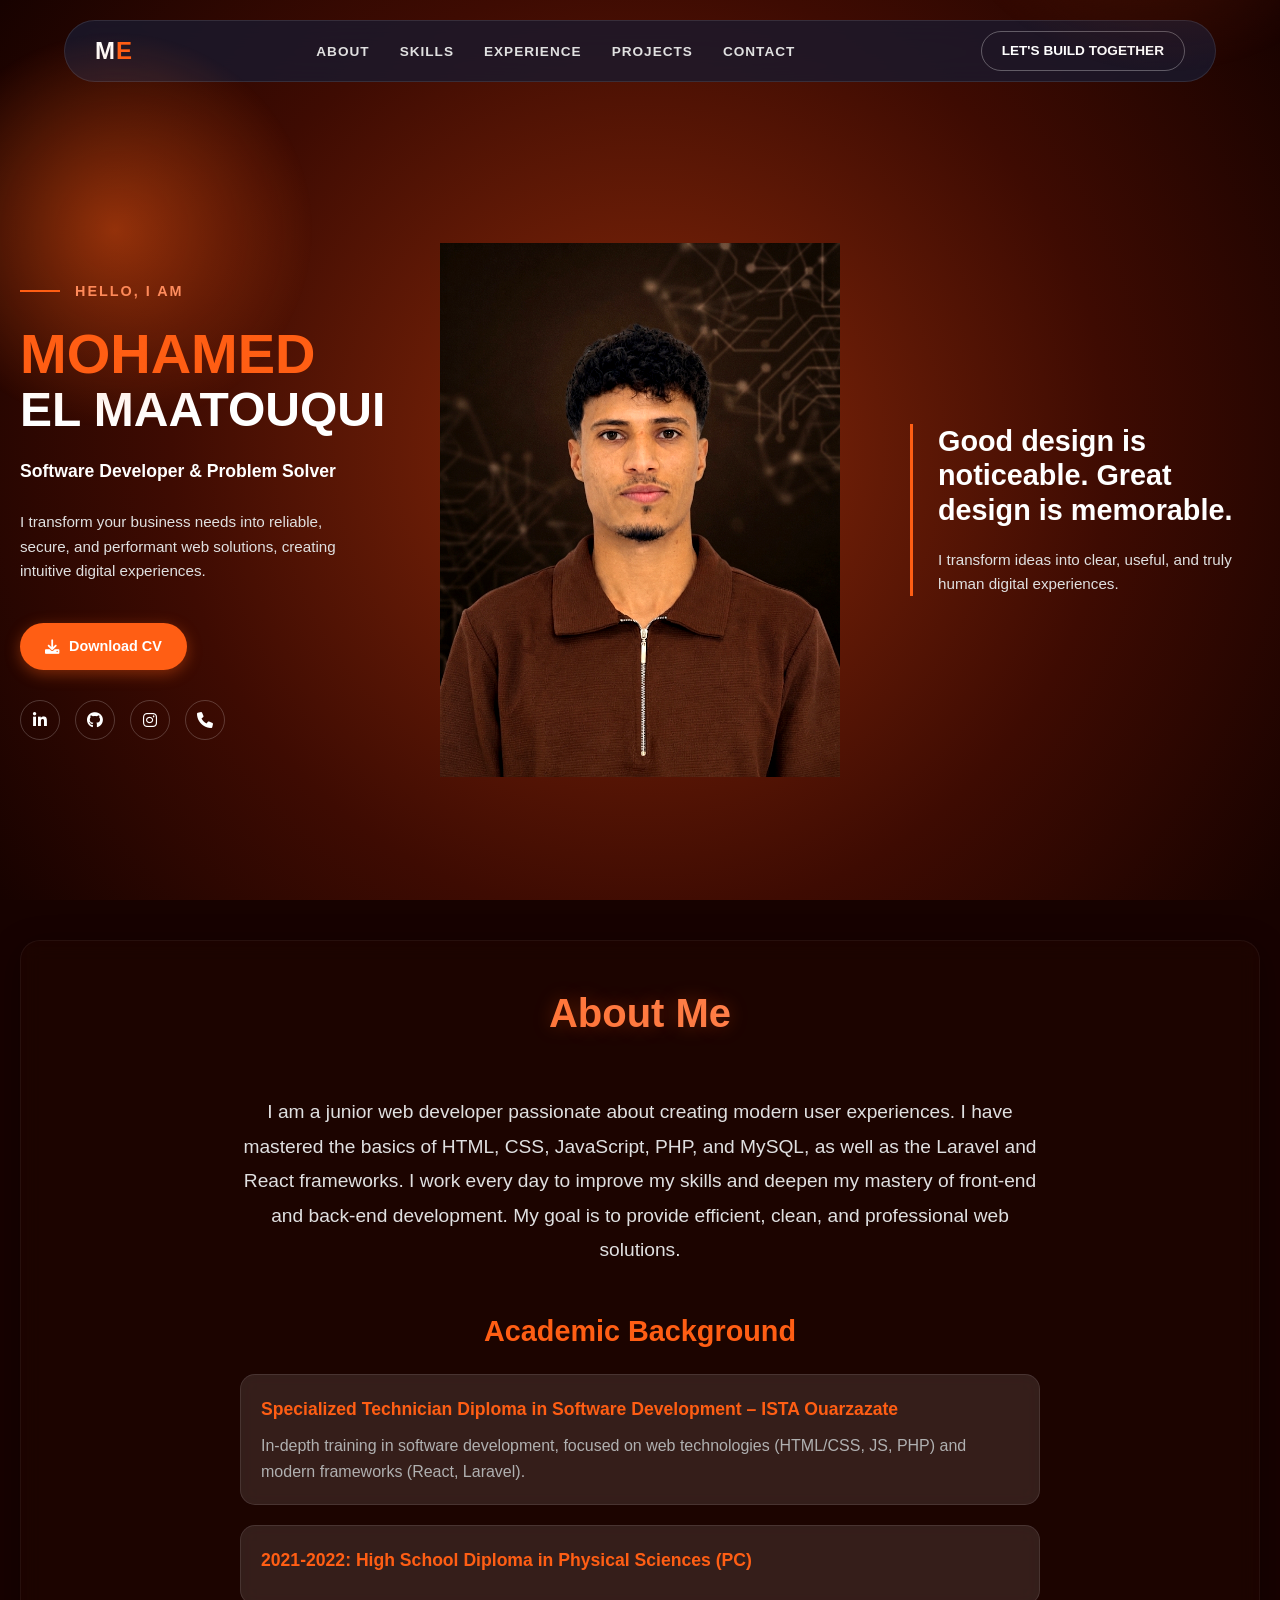
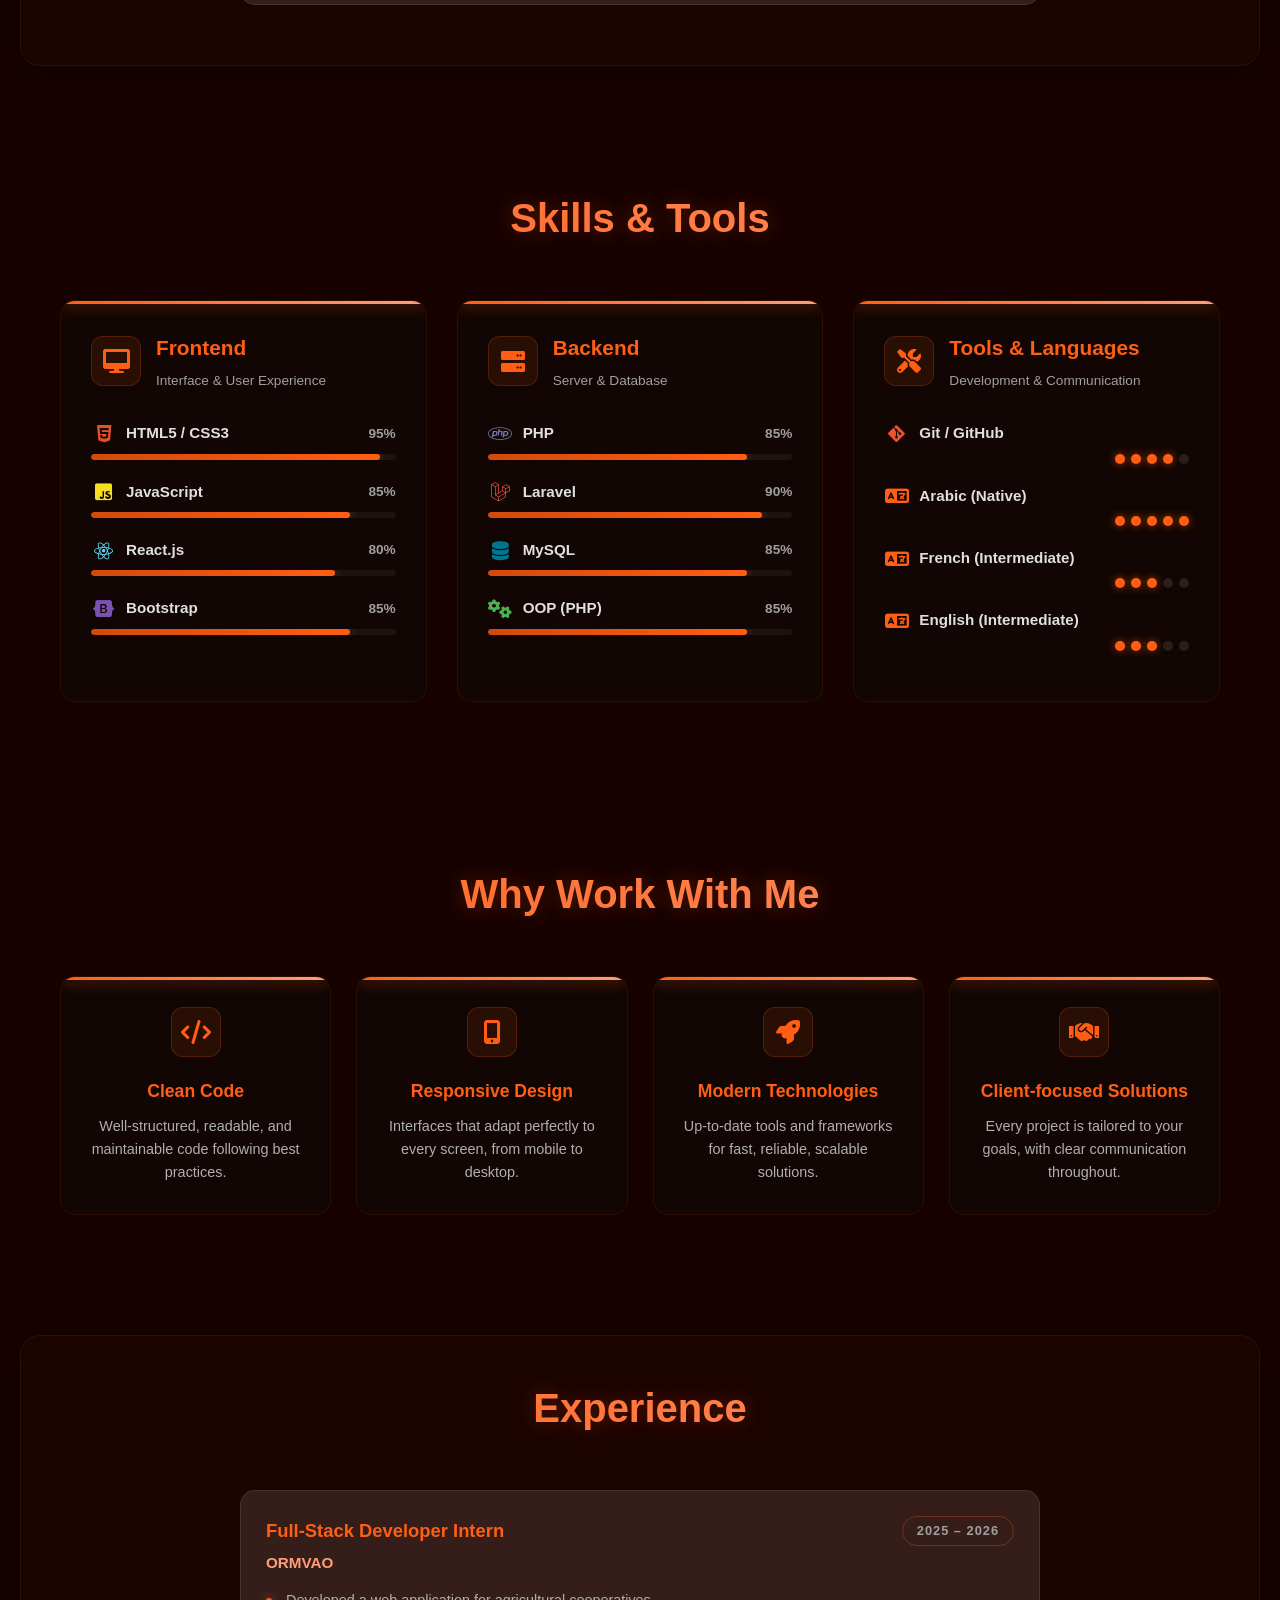
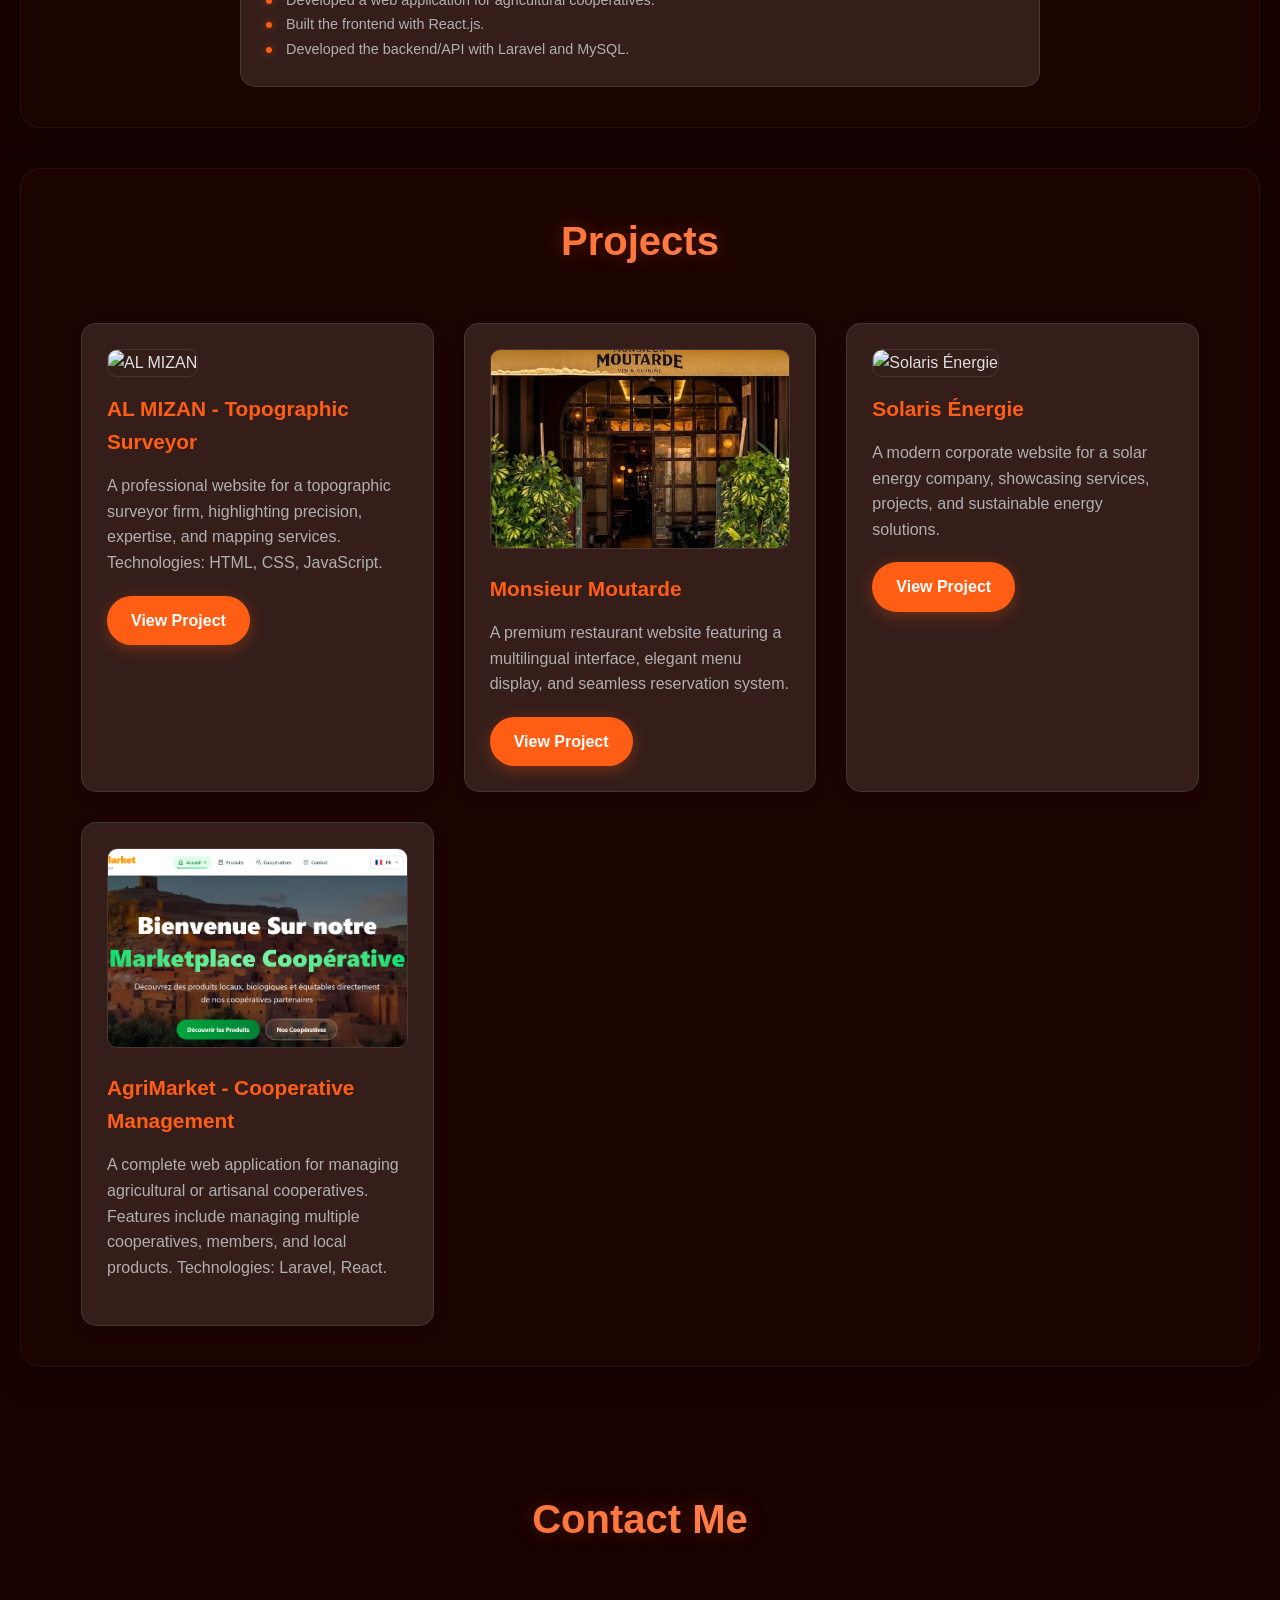
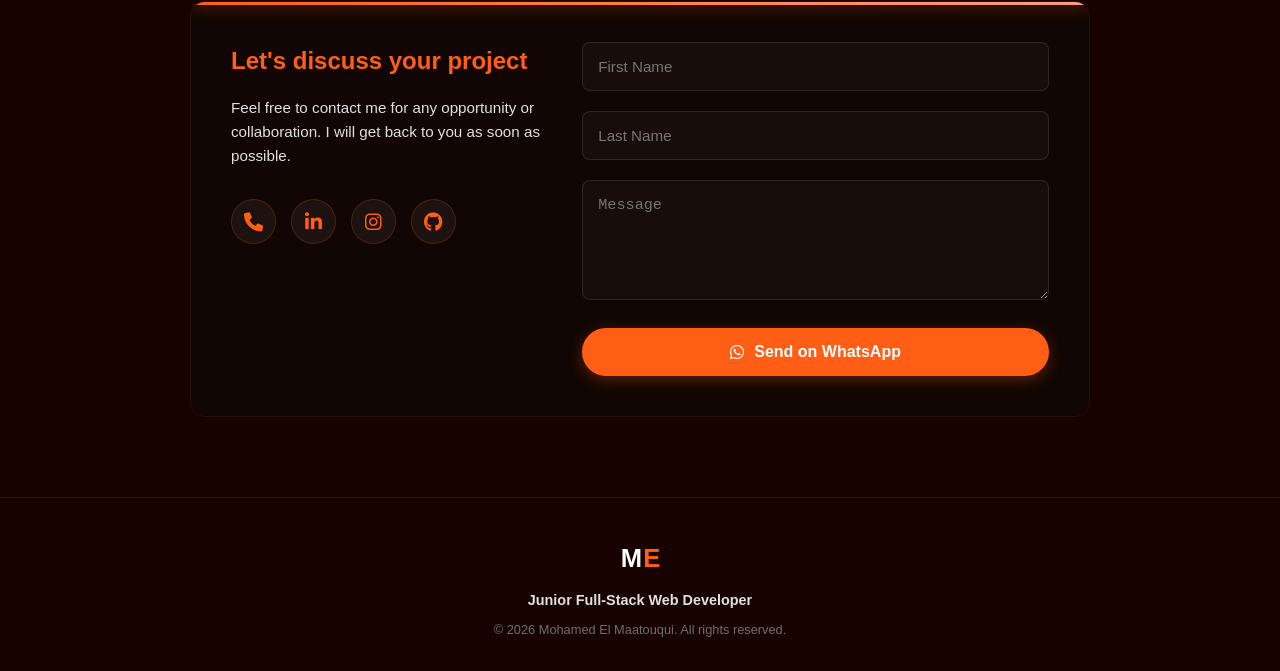
==== index.html @ 504cac2e "first commit" ====
<!DOCTYPE html>
<html lang="en">
<head>
    <meta charset="UTF-8">
    <meta name="viewport" content="width=device-width, initial-scale=1.0">
    <title>Mohamed El Maatouqui - Portfolio</title>
    <link rel="stylesheet" href="styles.css">
    <link rel="stylesheet" href="https://cdnjs.cloudflare.com/ajax/libs/font-awesome/6.0.0-beta3/css/all.min.css">
</head>
<body>
    <nav class="navbar new-navbar">
        <div class="bg-shape shape-1"></div>
        <div class="bg-shape shape-2"></div>
        <div class="nav-container">
            <div class="nav-logo-box">
                <span class="logo-m">M</span><span class="logo-e">E</span>
            </div>
            <ul class="nav-links">
                <li><a href="#about">ABOUT</a></li>
                <li><a href="#skills">SKILLS</a></li>
                <li><a href="#experience">EXPERIENCE</a></li>
                <li><a href="#projects">PROJECTS</a></li>
                <li><a href="#contact">CONTACT</a></li>
            </ul>
            <a href="#contact" class="nav-btn">LET'S BUILD TOGETHER</a>
            <button class="nav-hamburger" id="navHamburger" aria-label="Toggle menu">
                <span></span><span></span><span></span>
            </button>
        </div>
        <div class="mobile-menu" id="mobileMenu">
            <ul class="mobile-nav-links">
                <li><a href="#about">ABOUT</a></li>
                <li><a href="#skills">SKILLS</a></li>
                <li><a href="#experience">EXPERIENCE</a></li>
                <li><a href="#projects">PROJECTS</a></li>
                <li><a href="#contact">CONTACT</a></li>
            </ul>
            <a href="#contact" class="nav-btn mobile-nav-btn">LET'S BUILD TOGETHER</a>
        </div>
    </nav>

    <section id="hero" class="hero new-hero">
        <div class="hero-grid">
            
            <div class="hero-left reveal reveal-left">
                <div class="greeting"><span class="line"></span>HELLO, I AM</div>
                <h1 class="hero-name">
                    <span class="name-first">MOHAMED</span>
                    <span class="name-last">EL MAATOUQUI</span>
                </h1>
                <p class="hero-role">Software Developer & Problem Solver</p>
                <div class="hero-desc">
                    I transform your business needs into reliable, secure, and performant web solutions, creating intuitive digital experiences.
                </div>
                <div class="hero-actions">
                    <a href="CV-Mohamed-El-Maatouqui.pdf" download="CV-Mohamed-El-Maatouqui.pdf" class="btn-download"><i class="fas fa-download"></i> Download CV</a>
                    <div class="hero-socials">
                        <a href="https://www.linkedin.com/in/mohamed-elmaatouqui-64957832b" target="_blank"><i class="fab fa-linkedin-in"></i></a>
                        <a href="https://github.com/elmaatouquii" target="_blank"><i class="fab fa-github"></i></a>
                        <a href="https://www.instagram.com/elm_115/" target="_blank"><i class="fab fa-instagram"></i></a>
                        <a href="tel:+212705912597"><i class="fas fa-phone"></i></a>
                    </div>
                </div>
            </div>

            <div class="hero-center reveal reveal-up delay-200">
                <img src="me.jpg" alt="Mohamed El Maatouqui" class="hero-portrait">
            </div>

            <div class="hero-right reveal reveal-right delay-400">
                <div class="quote-block">
                    <h2>Good design is<br>noticeable. Great<br>design is memorable.</h2>
                    <p>I transform ideas into clear, useful, and truly human digital experiences.</p>
                </div>
            </div>

        </div>
    </section>

    <section id="about" class="about reveal reveal-up">
        <div class="container">
            <h2 class="section-title reveal reveal-scale">About Me</h2>
            <p class="about-text reveal reveal-up delay-100">I am a junior web developer passionate about creating modern user experiences. I have mastered the basics of HTML, CSS, JavaScript, PHP, and MySQL, as well as the Laravel and React frameworks. I work every day to improve my skills and deepen my mastery of front-end and back-end development. My goal is to provide efficient, clean, and professional web solutions.</p>
            <h3 class="education-title reveal reveal-scale delay-200">Academic Background</h3>
            <div class="education-timeline">
                <div class="education-item reveal reveal-left delay-300">
                    <h4>Specialized Technician Diploma in Software Development – ISTA Ouarzazate</h4>
                    <p>In-depth training in software development, focused on web technologies (HTML/CSS, JS, PHP) and modern frameworks (React, Laravel).</p>
                </div>
                <div class="education-item reveal reveal-left delay-400">
                    <h4> 2021-2022:  High School Diploma in Physical Sciences (PC)</h4>
                </div>
            </div>
        </div>
    </section>

    <section id="skills" class="skills reveal reveal-up">
        <div class="container">
            <h2 class="section-title reveal reveal-scale">Skills & Tools</h2>
            
            <div class="skills-dashboard">
                <!-- Frontend Card -->
                <div class="skills-card reveal reveal-up delay-100">
                    <div class="card-header">
                        <div class="icon-box"><i class="fas fa-desktop"></i></div>
                        <div>
                            <h3>Frontend</h3>
                            <p>Interface & User Experience</p>
                        </div>
                    </div>
                    
                    <div class="skill-row">
                        <div class="skill-info">
                            <i class="fab fa-html5" style="color: #E34F26;"></i> <span>HTML5 / CSS3</span>
                            <span class="pct">95%</span>
                        </div>
                        <div class="progress-bar"><div class="progress-fill" style="width: 95%;"></div></div>
                    </div>

                    <div class="skill-row">
                        <div class="skill-info">
                            <i class="fab fa-js-square" style="color: #F7DF1E;"></i> <span>JavaScript</span>
                            <span class="pct">85%</span>
                        </div>
                        <div class="progress-bar"><div class="progress-fill" style="width: 85%;"></div></div>
                    </div>

                    <div class="skill-row">
                        <div class="skill-info">
                            <i class="fab fa-react" style="color: #61DBFB;"></i> <span>React.js</span>
                            <span class="pct">80%</span>
                        </div>
                        <div class="progress-bar"><div class="progress-fill" style="width: 80%;"></div></div>
                    </div>

                    <div class="skill-row">
                        <div class="skill-info">
                            <i class="fab fa-bootstrap" style="color: #7952B3;"></i> <span>Bootstrap</span>
                            <span class="pct">85%</span>
                        </div>
                        <div class="progress-bar"><div class="progress-fill" style="width: 85%;"></div></div>
                    </div>
                </div>

                <!-- Backend Card -->
                <div class="skills-card reveal reveal-up delay-200">
                    <div class="card-header">
                        <div class="icon-box"><i class="fas fa-server"></i></div>
                        <div>
                            <h3>Backend</h3>
                            <p>Server & Database</p>
                        </div>
                    </div>
                    
                    <div class="skill-row">
                        <div class="skill-info">
                            <i class="fab fa-php" style="color: #777BB4;"></i> <span>PHP</span>
                            <span class="pct">85%</span>
                        </div>
                        <div class="progress-bar"><div class="progress-fill" style="width: 85%;"></div></div>
                    </div>

                    <div class="skill-row">
                        <div class="skill-info">
                            <i class="fab fa-laravel" style="color: #f05340;"></i> <span>Laravel</span>
                            <span class="pct">90%</span>
                        </div>
                        <div class="progress-bar"><div class="progress-fill" style="width: 90%;"></div></div>
                    </div>

                    <div class="skill-row">
                        <div class="skill-info">
                            <i class="fas fa-database" style="color: #00758F;"></i> <span>MySQL</span>
                            <span class="pct">85%</span>
                        </div>
                        <div class="progress-bar"><div class="progress-fill" style="width: 85%;"></div></div>
                    </div>

                    <div class="skill-row">
                        <div class="skill-info">
                            <i class="fas fa-cogs" style="color: #4CAF50;"></i> <span>OOP (PHP)</span>
                            <span class="pct">85%</span>
                        </div>
                        <div class="progress-bar"><div class="progress-fill" style="width: 85%;"></div></div>
                    </div>
                </div>

                <!-- Outils & Langues Card -->
                <div class="skills-card reveal reveal-up delay-300">
                    <div class="card-header">
                        <div class="icon-box"><i class="fas fa-tools"></i></div>
                        <div>
                            <h3>Tools & Languages</h3>
                            <p>Development & Communication</p>
                        </div>
                    </div>
                    
                    <div class="skill-row">
                        <div class="skill-info">
                            <i class="fab fa-git-alt" style="color: #F1502F;"></i> <span>Git / GitHub</span>
                        </div>
                        <div class="dots-indicator">
                            <div class="dot active"></div><div class="dot active"></div><div class="dot active"></div><div class="dot active"></div><div class="dot"></div>
                        </div>
                    </div>

                    <div class="skill-row">
                        <div class="skill-info">
                            <i class="fas fa-language" style="color: #ff5e14;"></i> <span>Arabic (Native)</span>
                        </div>
                        <div class="dots-indicator">
                            <div class="dot active"></div><div class="dot active"></div><div class="dot active"></div><div class="dot active"></div><div class="dot active"></div>
                        </div>
                    </div>

                    <div class="skill-row">
                        <div class="skill-info">
                            <i class="fas fa-language" style="color: #ff5e14;"></i> <span>French (Intermediate)</span>
                        </div>
                        <div class="dots-indicator">
                            <div class="dot active"></div><div class="dot active"></div><div class="dot active"></div><div class="dot"></div><div class="dot"></div>
                        </div>
                    </div>

                    <div class="skill-row">
                        <div class="skill-info">
                            <i class="fas fa-language" style="color: #ff5e14;"></i> <span>English (Intermediate)</span>
                        </div>
                        <div class="dots-indicator">
                            <div class="dot active"></div><div class="dot active"></div><div class="dot active"></div><div class="dot"></div><div class="dot"></div>
                        </div>
                    </div>
                </div>
            </div>

        </div>
    </section>

    <section id="why-me" class="why-me reveal reveal-up">
        <div class="container">
            <h2 class="section-title reveal reveal-scale">Why Work With Me</h2>
            <div class="why-me-grid">
                <div class="why-me-card reveal reveal-up delay-100">
                    <div class="icon-box"><i class="fas fa-code"></i></div>
                    <h4>Clean Code</h4>
                    <p>Well-structured, readable, and maintainable code following best practices.</p>
                </div>
                <div class="why-me-card reveal reveal-up delay-200">
                    <div class="icon-box"><i class="fas fa-mobile-alt"></i></div>
                    <h4>Responsive Design</h4>
                    <p>Interfaces that adapt perfectly to every screen, from mobile to desktop.</p>
                </div>
                <div class="why-me-card reveal reveal-up delay-300">
                    <div class="icon-box"><i class="fas fa-rocket"></i></div>
                    <h4>Modern Technologies</h4>
                    <p>Up-to-date tools and frameworks for fast, reliable, scalable solutions.</p>
                </div>
                <div class="why-me-card reveal reveal-up delay-400">
                    <div class="icon-box"><i class="fas fa-handshake"></i></div>
                    <h4>Client-focused Solutions</h4>
                    <p>Every project is tailored to your goals, with clear communication throughout.</p>
                </div>
            </div>
        </div>
    </section>

    <section id="experience" class="experience reveal reveal-up">
        <div class="container">
            <h2 class="section-title reveal reveal-scale">Experience</h2>
            <div class="experience-timeline">
                <div class="experience-item reveal reveal-left delay-100">
                    <div class="experience-header">
                        <h4>Full-Stack Developer Intern</h4>
                        <span class="experience-period">2025 – 2026</span>
                    </div>
                    <p class="experience-company">ORMVAO</p>
                    <ul class="experience-list">
                        <li>Developed a web application for agricultural cooperatives.</li>
                        <li>Built the frontend with React.js.</li>
                        <li>Developed the backend/API with Laravel and MySQL.</li>
                    </ul>
                </div>
            </div>
        </div>
    </section>

    <section id="projects" class="projects reveal reveal-up">
        <div class="container">
            <h2 class="section-title reveal reveal-scale">Projects</h2>
        <div class="projects-grid">

    <div class="project-card reveal reveal-up delay-100">
        <img src="https://images.unsplash.com/photo-1543286386-2e659306cd6c?auto=format&fit=crop&w=600&q=80" alt="AL MIZAN" class="project-thumbnail">
        <h3>AL MIZAN - Topographic Surveyor</h3>
        <p>A professional website for a topographic surveyor firm, highlighting precision, expertise, and mapping services. Technologies: HTML, CSS, JavaScript.</p>
        <a href="Géomètre-topographe/index.html" class="btn btn-primary">View Project</a>
    </div>

    <div class="project-card reveal reveal-up delay-200">
        <img src="rest/image.png" alt="Monsieur Moutarde" class="project-thumbnail">
        <h3>Monsieur Moutarde</h3>
        <p>A premium restaurant website featuring a multilingual interface, elegant menu display, and seamless reservation system.</p>
        <a href="rest/index.html" class="btn btn-primary">View Project</a>
    </div>

    <div class="project-card reveal reveal-up delay-300">
        <img src="https://images.unsplash.com/photo-1509391366360-2e959784a276?auto=format&fit=crop&w=600&q=80" alt="Solaris Énergie" class="project-thumbnail">
        <h3>Solaris Énergie</h3>
        <p>A modern corporate website for a solar energy company, showcasing services, projects, and sustainable energy solutions.</p>
        <a href="ta9a/index.html" class="btn btn-primary">View Project</a>
    </div>

    <div class="project-card reveal reveal-up delay-400">
        <img src="image.png" alt="AgriMarket Cooperative" class="project-thumbnail">
        <h3>AgriMarket - Cooperative Management</h3>
        <p>A complete web application for managing agricultural or artisanal cooperatives. Features include managing multiple cooperatives, members, and local products. Technologies: Laravel, React.</p>
    </div>
</div>

        </div>
    </section>
    <section id="contact" class="contact reveal reveal-up">
        <div class="container">
            <h2 class="section-title reveal reveal-scale">Contact Me</h2>
            
            <div class="contact-card reveal reveal-up delay-100">
                <div class="contact-info">
                    <h3>Let's discuss your project</h3>
                    <p>Feel free to contact me for any opportunity or collaboration. I will get back to you as soon as possible.</p>
                    <div class="social-links-new">
                        <a href="tel:+212705912597" title="Phone"><i class="fas fa-phone"></i></a>
                        <a href="https://www.linkedin.com/in/mohamed-elmaatouqui-64957832b" target="_blank" title="LinkedIn"><i class="fab fa-linkedin-in"></i></a>
                        <a href="https://www.instagram.com/elm_115/" target="_blank" title="Instagram"><i class="fab fa-instagram"></i></a>
                        <a href="https://github.com/elmaatouquii" target="_blank" title="GitHub"><i class="fab fa-github"></i></a>
                    </div>
                </div>
                
                <form class="contact-form" onsubmit="sendToWhatsApp(event)">
                    <div class="form-group">
                        <input type="text" id="firstName" name="firstName" placeholder="First Name" required>
                    </div>
                    <div class="form-group">
                        <input type="text" id="lastName" name="lastName" placeholder="Last Name" required>
                    </div>
                    <div class="form-group">
                        <textarea id="message" name="message" placeholder="Message" required></textarea>
                    </div>
                    <button type="submit" class="btn btn-primary"><i class="fab fa-whatsapp"></i> Send on WhatsApp</button>
                </form>
            </div>
        </div>
    </section>

    <footer class="site-footer reveal reveal-up">
        <div class="container">
            <div class="footer-logo"><span class="logo-m">M</span><span class="logo-e">E</span></div>
            <p class="footer-tagline">Junior Full-Stack Web Developer</p>
            <p class="footer-copy">&copy; 2026 Mohamed El Maatouqui. All rights reserved.</p>
        </div>
    </footer>

    <button id="backToTop" class="back-to-top" aria-label="Back to top">
        <i class="fas fa-rocket"></i>
    </button>

    <script src="script.js"></script>
</body>
</html>
---- styles.css ----
* {
    margin: 0;
    padding: 0;
    box-sizing: border-box;
}

body {
    font-family: 'Segoe UI', Tahoma, Geneva, Verdana, sans-serif;
    line-height: 1.6;
    color: #e0e0e0;
    background: #170200;
    min-height: 100vh;
    overflow-x: hidden;
}

.container {
    max-width: 1200px;
    margin: 0 auto;
    padding: 0 20px;
}

.new-navbar {
    position: fixed;
    top: 20px;
    left: 50%;
    transform: translateX(-50%);
    width: 90%;
    max-width: 1200px;
    background: rgba(20, 20, 20, 0.85);
    backdrop-filter: blur(15px);
    border-radius: 50px;
    border: 1px solid rgba(255, 255, 255, 0.1);
    z-index: 1000;
    padding: 10px 30px;
}

.new-navbar .nav-container {
    display: flex;
    justify-content: space-between;
    align-items: center;
    width: 100%;
}

.nav-logo-box {
    display: flex;
    align-items: center;
    font-size: 1.5rem;
    font-weight: 800;
    letter-spacing: -1px;
}

.logo-m {
    color: #fff;
}

.logo-e {
    color: #ff5e14;
    margin-left: 2px;
}

.new-navbar .nav-links {
    display: flex;
    list-style: none;
    margin: 0;
    padding: 0;
}

.new-navbar .nav-links li {
    margin: 0 15px;
}

.new-navbar .nav-links a {
    color: #e0e0e0;
    text-decoration: none;
    font-size: 0.85rem;
    font-weight: 600;
    letter-spacing: 1px;
    transition: color 0.3s;
}

.new-navbar .nav-links a:hover {
    color: #ff5e14;
}

.nav-btn {
    border: 1px solid rgba(255, 255, 255, 0.3);
    border-radius: 30px;
    padding: 8px 20px;
    color: #fff;
    text-decoration: none;
    font-size: 0.85rem;
    font-weight: 600;
    transition: all 0.3s;
}

.nav-btn:hover {
    background: #ff5e14;
    border-color: #ff5e14;
}

/* Mobile hamburger */
.nav-hamburger {
    display: none;
    flex-direction: column;
    justify-content: center;
    gap: 5px;
    width: 32px;
    height: 32px;
    background: none;
    border: none;
    cursor: pointer;
    padding: 4px;
}

.nav-hamburger span {
    display: block;
    width: 100%;
    height: 2px;
    background: #fff;
    border-radius: 2px;
    transition: all 0.3s ease;
}

.nav-hamburger.active span:nth-child(1) {
    transform: translateY(7px) rotate(45deg);
}

.nav-hamburger.active span:nth-child(2) {
    opacity: 0;
}

.nav-hamburger.active span:nth-child(3) {
    transform: translateY(-7px) rotate(-45deg);
}

.mobile-menu {
    display: none;
    flex-direction: column;
    align-items: center;
    gap: 20px;
    max-height: 0;
    overflow: hidden;
    opacity: 0;
    transition: all 0.3s ease;
}

.mobile-menu.active {
    display: flex;
    max-height: 400px;
    opacity: 1;
    margin-top: 20px;
    padding-top: 20px;
    border-top: 1px solid rgba(255, 255, 255, 0.1);
}

.mobile-nav-links {
    list-style: none;
    display: flex;
    flex-direction: column;
    gap: 18px;
    text-align: center;
    width: 100%;
}

.mobile-nav-links a {
    color: #e0e0e0;
    text-decoration: none;
    font-size: 0.95rem;
    font-weight: 600;
    letter-spacing: 1px;
    transition: color 0.3s;
}

.mobile-nav-links a:hover {
    color: #ff5e14;
}

.mobile-nav-btn {
    display: inline-block;
    text-align: center;
}

/* HERO SECTION */
.new-hero {
    min-height: 100vh;
    background: radial-gradient(circle at center, #8a2a0a 0%, #3e0b02 60%, #170200 100%);
    display: flex;
    align-items: center;
    padding: 120px 20px 0;
    overflow: hidden;
    position: relative;
}

.hero-grid {
    max-width: 1400px;
    margin: 0 auto;
    width: 100%;
    display: grid;
    grid-template-columns: 1fr 1fr 1fr;
    gap: 20px;
    align-items: center;
    position: relative;
    z-index: 10;
}

/* Left Column */
.hero-left {
    display: flex;
    flex-direction: column;
    justify-content: center;
    padding-right: 20px;
}

.greeting {
    display: flex;
    align-items: center;
    font-size: 0.9rem;
    font-weight: 700;
    letter-spacing: 2px;
    color: #ff9e7a;
    margin-bottom: 20px;
}

.greeting .line {
    width: 40px;
    height: 2px;
    background: #ff5e14;
    margin-right: 15px;
}

.hero-name {
    display: flex;
    flex-direction: column;
    line-height: 1.1;
    margin-bottom: 20px;
}

.name-first {
    font-size: 3.5rem;
    font-weight: 900;
    color: #ff5e14;
}

.name-last {
    font-size: 3rem;
    font-weight: 900;
    color: #fff;
}

.hero-role {
    font-size: 1.1rem;
    font-weight: 600;
    margin-bottom: 25px;
    color: #fff;
}

.hero-desc {
    font-size: 0.95rem;
    line-height: 1.6;
    color: #e0e0e0;
    margin-bottom: 40px;
    max-width: 90%;
}

.hero-actions {
    display: flex;
    align-items: center;
    gap: 30px;
    flex-wrap: wrap;
}

.btn-download {
    background: #ff5e14;
    color: #fff;
    padding: 12px 25px;
    border-radius: 30px;
    text-decoration: none;
    font-weight: 700;
    font-size: 0.9rem;
    display: flex;
    align-items: center;
    gap: 10px;
    transition: all 0.3s;
    box-shadow: 0 4px 15px rgba(255, 94, 20, 0.4);
}

.btn-download:hover {
    background: #e04a08;
    transform: translateY(-2px);
}

.hero-socials {
    display: flex;
    gap: 15px;
}

.hero-socials a {
    width: 40px;
    height: 40px;
    border-radius: 50%;
    border: 1px solid rgba(255, 255, 255, 0.2);
    display: flex;
    align-items: center;
    justify-content: center;
    color: #fff;
    text-decoration: none;
    transition: all 0.3s;
}

.hero-socials a:hover {
    background: rgba(255, 255, 255, 0.1);
    border-color: #fff;
}

/* Center Column - Image */
.hero-center {
    display: flex;
    justify-content: center;
    align-items: flex-end;
    height: 100%;
    position: relative;
}

.hero-portrait {
    width: 100%;
    max-width: 450px;
    object-fit: cover;
    z-index: 5;
    mix-blend-mode: multiply;
    filter: contrast(1.1) brightness(1.1);
}

/* Right Column */
.hero-right {
    display: flex;
    align-items: center;
    justify-content: flex-end;
    padding-left: 20px;
}

.quote-block {
    border-left: 3px solid #ff5e14;
    padding-left: 25px;
    max-width: 350px;
}

.quote-block h2 {
    font-size: 1.8rem;
    line-height: 1.2;
    font-weight: 800;
    color: #fff;
    margin-bottom: 20px;
}

.quote-block p {
    font-size: 0.95rem;
    color: #e0e0e0;
    line-height: 1.6;
}

/* Additional Button styles used elsewhere */
.btn {
    padding: 12px 24px;
    border: none;
    border-radius: 25px;
    font-size: 1rem;
    font-weight: 600;
    cursor: pointer;
    transition: all 0.3s ease;
    text-decoration: none;
    display: inline-block;
}
.btn-primary {
    background: #ff5e14;
    color: white;
    box-shadow: 0 4px 15px rgba(255, 94, 20, 0.3);
}
.btn-primary:hover {
    transform: translateY(-2px);
    background: #e04a08;
    box-shadow: 0 6px 20px rgba(255, 94, 20, 0.5);
}




section {
    padding: 80px 0;
}

.section-title {
    font-size: 2.5rem;
    text-align: center;
    margin-bottom: 50px;
    background: linear-gradient(45deg, #ff5e14, #ff9e7a);
    -webkit-background-clip: text;
    -webkit-text-fill-color: transparent;
    background-clip: text;
    text-shadow: 0 0 20px rgba(255, 94, 20, 0.3);
}


.about {
    background: rgba(40, 10, 0, 0.3);
    backdrop-filter: blur(10px);
    border-radius: 20px;
    margin: 40px 20px;
    padding: 40px;
    box-shadow: 0 8px 32px rgba(0, 0, 0, 0.3);
    border: 1px solid rgba(255, 255, 255, 0.05);
}

.about-text {
    font-size: 1.2rem;
    text-align: center;
    max-width: 800px;
    margin: 0 auto;
    line-height: 1.8;
}

.education-title {
    font-size: 1.8rem;
    text-align: center;
    margin: 40px 0 20px;
    color: #ff5e14;
}

.education-timeline {
    max-width: 800px;
    margin: 0 auto;
}

.education-item {
    background: rgba(255, 255, 255, 0.1);
    backdrop-filter: blur(10px);
    border-radius: 15px;
    padding: 20px;
    margin-bottom: 20px;
    border: 1px solid rgba(255, 255, 255, 0.1);
    transition: all 0.3s ease;
}

.education-item:hover {
    transform: translateY(-2px);
    box-shadow: 0 4px 15px rgba(255, 94, 20, 0.2);
    border-color: rgba(255, 94, 20, 0.3);
}

.education-item h4 {
    color: #ff5e14;
    margin-bottom: 10px;
    font-size: 1.1rem;
}

.education-item p {
    color: #b0b0b0;
    line-height: 1.6;
}


/* SKILLS DASHBOARD */
.skills {
    padding: 80px 0;
}

.skills-dashboard {
    display: grid;
    grid-template-columns: repeat(auto-fit, minmax(300px, 1fr));
    gap: 30px;
    margin-top: 40px;
}

.skills-card {
    background: #110603;
    border: 1px solid rgba(255, 94, 20, 0.1);
    border-radius: 15px;
    padding: 30px;
    position: relative;
    overflow: hidden;
    transition: all 0.3s ease;
}

/* Glowing top border */
.skills-card::before {
    content: '';
    position: absolute;
    top: 0;
    left: 0;
    width: 100%;
    height: 3px;
    background: linear-gradient(90deg, #ff5e14, #ff9e7a);
    box-shadow: 0 0 15px rgba(255, 94, 20, 0.8);
}

.skills-card:hover {
    transform: translateY(-5px);
    box-shadow: 0 10px 30px rgba(255, 94, 20, 0.15);
    border-color: rgba(255, 94, 20, 0.3);
}

.card-header {
    display: flex;
    align-items: center;
    gap: 15px;
    margin-bottom: 30px;
}

.icon-box {
    width: 50px;
    height: 50px;
    background: rgba(255, 94, 20, 0.1);
    border: 1px solid rgba(255, 94, 20, 0.2);
    border-radius: 12px;
    display: flex;
    align-items: center;
    justify-content: center;
    font-size: 1.5rem;
    color: #ff5e14;
}

.card-header h3 {
    font-size: 1.3rem;
    color: #ff5e14;
    margin-bottom: 5px;
}

.card-header p {
    font-size: 0.85rem;
    color: #a0a0a0;
}

.skill-row {
    margin-bottom: 20px;
}

.skill-info {
    display: flex;
    align-items: center;
    margin-bottom: 8px;
    font-size: 0.95rem;
}

.skill-info i {
    width: 25px;
    font-size: 1.2rem;
    margin-right: 10px;
    text-align: center;
}

.skill-info span:not(.pct) {
    font-weight: 600;
    color: #e0e0e0;
    flex-grow: 1;
}

.skill-info .pct {
    font-size: 0.85rem;
    color: #a0a0a0;
    font-weight: 700;
}

.progress-bar {
    height: 6px;
    background: rgba(255, 255, 255, 0.05);
    border-radius: 10px;
    overflow: hidden;
}

.progress-fill {
    height: 100%;
    background: linear-gradient(90deg, #d34a0c, #ff5e14);
    border-radius: 10px;
    box-shadow: 0 0 10px rgba(255, 94, 20, 0.5);
}

.dots-indicator {
    display: flex;
    gap: 6px;
    justify-content: flex-end;
}

.dot {
    width: 10px;
    height: 10px;
    border-radius: 50%;
    background: rgba(255, 255, 255, 0.1);
}

.dot.active {
    background: #ff5e14;
    box-shadow: 0 0 8px rgba(255, 94, 20, 0.6);
}


/* WHY WORK WITH ME */
.why-me {
    padding: 80px 0;
}

.why-me-grid {
    display: grid;
    grid-template-columns: repeat(auto-fit, minmax(230px, 1fr));
    gap: 25px;
    margin-top: 40px;
}

.why-me-card {
    background: #110603;
    border: 1px solid rgba(255, 94, 20, 0.1);
    border-radius: 15px;
    padding: 30px 25px;
    text-align: center;
    position: relative;
    overflow: hidden;
    transition: all 0.3s ease;
}

.why-me-card::before {
    content: '';
    position: absolute;
    top: 0;
    left: 0;
    width: 100%;
    height: 3px;
    background: linear-gradient(90deg, #ff5e14, #ff9e7a);
    box-shadow: 0 0 15px rgba(255, 94, 20, 0.8);
}

.why-me-card:hover {
    transform: translateY(-5px);
    box-shadow: 0 10px 30px rgba(255, 94, 20, 0.15);
    border-color: rgba(255, 94, 20, 0.3);
}

.why-me-card .icon-box {
    margin: 0 auto 20px;
}

.why-me-card h4 {
    color: #ff5e14;
    font-size: 1.1rem;
    margin-bottom: 10px;
}

.why-me-card p {
    color: #b0b0b0;
    font-size: 0.9rem;
    line-height: 1.6;
}


/* EXPERIENCE */
.experience {
    background: rgba(40, 10, 0, 0.3);
    backdrop-filter: blur(10px);
    border-radius: 20px;
    margin: 40px 20px;
    padding: 40px;
    box-shadow: 0 8px 32px rgba(0, 0, 0, 0.3);
    border: 1px solid rgba(255, 255, 255, 0.05);
}

.experience-timeline {
    max-width: 800px;
    margin: 0 auto;
}

.experience-item {
    background: rgba(255, 255, 255, 0.1);
    backdrop-filter: blur(10px);
    border-radius: 15px;
    padding: 25px;
    border: 1px solid rgba(255, 255, 255, 0.1);
    transition: all 0.3s ease;
}

.experience-item:hover {
    transform: translateY(-2px);
    box-shadow: 0 4px 15px rgba(255, 94, 20, 0.2);
    border-color: rgba(255, 94, 20, 0.3);
}

.experience-header {
    display: flex;
    justify-content: space-between;
    align-items: center;
    flex-wrap: wrap;
    gap: 10px;
    margin-bottom: 5px;
}

.experience-header h4 {
    color: #ff5e14;
    font-size: 1.15rem;
}

.experience-period {
    font-size: 0.8rem;
    font-weight: 700;
    letter-spacing: 1px;
    color: #a0a0a0;
    border: 1px solid rgba(255, 94, 20, 0.3);
    border-radius: 20px;
    padding: 4px 14px;
}

.experience-company {
    color: #ff9e7a;
    font-weight: 600;
    font-size: 0.95rem;
    margin-bottom: 12px;
}

.experience-list {
    list-style: none;
    padding: 0;
}

.experience-list li {
    color: #b0b0b0;
    font-size: 0.9rem;
    line-height: 1.7;
    padding-left: 20px;
    position: relative;
}

.experience-list li::before {
    content: '';
    position: absolute;
    left: 0;
    top: 10px;
    width: 6px;
    height: 6px;
    border-radius: 50%;
    background: #ff5e14;
    box-shadow: 0 0 8px rgba(255, 94, 20, 0.6);
}


.projects {
    background: rgba(40, 10, 0, 0.3);
    backdrop-filter: blur(10px);
    border-radius: 20px;
    margin: 40px 20px;
    padding: 40px;
    box-shadow: 0 8px 32px rgba(0, 0, 0, 0.3);
    border: 1px solid rgba(255, 255, 255, 0.05);
}

.projects-grid {
    display: grid;
    grid-template-columns: repeat(auto-fit, minmax(300px, 1fr));
    gap: 30px;
}

.project-card {
    background: rgba(255, 255, 255, 0.1);
    backdrop-filter: blur(10px);
    border-radius: 15px;
    padding: 25px;
    transition: all 0.3s ease;
    border: 1px solid rgba(255, 255, 255, 0.1);
    box-shadow: 0 4px 15px rgba(0, 0, 0, 0.2);
}

.project-card:hover {
    transform: translateY(-5px);
    box-shadow: 0 8px 25px rgba(255, 94, 20, 0.3);
    border-color: rgba(255, 94, 20, 0.3);
}

.project-card .project-thumbnail {
    width: 100%;
    height: 200px;
    object-fit: cover;
    border-radius: 10px;
    margin-bottom: 15px;
    border: 1px solid rgba(255, 255, 255, 0.1);
}

.project-card h3 {
    font-size: 1.3rem;
    margin-bottom: 15px;
    color: #ff5e14;
}

.project-card p {
    margin-bottom: 20px;
    color: #b0b0b0;
}



.contact {
    padding: 80px 0;
}

.contact-card {
    background: #110603;
    border: 1px solid rgba(255, 94, 20, 0.1);
    border-radius: 15px;
    padding: 40px;
    position: relative;
    overflow: hidden;
    display: grid;
    grid-template-columns: 1fr 1.5fr;
    gap: 40px;
    max-width: 900px;
    margin: 0 auto;
}

.contact-card::before {
    content: '';
    position: absolute;
    top: 0;
    left: 0;
    width: 100%;
    height: 3px;
    background: linear-gradient(90deg, #ff5e14, #ff9e7a);
    box-shadow: 0 0 15px rgba(255, 94, 20, 0.8);
}

.contact-info h3 {
    font-size: 1.5rem;
    color: #ff5e14;
    margin-bottom: 15px;
}

.contact-info p {
    color: #e0e0e0;
    margin-bottom: 30px;
    font-size: 0.95rem;
}

.social-links-new {
    display: flex;
    gap: 15px;
}

.social-links-new a {
    width: 45px;
    height: 45px;
    border-radius: 50%;
    background: rgba(255, 255, 255, 0.05);
    border: 1px solid rgba(255, 94, 20, 0.2);
    display: flex;
    align-items: center;
    justify-content: center;
    color: #ff5e14;
    font-size: 1.2rem;
    transition: all 0.3s;
    text-decoration: none;
}

.social-links-new a:hover {
    background: #ff5e14;
    color: #fff;
    box-shadow: 0 0 15px rgba(255, 94, 20, 0.5);
    transform: translateY(-3px);
}

.contact-form {
    display: flex;
    flex-direction: column;
    gap: 20px;
}

.form-group input,
.form-group textarea {
    width: 100%;
    padding: 15px;
    border: 1px solid rgba(255, 255, 255, 0.1);
    border-radius: 8px;
    background: rgba(255, 255, 255, 0.03);
    color: #fff;
    font-size: 0.95rem;
    transition: all 0.3s;
}

.form-group input:focus,
.form-group textarea:focus {
    outline: none;
    border-color: #ff5e14;
    box-shadow: 0 0 10px rgba(255, 94, 20, 0.3);
    background: rgba(255, 255, 255, 0.06);
}

.form-group textarea {
    resize: vertical;
    min-height: 120px;
}

.contact-form .btn-primary {
    width: 100%;
    display: flex;
    justify-content: center;
    align-items: center;
    gap: 10px;
    font-size: 1rem;
    padding: 15px;
}


/* BACK TO TOP */
.back-to-top {
    position: fixed;
    bottom: 30px;
    right: 30px;
    width: 55px;
    height: 55px;
    border-radius: 50%;
    background: linear-gradient(135deg, #ff5e14, #ff9e7a);
    border: 1px solid rgba(255, 255, 255, 0.15);
    display: flex;
    align-items: center;
    justify-content: center;
    cursor: pointer;
    box-shadow: 0 4px 20px rgba(255, 94, 20, 0.5);
    opacity: 0;
    visibility: hidden;
    transform: translateY(20px);
    transition: opacity 0.4s ease, visibility 0.4s ease, transform 0.4s cubic-bezier(0.5, 0, 0, 1), box-shadow 0.3s ease;
    z-index: 999;
}

.back-to-top.visible {
    opacity: 1;
    visibility: visible;
    transform: translateY(0);
}

.back-to-top i {
    color: #fff;
    font-size: 1.25rem;
    transform: rotate(-45deg);
    transition: transform 0.3s ease;
}

.back-to-top:hover {
    transform: translateY(-5px);
    box-shadow: 0 8px 28px rgba(255, 94, 20, 0.7);
}

.back-to-top:hover i {
    animation: rocket-launch 0.7s ease;
}

@keyframes rocket-launch {
    0% { transform: rotate(-45deg) translateY(0); }
    40% { transform: rotate(-45deg) translateY(-6px); }
    60% { transform: rotate(-45deg) translateY(-2px); }
    100% { transform: rotate(-45deg) translateY(0); }
}

@media (max-width: 768px) {
    .back-to-top {
        width: 46px;
        height: 46px;
        bottom: 20px;
        right: 20px;
    }

    .back-to-top i {
        font-size: 1.05rem;
    }
}

/* FOOTER */
.site-footer {
    padding: 40px 0 30px;
    border-top: 1px solid rgba(255, 255, 255, 0.08);
    text-align: center;
}

.footer-logo {
    font-size: 1.6rem;
    font-weight: 800;
    letter-spacing: -1px;
    margin-bottom: 10px;
}

.footer-tagline {
    color: #e0e0e0;
    font-size: 0.9rem;
    font-weight: 600;
    margin-bottom: 8px;
}

.footer-copy {
    color: #6e6e6e;
    font-size: 0.8rem;
}


/* Dynamic Animations */
.reveal {
    opacity: 0;
    transition: all 0.8s cubic-bezier(0.5, 0, 0, 1);
}
.reveal.active {
    opacity: 1;
    transform: translate(0) scale(1);
}
.reveal-up { transform: translateY(60px); }
.reveal-left { transform: translateX(-60px); }
.reveal-right { transform: translateX(60px); }
.reveal-scale { transform: scale(0.85); }

.delay-100 { transition-delay: 100ms; }
.delay-200 { transition-delay: 200ms; }
.delay-300 { transition-delay: 300ms; }
.delay-400 { transition-delay: 400ms; }
.delay-500 { transition-delay: 500ms; }

/* Floating Background Shapes */
.bg-shape {
    position: absolute;
    border-radius: 50%;
    z-index: 0;
    opacity: 0.6;
    animation: float 20s infinite ease-in-out alternate;
    pointer-events: none;
}
.shape-1 {
    width: 400px; height: 400px; 
    background: radial-gradient(circle, rgba(255,94,20,0.8) 0%, rgba(255,94,20,0) 70%);
    top: 15%; left: -150px;
}
.shape-2 {
    width: 500px; height: 500px; 
    background: radial-gradient(circle, rgba(138,42,10,0.8) 0%, rgba(138,42,10,0) 70%);
    bottom: 10%; right: -200px; 
    animation-duration: 25s; animation-direction: alternate-reverse;
}
@keyframes float {
    0% { transform: translate(0, 0) scale(1); }
    50% { transform: translate(100px, 150px) scale(1.2); }
    100% { transform: translate(-50px, 80px) scale(0.9); }
}


@media (max-width: 992px) {
    .hero-grid {
        grid-template-columns: 1fr;
        gap: 40px;
        text-align: center;
        padding-top: 40px;
        padding-bottom: 40px;
    }

    .hero-left {
        align-items: center;
        padding-right: 0;
    }

    .greeting {
        justify-content: center;
    }

    .hero-desc {
        margin-left: auto;
        margin-right: auto;
    }

    .hero-actions {
        justify-content: center;
    }

    .hero-right {
        justify-content: center;
        padding-left: 0;
    }

    .quote-block {
        border-left: none;
        border-top: 3px solid #ff5e14;
        padding-left: 0;
        padding-top: 20px;
        margin: 0 auto;
    }
    
    .hero-portrait {
        max-width: 350px;
    }
}

@media (max-width: 768px) {
    .new-navbar {
        padding: 10px 20px;
    }

    .new-navbar .nav-links, .new-navbar .nav-container > .nav-btn {
        display: none; 
    }

    .nav-hamburger {
        display: flex;
    }

    .contact-card {
        grid-template-columns: 1fr;
        padding: 25px;
        gap: 25px;
    }

    .name-first {
        font-size: 2.5rem;
    }
    .name-last {
        font-size: 2.2rem;
    }

    .btn {
        width: 200px;
    }

    .section-title {
        font-size: 2rem;
    }

    .skills-grid,
    .languages-grid {
        grid-template-columns: repeat(auto-fit, minmax(100px, 1fr));
    }

    .projects-grid {
        grid-template-columns: 1fr;
    }

    .about,
    .skills,
    .why-me,
    .experience,
    .projects,
    .contact {
        margin: 20px 10px;
        padding: 20px;
    }

    .education-item,
    .experience-item {
        padding: 15px;
    }

    .experience-header {
        flex-direction: column;
        align-items: flex-start;
    }
}

@media (max-width: 480px) {
    .hero-title {
        font-size: 2rem;
    }

    .hero-subtitle {
        font-size: 1rem;
    }

    .hero-description {
        font-size: 0.9rem;
    }

    .section-title {
        font-size: 1.8rem;
    }

    .skill-card {
        padding: 15px;
    }

    .skill-card i {
        font-size: 1.5rem;
    }

    .project-card {
        padding: 20px;
    }

    .education-item {
        padding: 15px;
    }
}
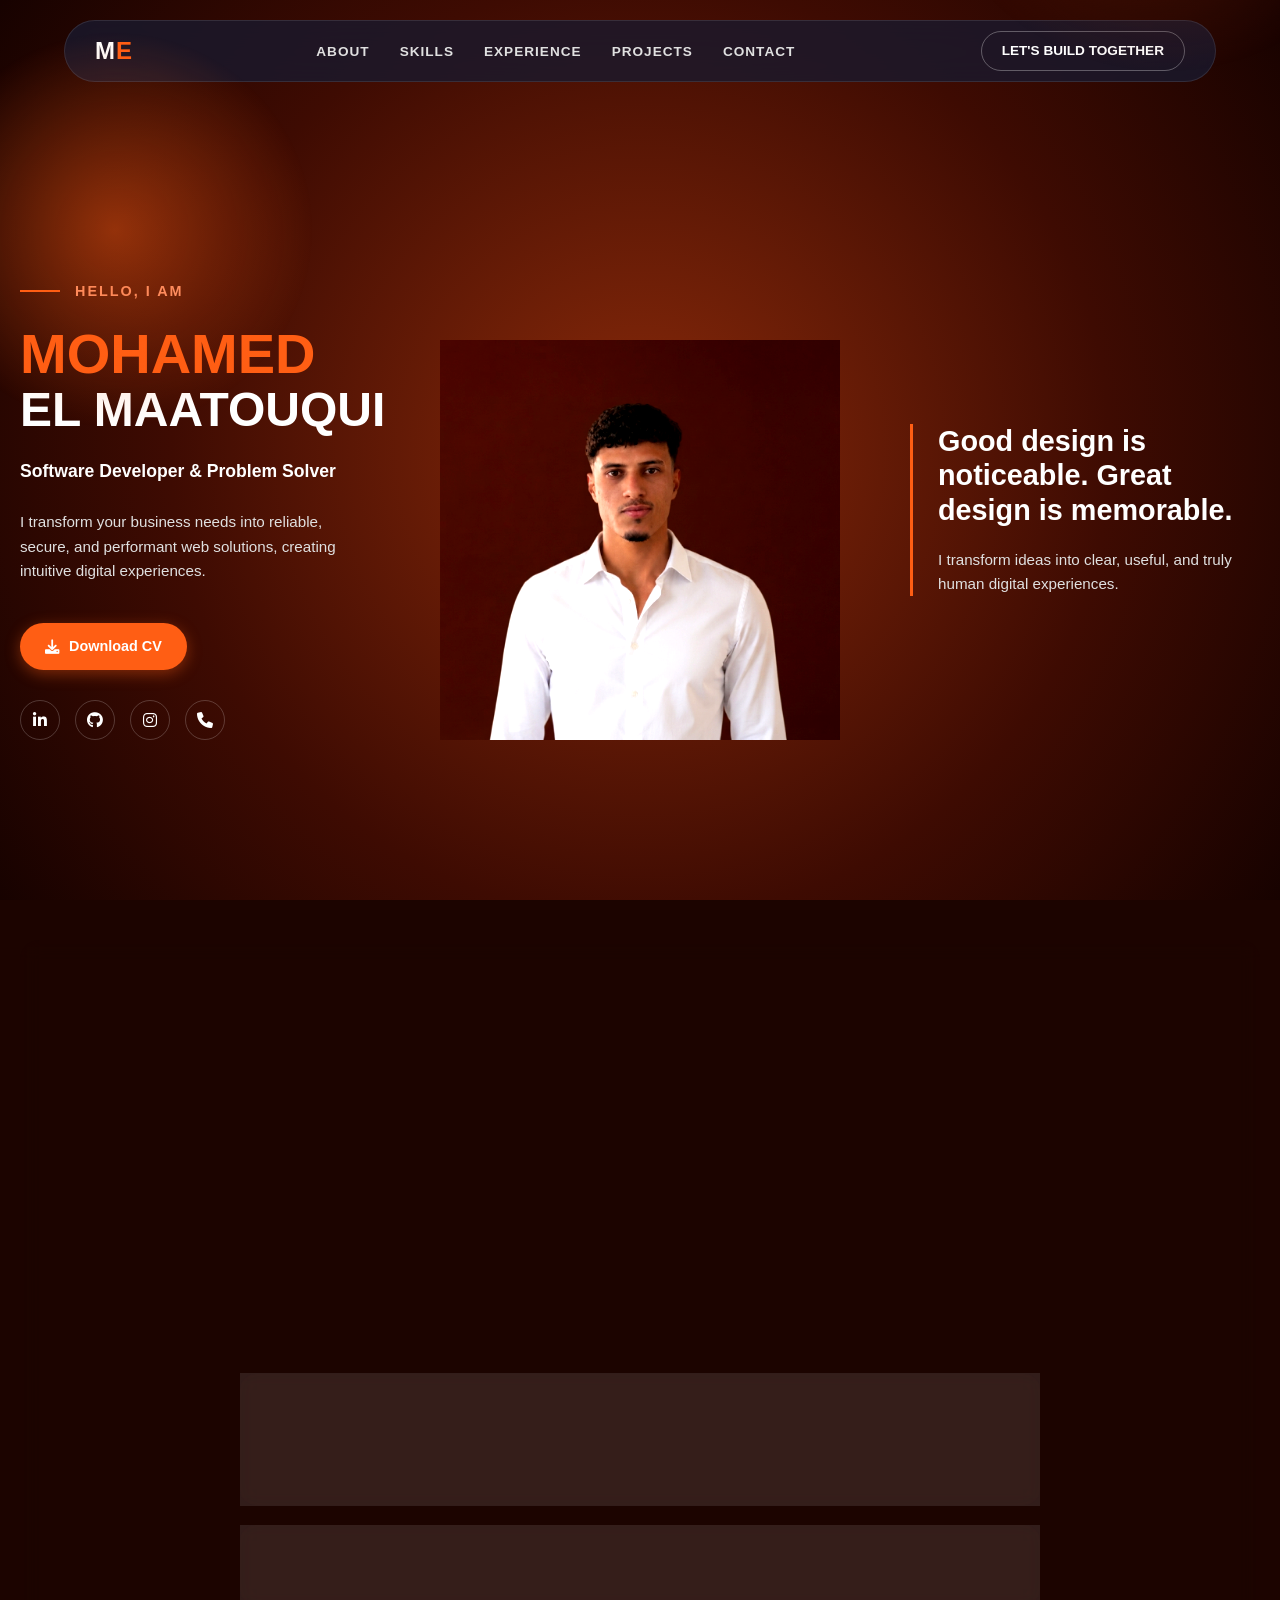
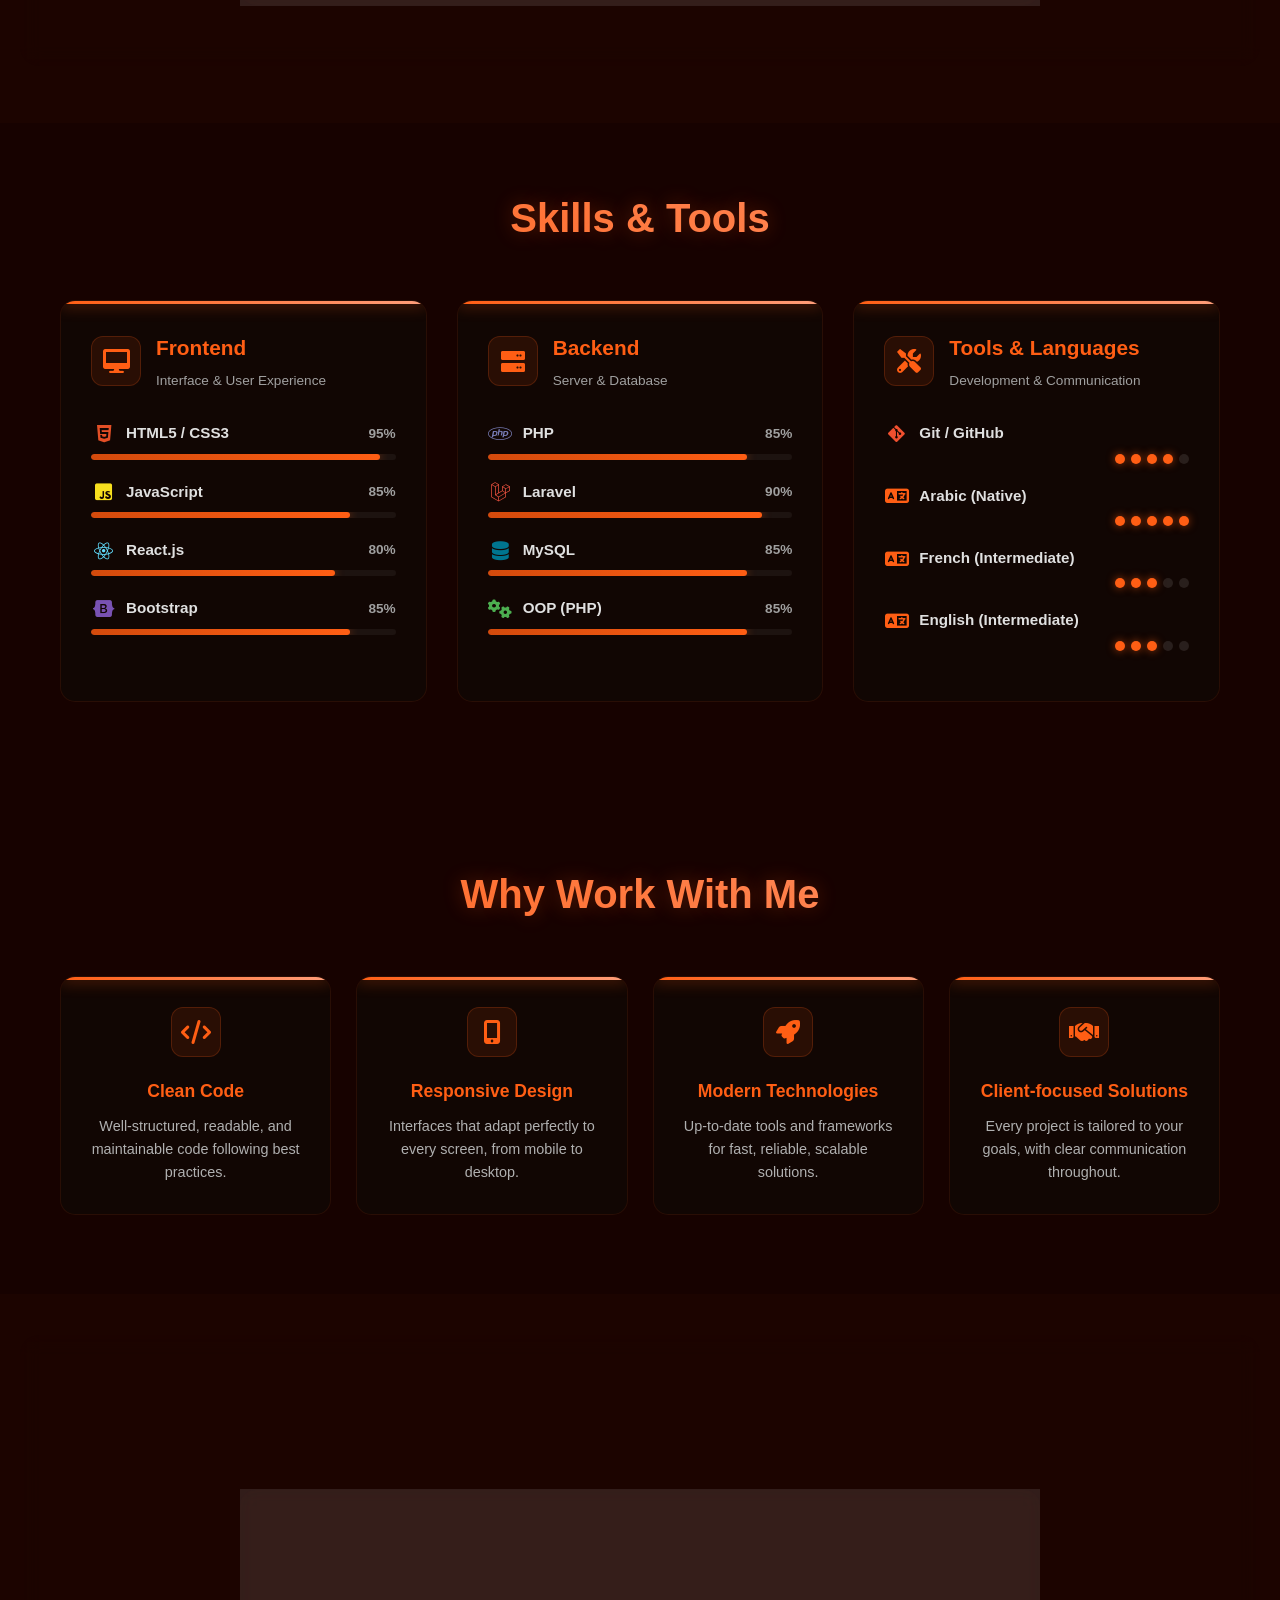
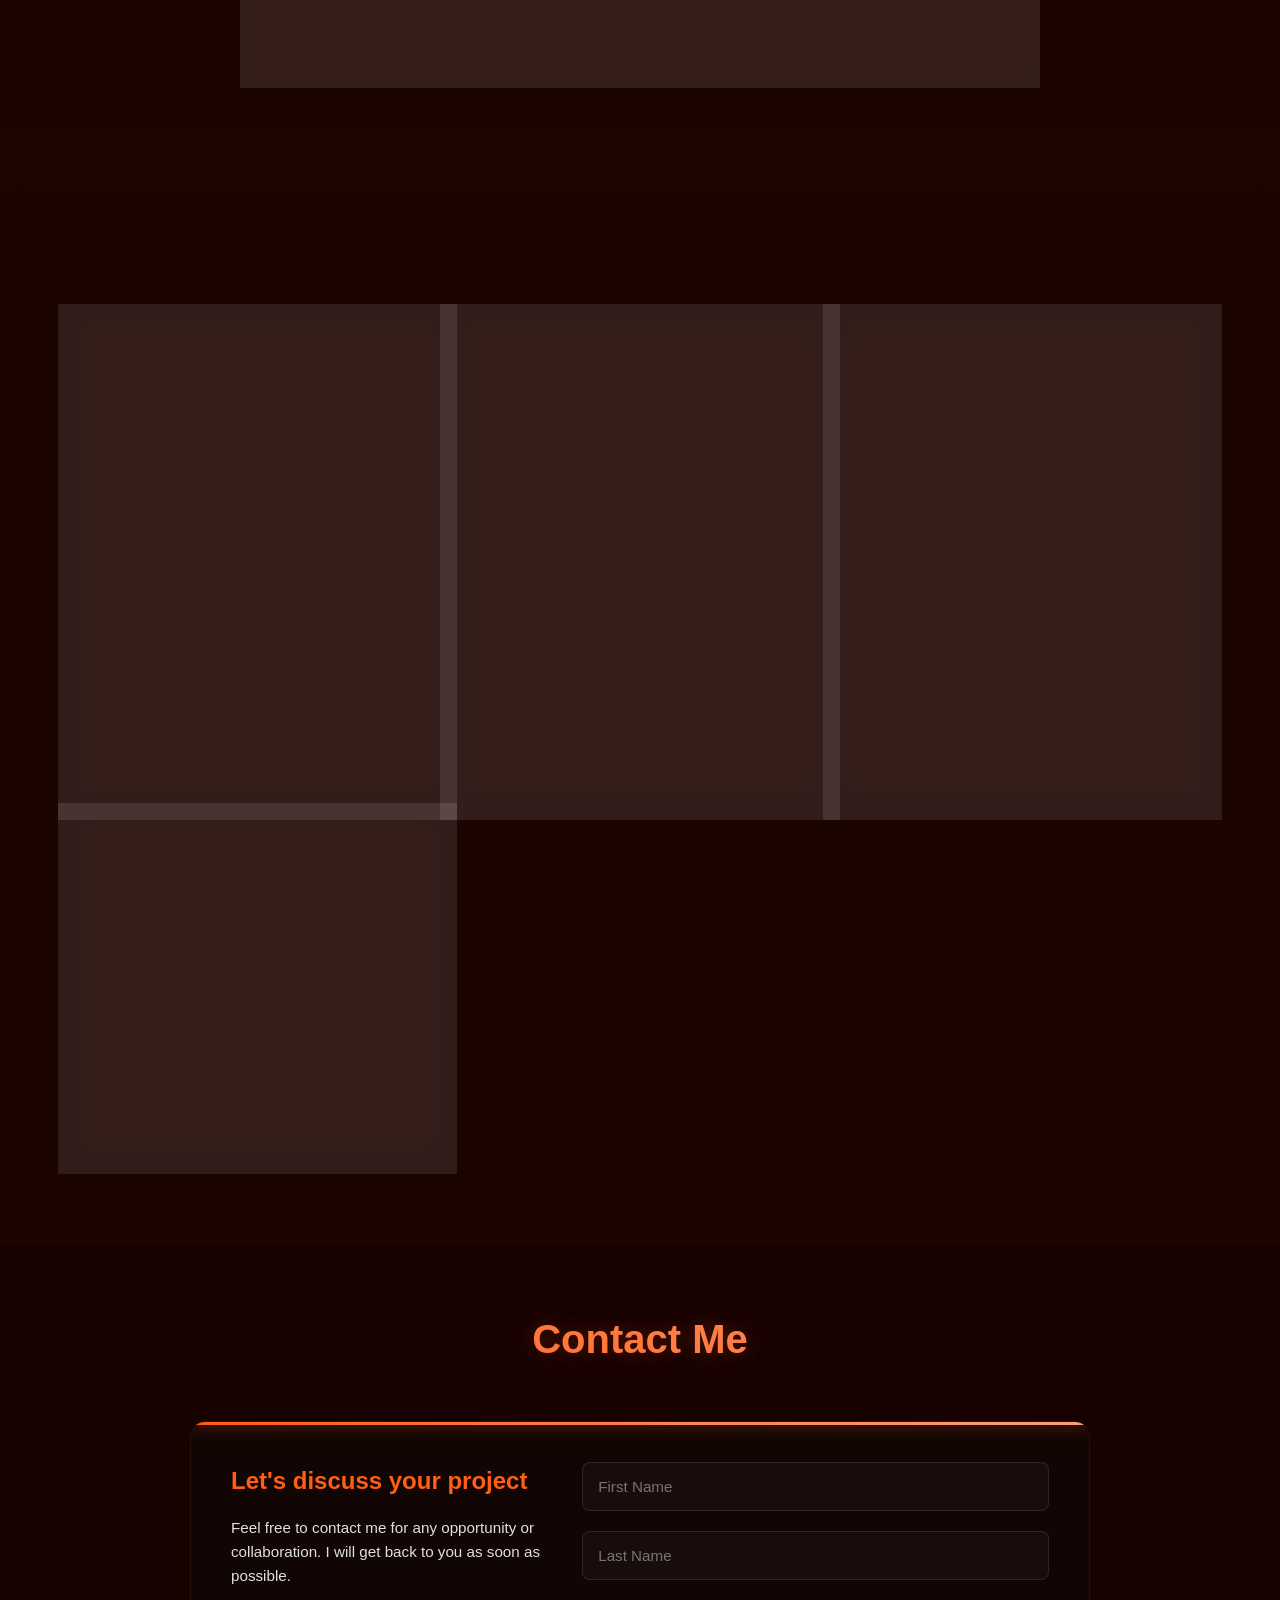
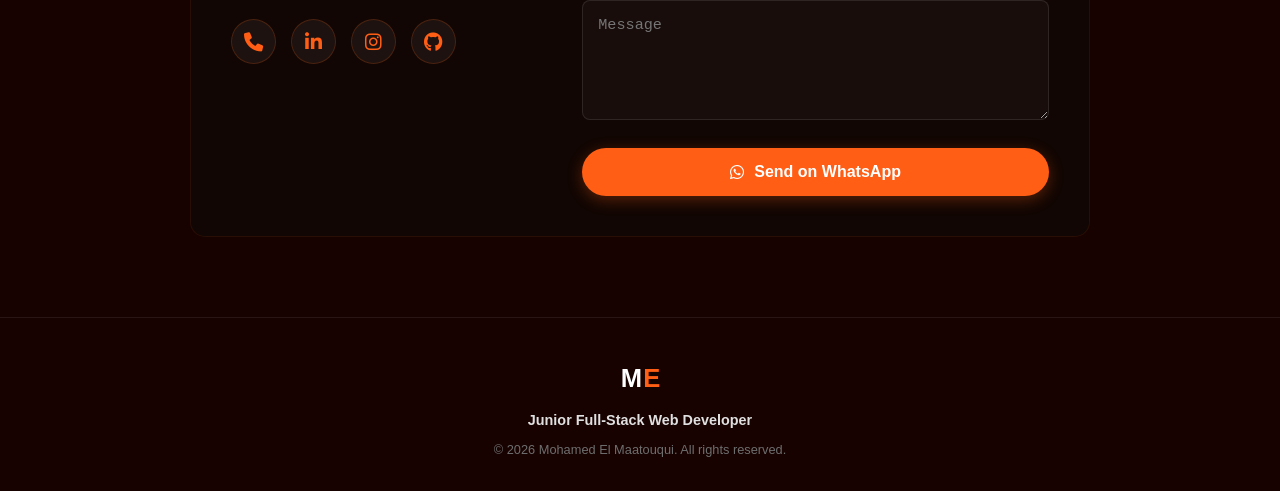
==== commit 1b999f0e: "Add Google Search Console verification" ====
--- a/index.html
+++ b/index.html
@@ -3,6 +3,7 @@
 <head>
     <meta charset="UTF-8">
     <meta name="viewport" content="width=device-width, initial-scale=1.0">
+    <meta name="google-site-verification" content="K3acmIouDz2bPYPYfK6_kBRXBATJ98zgOu8jOFPLVNM" />
     <title>Mohamed El Maatouqui - Portfolio</title>
     <link rel="stylesheet" href="styles.css">
     <link rel="stylesheet" href="https://cdnjs.cloudflare.com/ajax/libs/font-awesome/6.0.0-beta3/css/all.min.css">
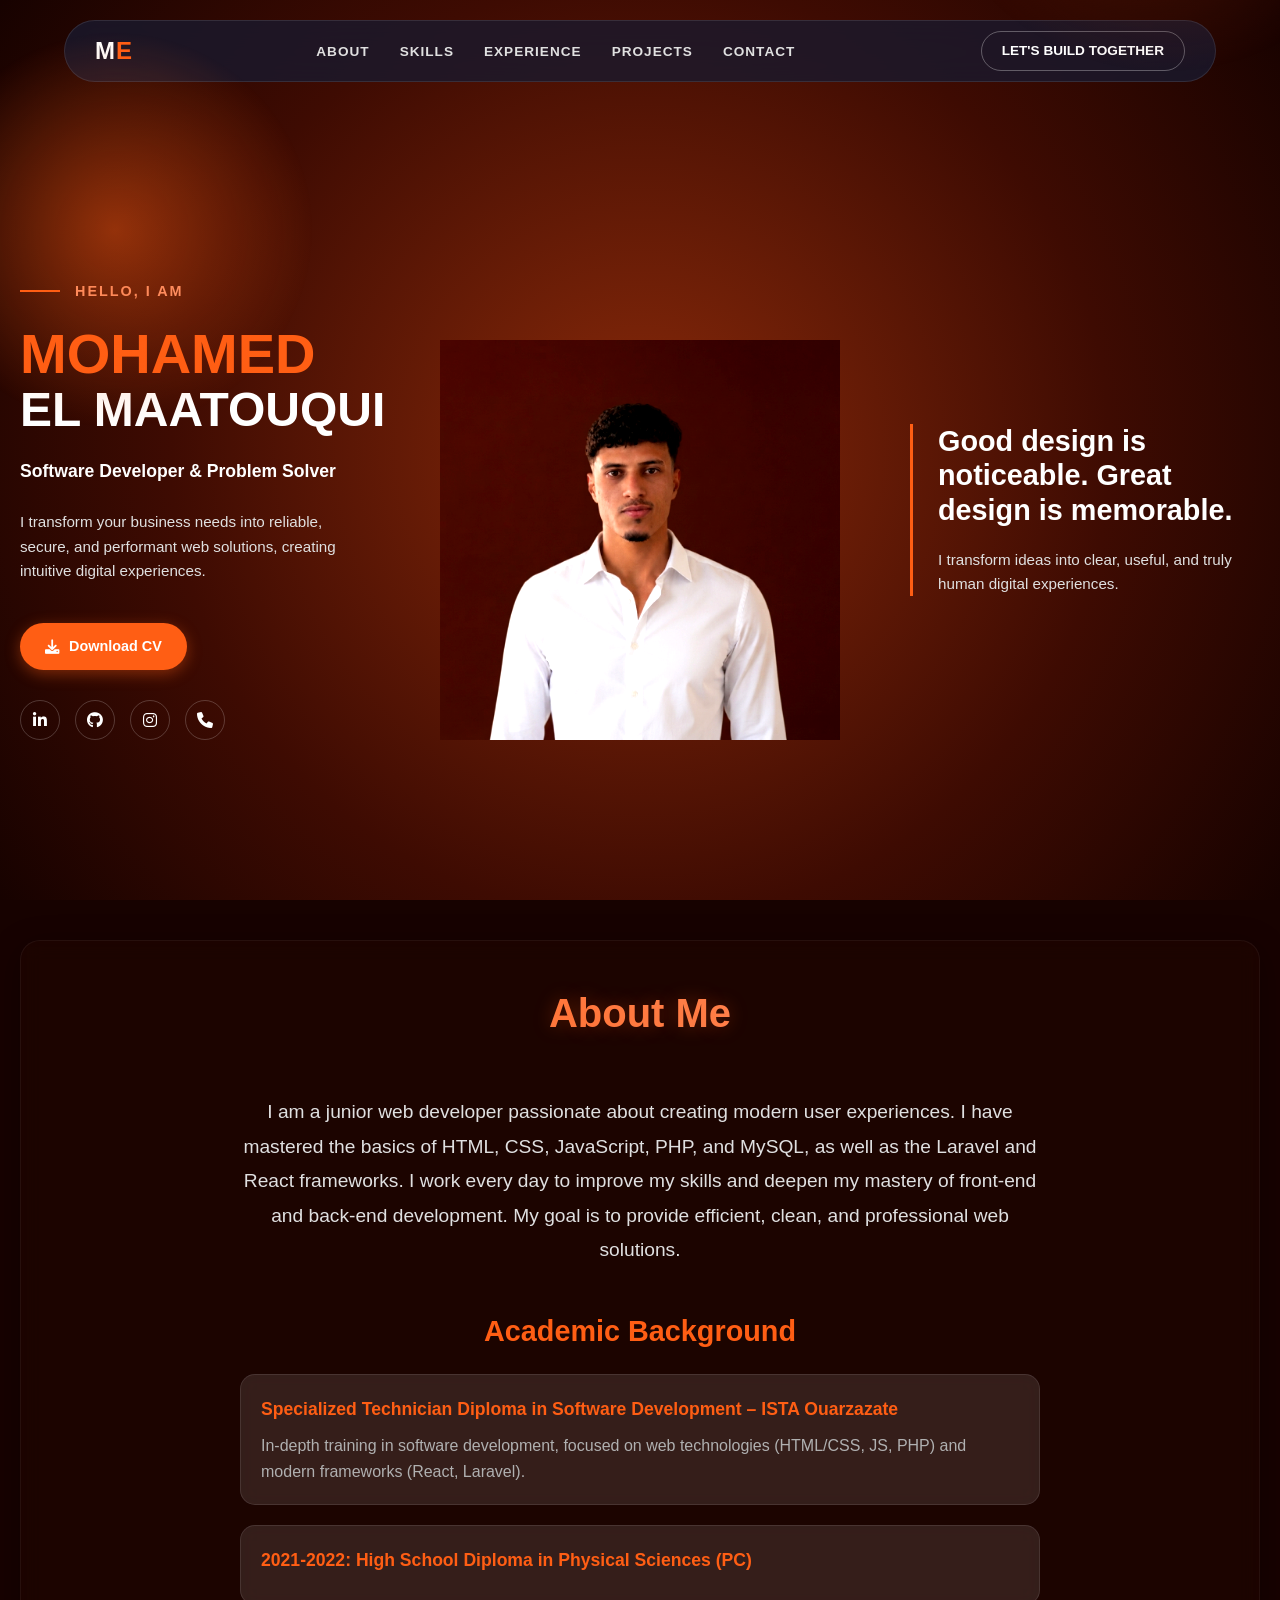
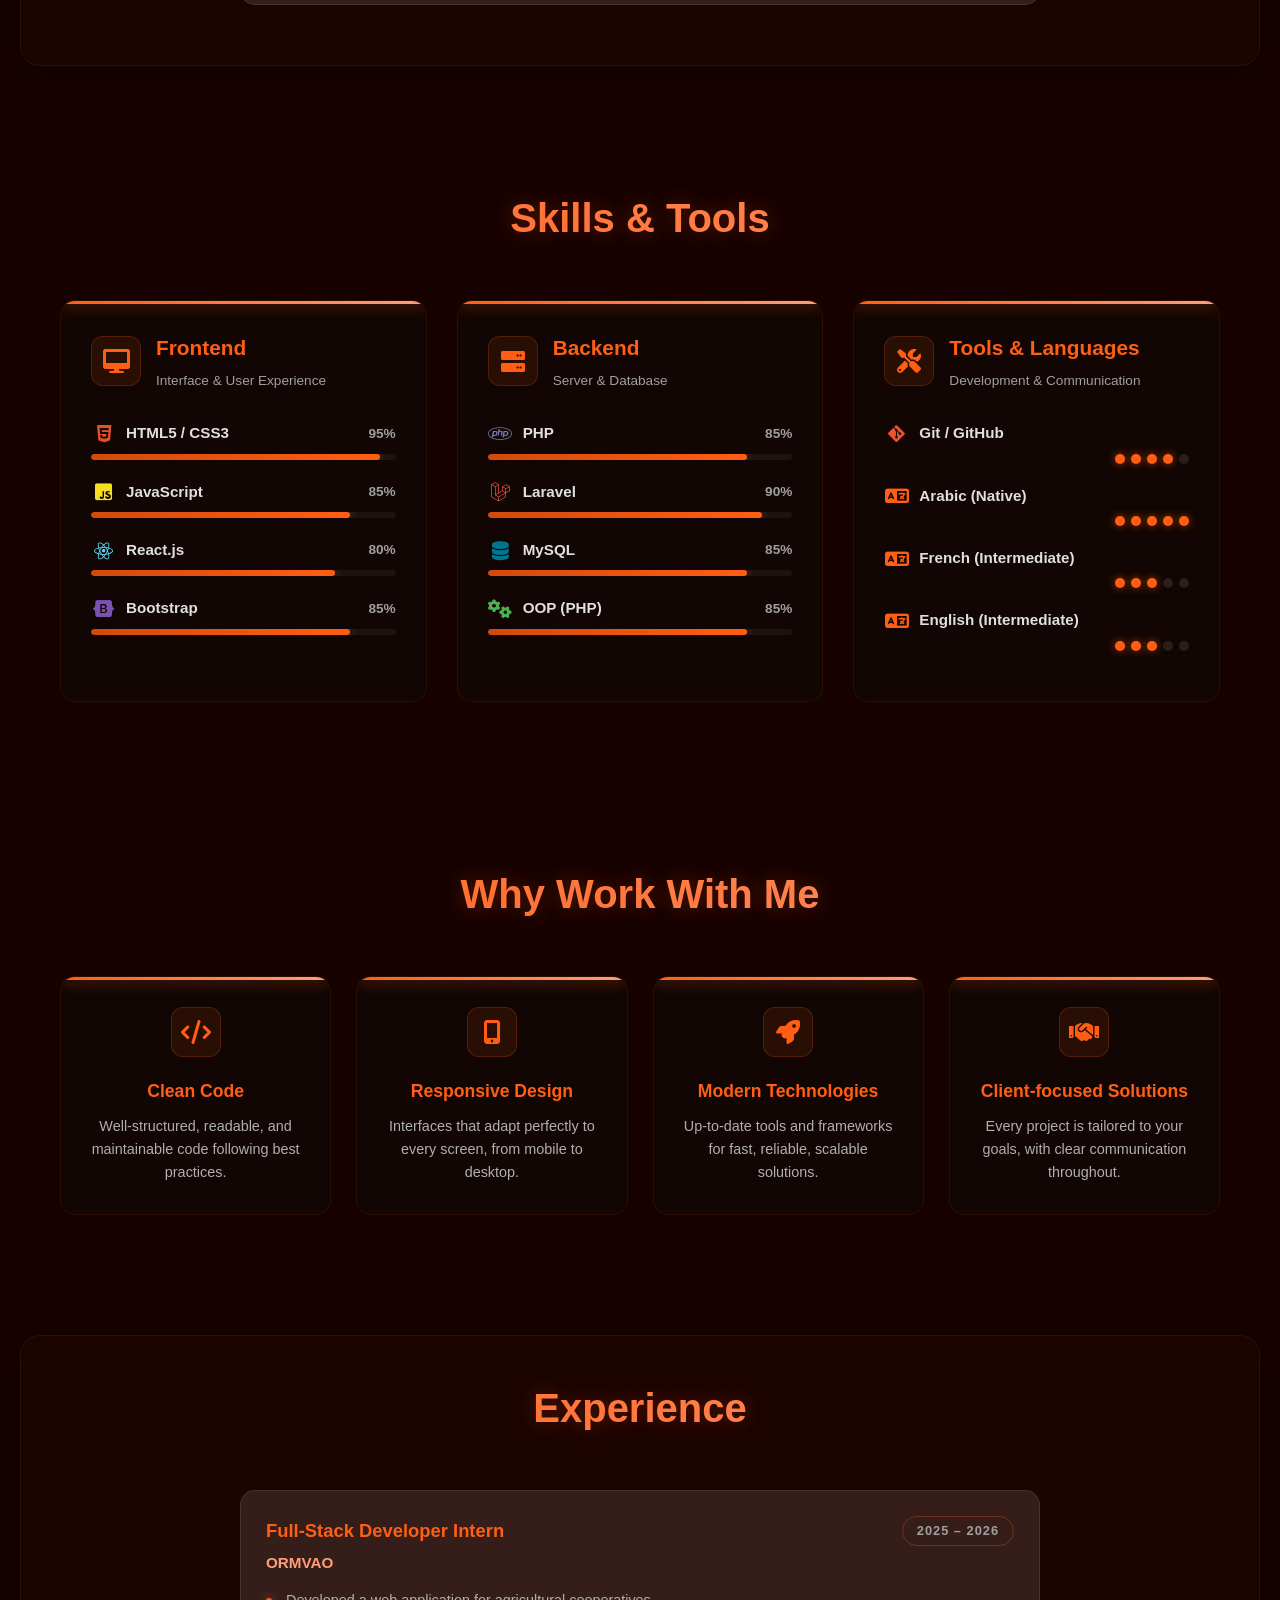
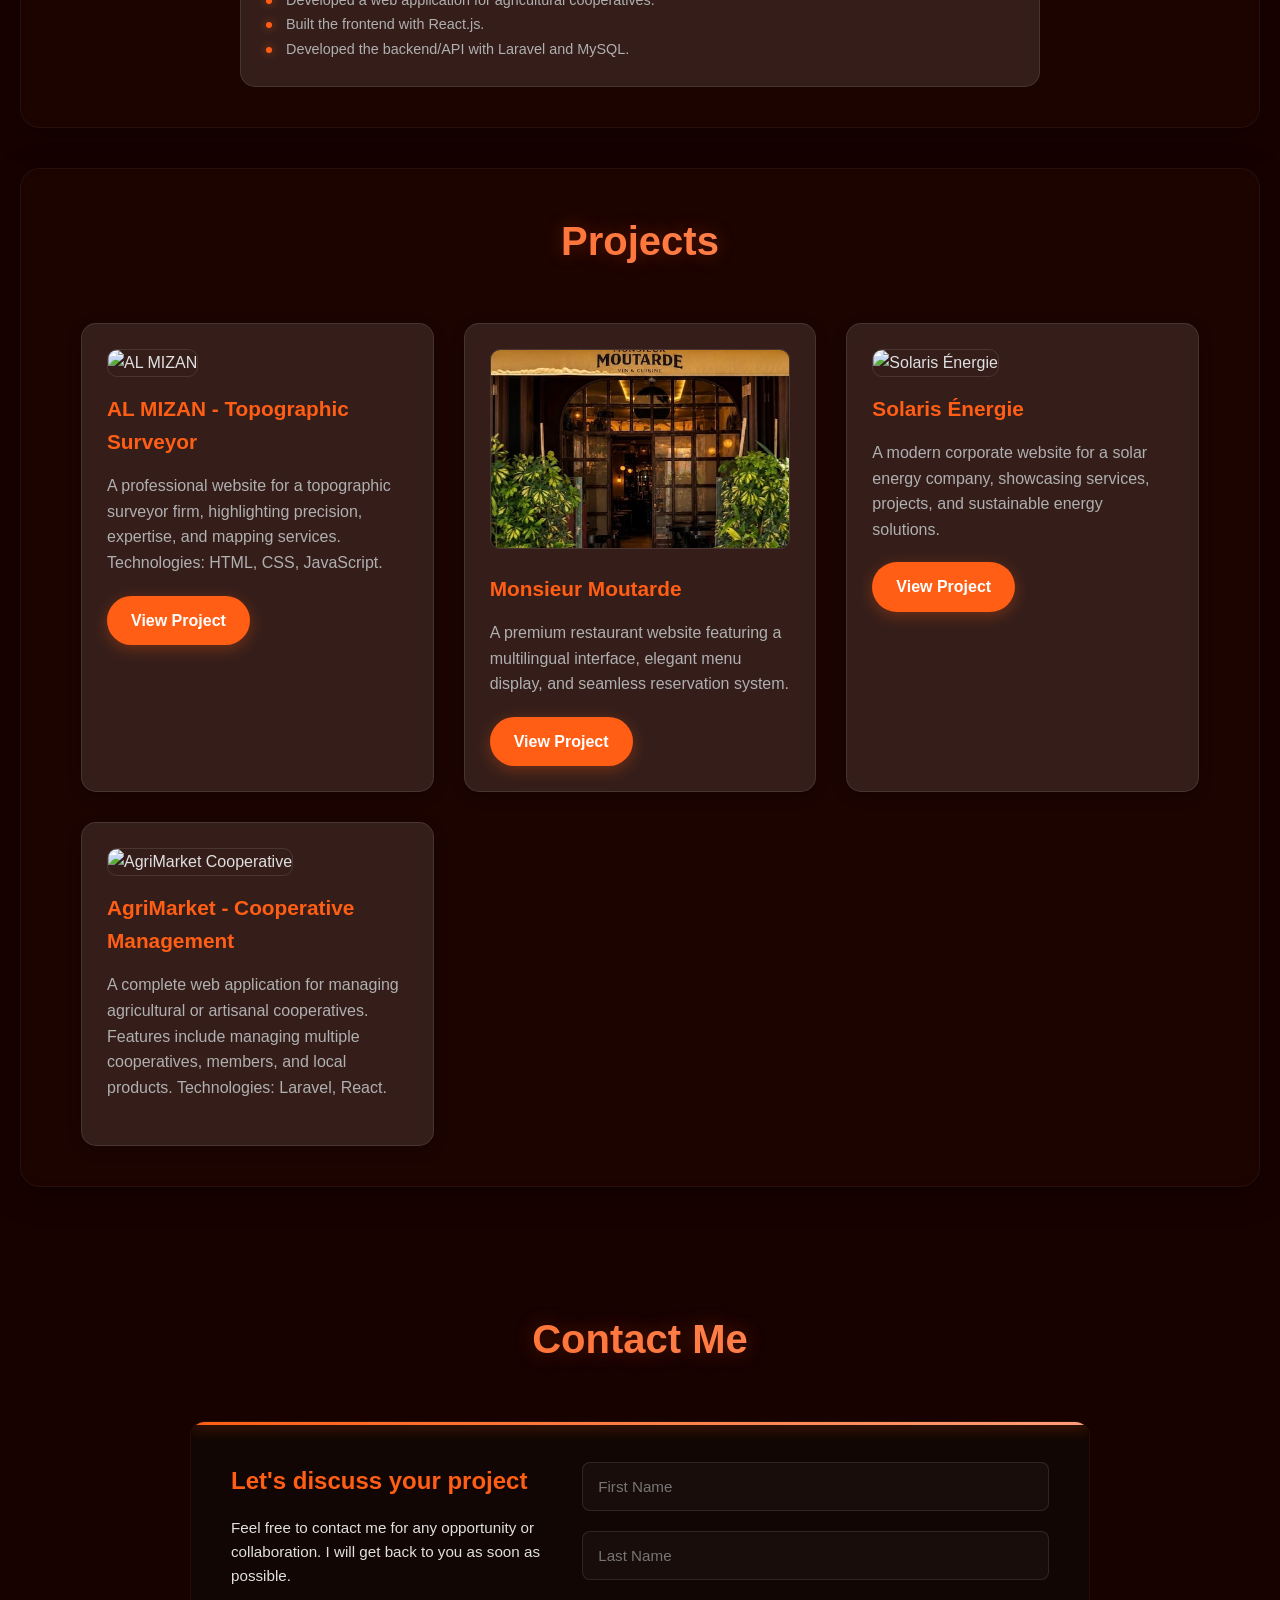
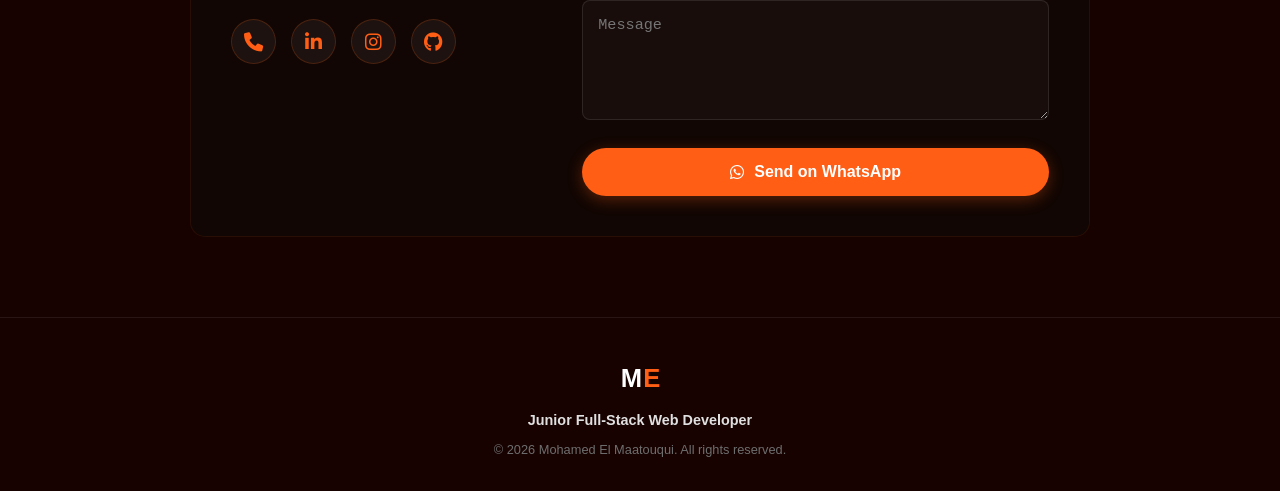
==== commit 7cb59218: "Add G A" ====
--- a/index.html
+++ b/index.html
@@ -4,6 +4,15 @@
     <meta charset="UTF-8">
     <meta name="viewport" content="width=device-width, initial-scale=1.0">
     <meta name="google-site-verification" content="K3acmIouDz2bPYPYfK6_kBRXBATJ98zgOu8jOFPLVNM" />
+    <!-- Google tag (gtag.js) -->
+<script async src="https://www.googletagmanager.com/gtag/js?id=G-F4NJLFTDDV"></script>
+<script>
+  window.dataLayer = window.dataLayer || [];
+  function gtag(){dataLayer.push(arguments);}
+  gtag('js', new Date());
+
+  gtag('config', 'G-F4NJLFTDDV');
+</script>
     <title>Mohamed El Maatouqui - Portfolio</title>
     <link rel="stylesheet" href="styles.css">
     <link rel="stylesheet" href="https://cdnjs.cloudflare.com/ajax/libs/font-awesome/6.0.0-beta3/css/all.min.css">
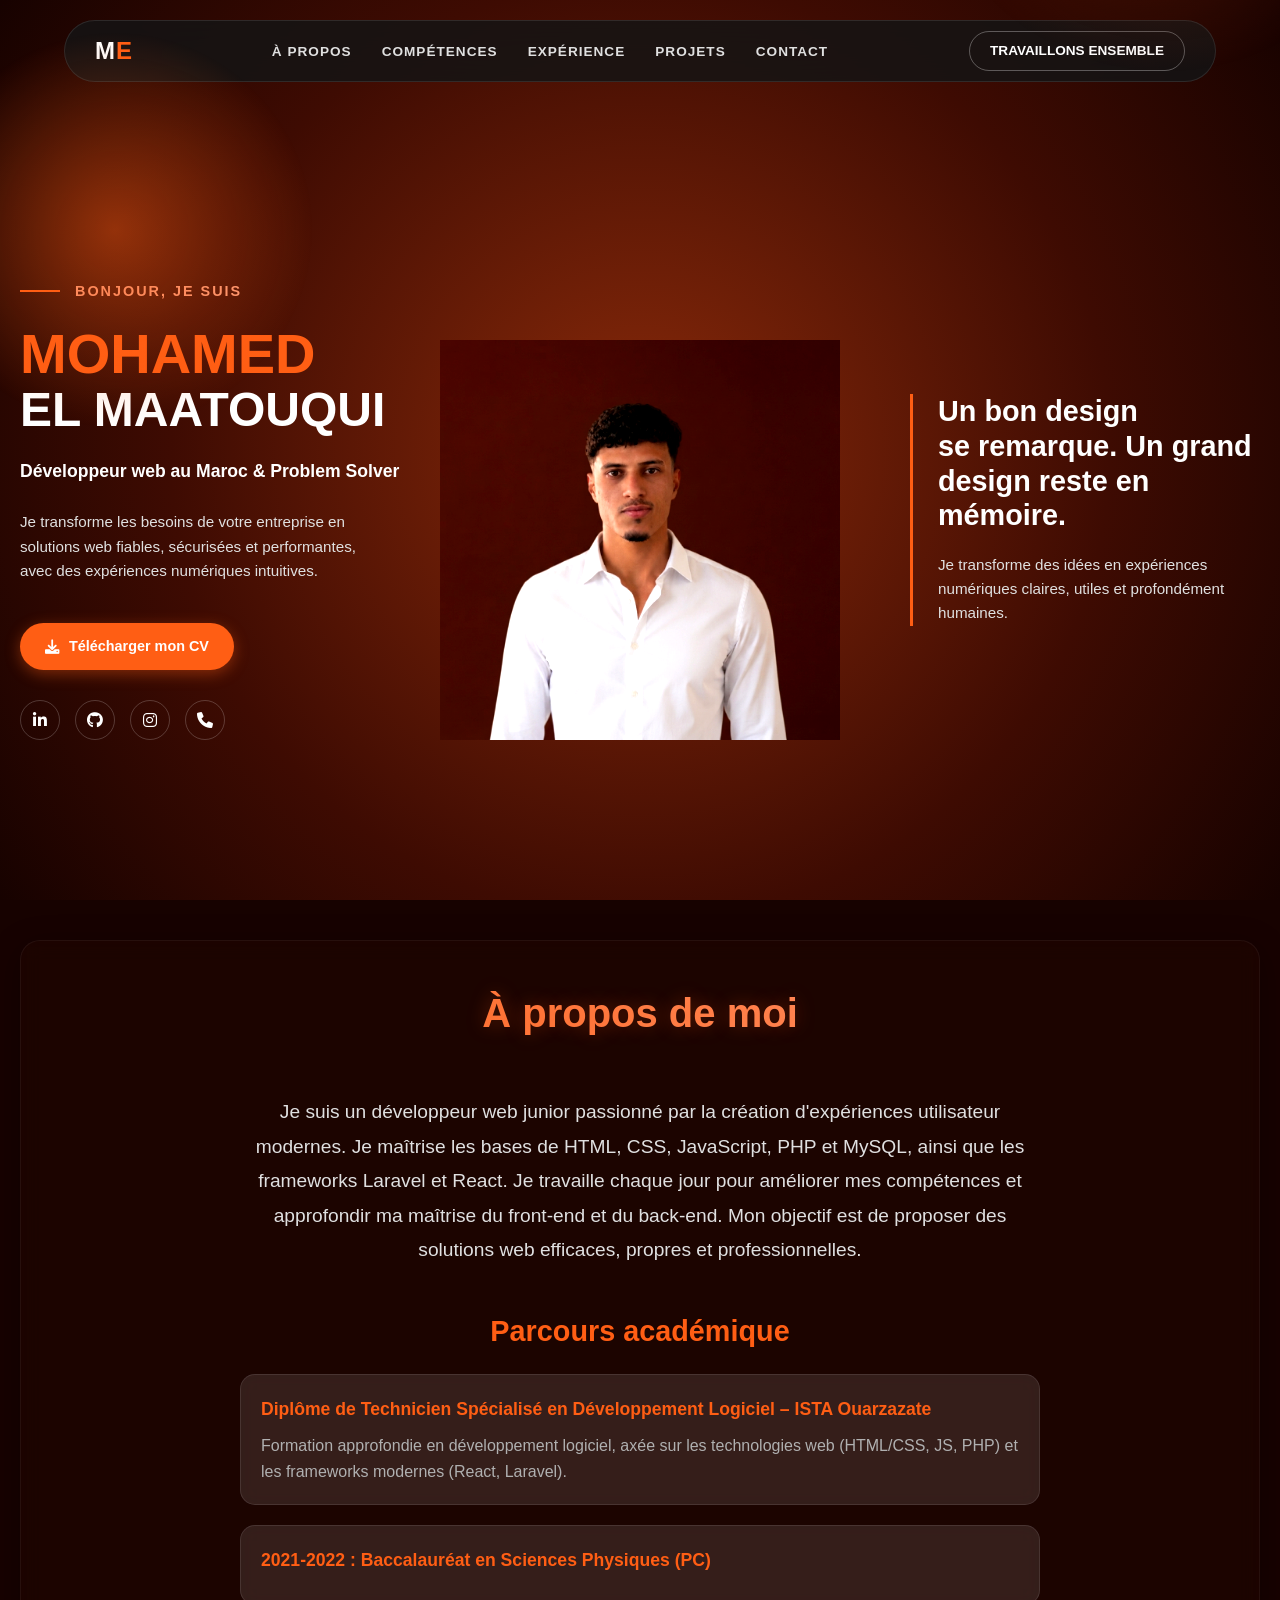
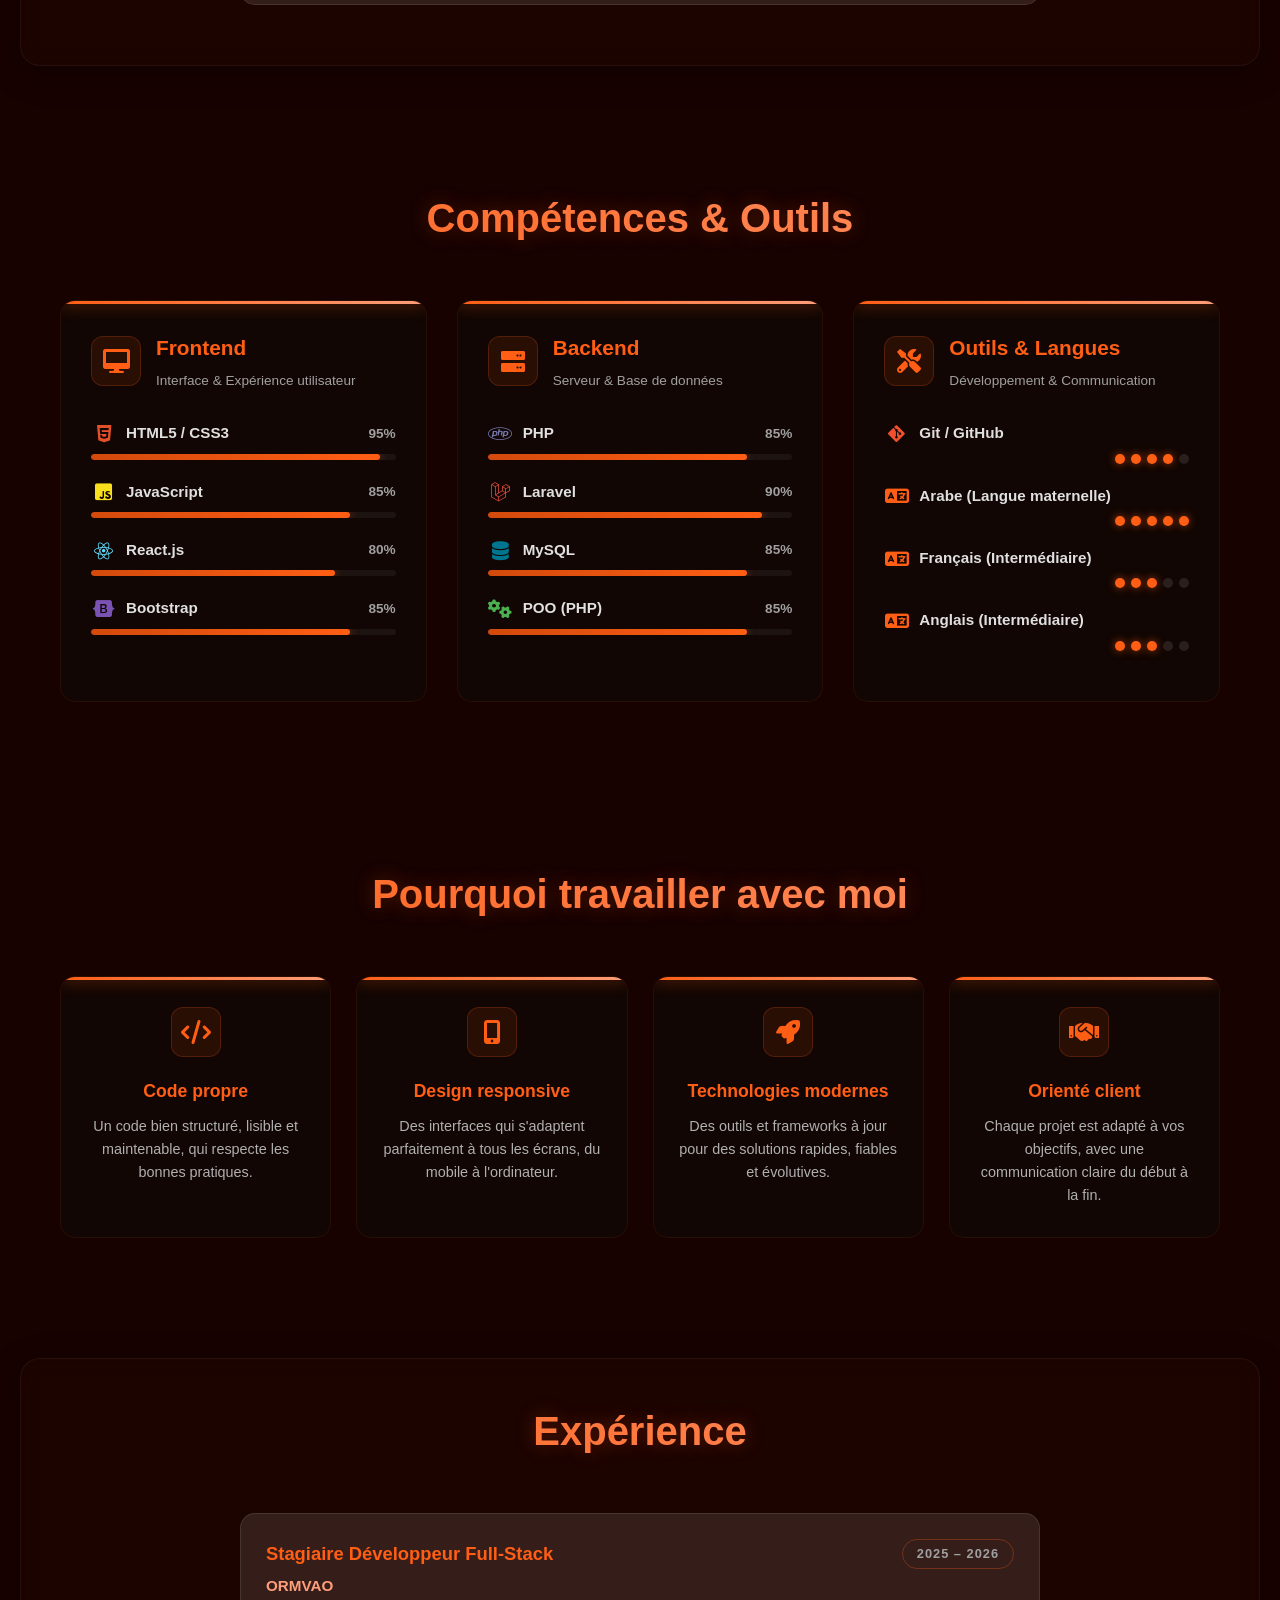
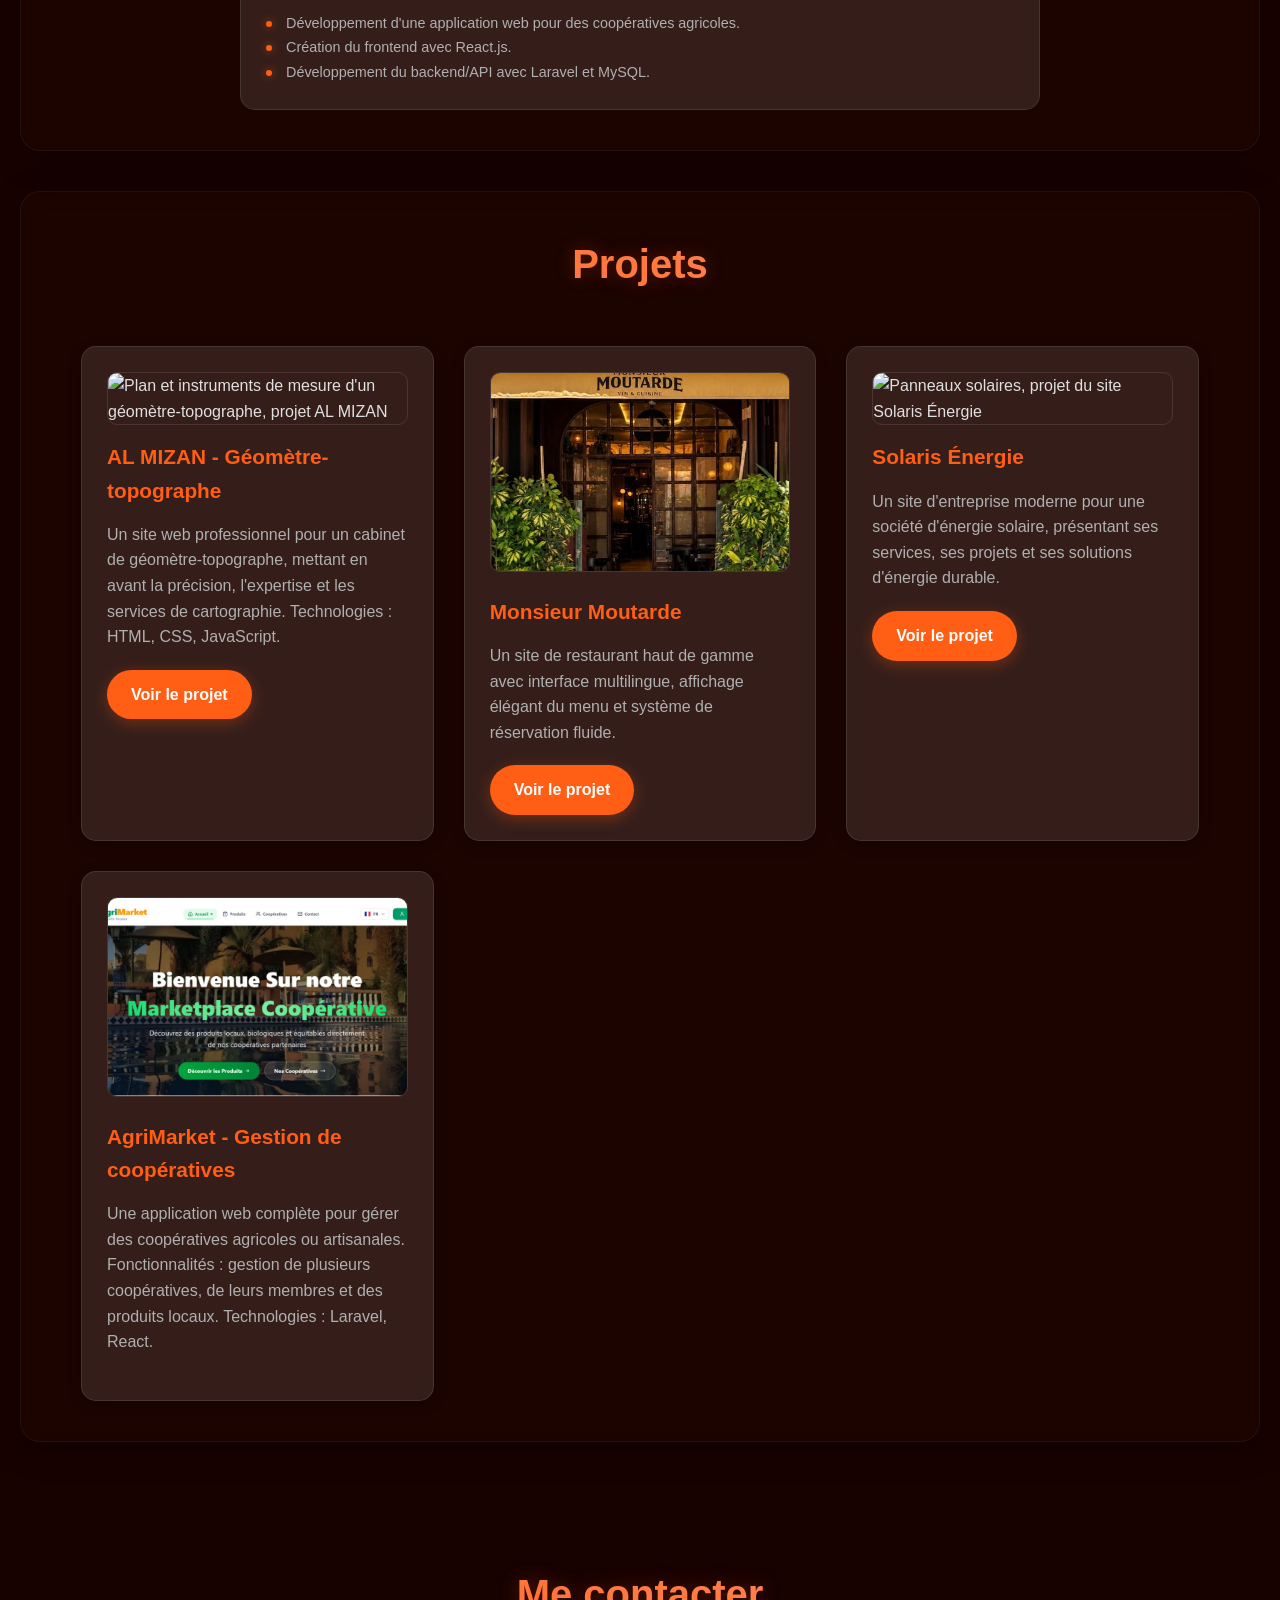
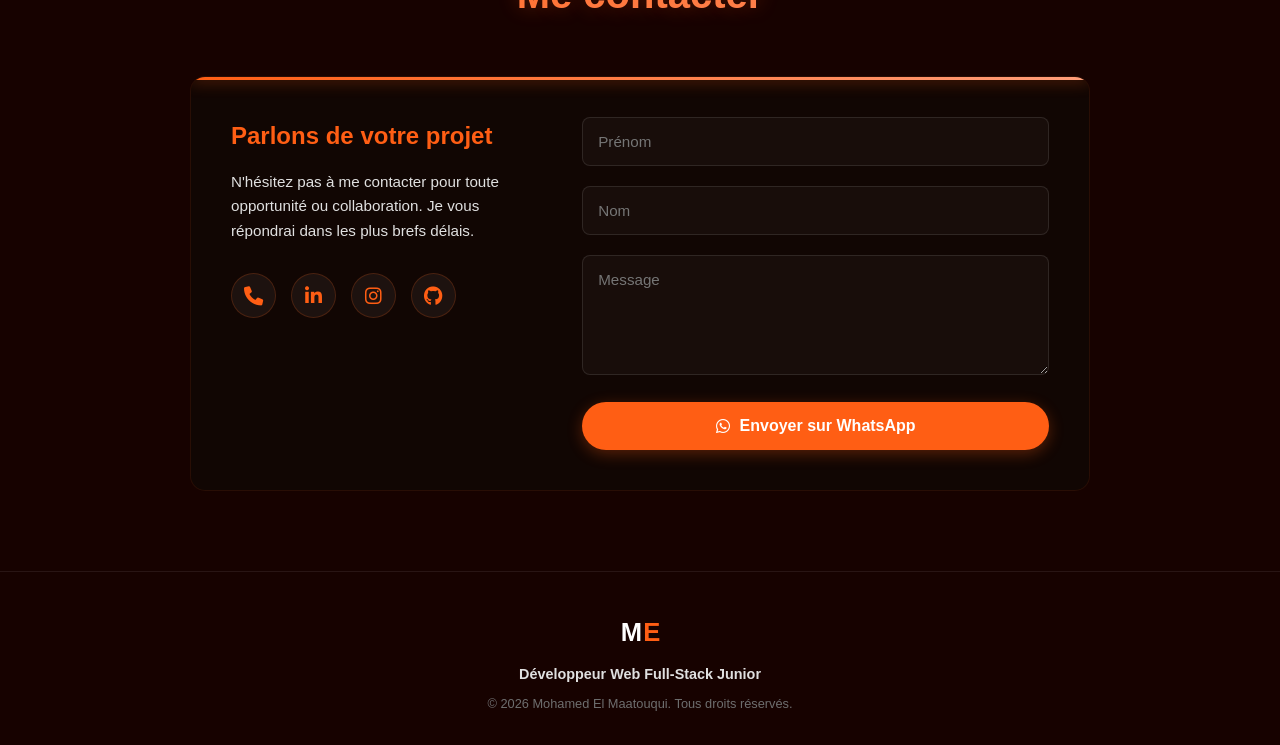
==== commit 7b82a655: "version française, meta tags, alt images.." ====
--- a/index.html
+++ b/index.html
@@ -1,24 +1,57 @@
 <!DOCTYPE html>
-<html lang="en">
+<html lang="fr">
 <head>
     <meta charset="UTF-8">
     <meta name="viewport" content="width=device-width, initial-scale=1.0">
     <meta name="google-site-verification" content="K3acmIouDz2bPYPYfK6_kBRXBATJ98zgOu8jOFPLVNM" />
+    <meta name="theme-color" content="#170200">
+
     <!-- Google tag (gtag.js) -->
-<script async src="https://www.googletagmanager.com/gtag/js?id=G-F4NJLFTDDV"></script>
-<script>
-  window.dataLayer = window.dataLayer || [];
-  function gtag(){dataLayer.push(arguments);}
-  gtag('js', new Date());
-
-  gtag('config', 'G-F4NJLFTDDV');
-</script>
-    <title>Mohamed El Maatouqui - Portfolio</title>
+    <script async src="https://www.googletagmanager.com/gtag/js?id=G-F4NJLFTDDV"></script>
+    <script>
+      window.dataLayer = window.dataLayer || [];
+      function gtag(){dataLayer.push(arguments);}
+      gtag('js', new Date());
+      gtag('config', 'G-F4NJLFTDDV');
+    </script>
+
+    <!-- SEO -->
+    <title>Mohamed El Maatouqui | Développeur web full-stack au Maroc – Portfolio</title>
+    <meta name="description" content="Portfolio de Mohamed El Maatouqui, développeur web full-stack junior au Maroc. Découvrez mes projets et mes compétences en HTML, CSS, JavaScript, PHP, Laravel et React.">
+    <link rel="canonical" href="https://mohamed-elmaatouqui.vercel.app/">
+
+    <!-- Open Graph (aperçu WhatsApp / Facebook / LinkedIn) -->
+    <meta property="og:type" content="website">
+    <meta property="og:locale" content="fr_FR">
+    <meta property="og:title" content="Mohamed El Maatouqui | Développeur web full-stack – Portfolio">
+    <meta property="og:description" content="Découvrez mes projets et mes compétences en développement web : HTML, CSS, JavaScript, PHP, Laravel et React.">
+    <meta property="og:url" content="https://mohamed-elmaatouqui.vercel.app/">
+    <meta property="og:image" content="https://mohamed-elmaatouqui.vercel.app/me.jpg">
+
+    <link rel="icon" href="data:image/svg+xml,<svg xmlns=%22http://www.w3.org/2000/svg%22 viewBox=%220 0 100 100%22><rect width=%22100%22 height=%22100%22 rx=%2220%22 fill=%22%23ff5e14%22/><text x=%2250%22 y=%2268%22 font-size=%2255%22 font-weight=%22bold%22 text-anchor=%22middle%22 fill=%22white%22 font-family=%22Arial%22>ME</text></svg>">
+
+    <!-- Données structurées (aide Google à comprendre qui vous êtes) -->
+    <script type="application/ld+json">
+    {
+      "@context": "https://schema.org",
+      "@type": "Person",
+      "name": "Mohamed El Maatouqui",
+      "jobTitle": "Développeur web full-stack junior",
+      "url": "https://mohamed-elmaatouqui.vercel.app/",
+      "image": "https://mohamed-elmaatouqui.vercel.app/me.jpg",
+      "sameAs": [
+        "https://www.linkedin.com/in/mohamed-elmaatouqui-64957832b",
+        "https://github.com/elmaatouquii",
+        "https://www.instagram.com/elm_115/"
+      ]
+    }
+    </script>
+
     <link rel="stylesheet" href="styles.css">
     <link rel="stylesheet" href="https://cdnjs.cloudflare.com/ajax/libs/font-awesome/6.0.0-beta3/css/all.min.css">
 </head>
 <body>
-    <nav class="navbar new-navbar">
+    <nav class="navbar new-navbar" aria-label="Navigation principale">
         <div class="bg-shape shape-1"></div>
         <div class="bg-shape shape-2"></div>
         <div class="nav-container">
@@ -26,61 +59,62 @@
                 <span class="logo-m">M</span><span class="logo-e">E</span>
             </div>
             <ul class="nav-links">
-                <li><a href="#about">ABOUT</a></li>
-                <li><a href="#skills">SKILLS</a></li>
-                <li><a href="#experience">EXPERIENCE</a></li>
-                <li><a href="#projects">PROJECTS</a></li>
+                <li><a href="#about">À PROPOS</a></li>
+                <li><a href="#skills">COMPÉTENCES</a></li>
+                <li><a href="#experience">EXPÉRIENCE</a></li>
+                <li><a href="#projects">PROJETS</a></li>
                 <li><a href="#contact">CONTACT</a></li>
             </ul>
-            <a href="#contact" class="nav-btn">LET'S BUILD TOGETHER</a>
-            <button class="nav-hamburger" id="navHamburger" aria-label="Toggle menu">
+            <a href="#contact" class="nav-btn">TRAVAILLONS ENSEMBLE</a>
+            <button class="nav-hamburger" id="navHamburger" aria-label="Ouvrir le menu">
                 <span></span><span></span><span></span>
             </button>
         </div>
         <div class="mobile-menu" id="mobileMenu">
             <ul class="mobile-nav-links">
-                <li><a href="#about">ABOUT</a></li>
-                <li><a href="#skills">SKILLS</a></li>
-                <li><a href="#experience">EXPERIENCE</a></li>
-                <li><a href="#projects">PROJECTS</a></li>
+                <li><a href="#about">À PROPOS</a></li>
+                <li><a href="#skills">COMPÉTENCES</a></li>
+                <li><a href="#experience">EXPÉRIENCE</a></li>
+                <li><a href="#projects">PROJETS</a></li>
                 <li><a href="#contact">CONTACT</a></li>
             </ul>
-            <a href="#contact" class="nav-btn mobile-nav-btn">LET'S BUILD TOGETHER</a>
+            <a href="#contact" class="nav-btn mobile-nav-btn">TRAVAILLONS ENSEMBLE</a>
         </div>
     </nav>
 
+    <main>
     <section id="hero" class="hero new-hero">
         <div class="hero-grid">
-            
+
             <div class="hero-left reveal reveal-left">
-                <div class="greeting"><span class="line"></span>HELLO, I AM</div>
+                <div class="greeting"><span class="line"></span>BONJOUR, JE SUIS</div>
                 <h1 class="hero-name">
                     <span class="name-first">MOHAMED</span>
                     <span class="name-last">EL MAATOUQUI</span>
                 </h1>
-                <p class="hero-role">Software Developer & Problem Solver</p>
+                <p class="hero-role">Développeur web au Maroc &amp; Problem Solver</p>
                 <div class="hero-desc">
-                    I transform your business needs into reliable, secure, and performant web solutions, creating intuitive digital experiences.
+                    Je transforme les besoins de votre entreprise en solutions web fiables, sécurisées et performantes, avec des expériences numériques intuitives.
                 </div>
                 <div class="hero-actions">
-                    <a href="CV-Mohamed-El-Maatouqui.pdf" download="CV-Mohamed-El-Maatouqui.pdf" class="btn-download"><i class="fas fa-download"></i> Download CV</a>
+                    <a href="CV-Mohamed-El-Maatouqui.pdf" download="CV-Mohamed-El-Maatouqui.pdf" class="btn-download"><i class="fas fa-download"></i> Télécharger mon CV</a>
                     <div class="hero-socials">
-                        <a href="https://www.linkedin.com/in/mohamed-elmaatouqui-64957832b" target="_blank"><i class="fab fa-linkedin-in"></i></a>
-                        <a href="https://github.com/elmaatouquii" target="_blank"><i class="fab fa-github"></i></a>
-                        <a href="https://www.instagram.com/elm_115/" target="_blank"><i class="fab fa-instagram"></i></a>
-                        <a href="tel:+212705912597"><i class="fas fa-phone"></i></a>
+                        <a href="https://www.linkedin.com/in/mohamed-elmaatouqui-64957832b" target="_blank" rel="noopener noreferrer" aria-label="LinkedIn de Mohamed El Maatouqui"><i class="fab fa-linkedin-in"></i></a>
+                        <a href="https://github.com/elmaatouquii" target="_blank" rel="noopener noreferrer" aria-label="GitHub de Mohamed El Maatouqui"><i class="fab fa-github"></i></a>
+                        <a href="https://www.instagram.com/elm_115/" target="_blank" rel="noopener noreferrer" aria-label="Instagram de Mohamed El Maatouqui"><i class="fab fa-instagram"></i></a>
+                        <a href="tel:+212705912597" aria-label="Appeler Mohamed El Maatouqui"><i class="fas fa-phone"></i></a>
                     </div>
                 </div>
             </div>
 
             <div class="hero-center reveal reveal-up delay-200">
-                <img src="me.jpg" alt="Mohamed El Maatouqui" class="hero-portrait">
+                <img src="me.jpg" alt="Mohamed El Maatouqui, développeur web au Maroc" class="hero-portrait" fetchpriority="high">
             </div>
 
             <div class="hero-right reveal reveal-right delay-400">
                 <div class="quote-block">
-                    <h2>Good design is<br>noticeable. Great<br>design is memorable.</h2>
-                    <p>I transform ideas into clear, useful, and truly human digital experiences.</p>
+                    <p class="hero-quote">Un bon design<br>se remarque. Un grand<br>design reste en mémoire.</p>
+                    <p>Je transforme des idées en expériences numériques claires, utiles et profondément humaines.</p>
                 </div>
             </div>
 
@@ -89,16 +123,16 @@
 
     <section id="about" class="about reveal reveal-up">
         <div class="container">
-            <h2 class="section-title reveal reveal-scale">About Me</h2>
-            <p class="about-text reveal reveal-up delay-100">I am a junior web developer passionate about creating modern user experiences. I have mastered the basics of HTML, CSS, JavaScript, PHP, and MySQL, as well as the Laravel and React frameworks. I work every day to improve my skills and deepen my mastery of front-end and back-end development. My goal is to provide efficient, clean, and professional web solutions.</p>
-            <h3 class="education-title reveal reveal-scale delay-200">Academic Background</h3>
+            <h2 class="section-title reveal reveal-scale">À propos de moi</h2>
+            <p class="about-text reveal reveal-up delay-100">Je suis un développeur web junior passionné par la création d'expériences utilisateur modernes. Je maîtrise les bases de HTML, CSS, JavaScript, PHP et MySQL, ainsi que les frameworks Laravel et React. Je travaille chaque jour pour améliorer mes compétences et approfondir ma maîtrise du front-end et du back-end. Mon objectif est de proposer des solutions web efficaces, propres et professionnelles.</p>
+            <h3 class="education-title reveal reveal-scale delay-200">Parcours académique</h3>
             <div class="education-timeline">
                 <div class="education-item reveal reveal-left delay-300">
-                    <h4>Specialized Technician Diploma in Software Development – ISTA Ouarzazate</h4>
-                    <p>In-depth training in software development, focused on web technologies (HTML/CSS, JS, PHP) and modern frameworks (React, Laravel).</p>
+                    <h4>Diplôme de Technicien Spécialisé en Développement Logiciel – ISTA Ouarzazate</h4>
+                    <p>Formation approfondie en développement logiciel, axée sur les technologies web (HTML/CSS, JS, PHP) et les frameworks modernes (React, Laravel).</p>
                 </div>
                 <div class="education-item reveal reveal-left delay-400">
-                    <h4> 2021-2022:  High School Diploma in Physical Sciences (PC)</h4>
+                    <h4>2021-2022 : Baccalauréat en Sciences Physiques (PC)</h4>
                 </div>
             </div>
         </div>
@@ -106,8 +140,8 @@
 
     <section id="skills" class="skills reveal reveal-up">
         <div class="container">
-            <h2 class="section-title reveal reveal-scale">Skills & Tools</h2>
-            
+            <h2 class="section-title reveal reveal-scale">Compétences &amp; Outils</h2>
+
             <div class="skills-dashboard">
                 <!-- Frontend Card -->
                 <div class="skills-card reveal reveal-up delay-100">
@@ -115,10 +149,10 @@
                         <div class="icon-box"><i class="fas fa-desktop"></i></div>
                         <div>
                             <h3>Frontend</h3>
-                            <p>Interface & User Experience</p>
-                        </div>
-                    </div>
-                    
+                            <p>Interface &amp; Expérience utilisateur</p>
+                        </div>
+                    </div>
+
                     <div class="skill-row">
                         <div class="skill-info">
                             <i class="fab fa-html5" style="color: #E34F26;"></i> <span>HTML5 / CSS3</span>
@@ -158,10 +192,10 @@
                         <div class="icon-box"><i class="fas fa-server"></i></div>
                         <div>
                             <h3>Backend</h3>
-                            <p>Server & Database</p>
-                        </div>
-                    </div>
-                    
+                            <p>Serveur &amp; Base de données</p>
+                        </div>
+                    </div>
+
                     <div class="skill-row">
                         <div class="skill-info">
                             <i class="fab fa-php" style="color: #777BB4;"></i> <span>PHP</span>
@@ -188,7 +222,7 @@
 
                     <div class="skill-row">
                         <div class="skill-info">
-                            <i class="fas fa-cogs" style="color: #4CAF50;"></i> <span>OOP (PHP)</span>
+                            <i class="fas fa-cogs" style="color: #4CAF50;"></i> <span>POO (PHP)</span>
                             <span class="pct">85%</span>
                         </div>
                         <div class="progress-bar"><div class="progress-fill" style="width: 85%;"></div></div>
@@ -200,11 +234,11 @@
                     <div class="card-header">
                         <div class="icon-box"><i class="fas fa-tools"></i></div>
                         <div>
-                            <h3>Tools & Languages</h3>
-                            <p>Development & Communication</p>
-                        </div>
-                    </div>
-                    
+                            <h3>Outils &amp; Langues</h3>
+                            <p>Développement &amp; Communication</p>
+                        </div>
+                    </div>
+
                     <div class="skill-row">
                         <div class="skill-info">
                             <i class="fab fa-git-alt" style="color: #F1502F;"></i> <span>Git / GitHub</span>
@@ -216,7 +250,7 @@
 
                     <div class="skill-row">
                         <div class="skill-info">
-                            <i class="fas fa-language" style="color: #ff5e14;"></i> <span>Arabic (Native)</span>
+                            <i class="fas fa-language" style="color: #ff5e14;"></i> <span>Arabe (Langue maternelle)</span>
                         </div>
                         <div class="dots-indicator">
                             <div class="dot active"></div><div class="dot active"></div><div class="dot active"></div><div class="dot active"></div><div class="dot active"></div>
@@ -225,7 +259,7 @@
 
                     <div class="skill-row">
                         <div class="skill-info">
-                            <i class="fas fa-language" style="color: #ff5e14;"></i> <span>French (Intermediate)</span>
+                            <i class="fas fa-language" style="color: #ff5e14;"></i> <span>Français (Intermédiaire)</span>
                         </div>
                         <div class="dots-indicator">
                             <div class="dot active"></div><div class="dot active"></div><div class="dot active"></div><div class="dot"></div><div class="dot"></div>
@@ -234,7 +268,7 @@
 
                     <div class="skill-row">
                         <div class="skill-info">
-                            <i class="fas fa-language" style="color: #ff5e14;"></i> <span>English (Intermediate)</span>
+                            <i class="fas fa-language" style="color: #ff5e14;"></i> <span>Anglais (Intermédiaire)</span>
                         </div>
                         <div class="dots-indicator">
                             <div class="dot active"></div><div class="dot active"></div><div class="dot active"></div><div class="dot"></div><div class="dot"></div>
@@ -248,27 +282,27 @@
 
     <section id="why-me" class="why-me reveal reveal-up">
         <div class="container">
-            <h2 class="section-title reveal reveal-scale">Why Work With Me</h2>
+            <h2 class="section-title reveal reveal-scale">Pourquoi travailler avec moi</h2>
             <div class="why-me-grid">
                 <div class="why-me-card reveal reveal-up delay-100">
                     <div class="icon-box"><i class="fas fa-code"></i></div>
-                    <h4>Clean Code</h4>
-                    <p>Well-structured, readable, and maintainable code following best practices.</p>
+                    <h4>Code propre</h4>
+                    <p>Un code bien structuré, lisible et maintenable, qui respecte les bonnes pratiques.</p>
                 </div>
                 <div class="why-me-card reveal reveal-up delay-200">
                     <div class="icon-box"><i class="fas fa-mobile-alt"></i></div>
-                    <h4>Responsive Design</h4>
-                    <p>Interfaces that adapt perfectly to every screen, from mobile to desktop.</p>
+                    <h4>Design responsive</h4>
+                    <p>Des interfaces qui s'adaptent parfaitement à tous les écrans, du mobile à l'ordinateur.</p>
                 </div>
                 <div class="why-me-card reveal reveal-up delay-300">
                     <div class="icon-box"><i class="fas fa-rocket"></i></div>
-                    <h4>Modern Technologies</h4>
-                    <p>Up-to-date tools and frameworks for fast, reliable, scalable solutions.</p>
+                    <h4>Technologies modernes</h4>
+                    <p>Des outils et frameworks à jour pour des solutions rapides, fiables et évolutives.</p>
                 </div>
                 <div class="why-me-card reveal reveal-up delay-400">
                     <div class="icon-box"><i class="fas fa-handshake"></i></div>
-                    <h4>Client-focused Solutions</h4>
-                    <p>Every project is tailored to your goals, with clear communication throughout.</p>
+                    <h4>Orienté client</h4>
+                    <p>Chaque projet est adapté à vos objectifs, avec une communication claire du début à la fin.</p>
                 </div>
             </div>
         </div>
@@ -276,18 +310,18 @@
 
     <section id="experience" class="experience reveal reveal-up">
         <div class="container">
-            <h2 class="section-title reveal reveal-scale">Experience</h2>
+            <h2 class="section-title reveal reveal-scale">Expérience</h2>
             <div class="experience-timeline">
                 <div class="experience-item reveal reveal-left delay-100">
                     <div class="experience-header">
-                        <h4>Full-Stack Developer Intern</h4>
+                        <h4>Stagiaire Développeur Full-Stack</h4>
                         <span class="experience-period">2025 – 2026</span>
                     </div>
                     <p class="experience-company">ORMVAO</p>
                     <ul class="experience-list">
-                        <li>Developed a web application for agricultural cooperatives.</li>
-                        <li>Built the frontend with React.js.</li>
-                        <li>Developed the backend/API with Laravel and MySQL.</li>
+                        <li>Développement d'une application web pour des coopératives agricoles.</li>
+                        <li>Création du frontend avec React.js.</li>
+                        <li>Développement du backend/API avec Laravel et MySQL.</li>
                     </ul>
                 </div>
             </div>
@@ -296,80 +330,81 @@
 
     <section id="projects" class="projects reveal reveal-up">
         <div class="container">
-            <h2 class="section-title reveal reveal-scale">Projects</h2>
-        <div class="projects-grid">
-
-    <div class="project-card reveal reveal-up delay-100">
-        <img src="https://images.unsplash.com/photo-1543286386-2e659306cd6c?auto=format&fit=crop&w=600&q=80" alt="AL MIZAN" class="project-thumbnail">
-        <h3>AL MIZAN - Topographic Surveyor</h3>
-        <p>A professional website for a topographic surveyor firm, highlighting precision, expertise, and mapping services. Technologies: HTML, CSS, JavaScript.</p>
-        <a href="Géomètre-topographe/index.html" class="btn btn-primary">View Project</a>
-    </div>
-
-    <div class="project-card reveal reveal-up delay-200">
-        <img src="rest/image.png" alt="Monsieur Moutarde" class="project-thumbnail">
-        <h3>Monsieur Moutarde</h3>
-        <p>A premium restaurant website featuring a multilingual interface, elegant menu display, and seamless reservation system.</p>
-        <a href="rest/index.html" class="btn btn-primary">View Project</a>
-    </div>
-
-    <div class="project-card reveal reveal-up delay-300">
-        <img src="https://images.unsplash.com/photo-1509391366360-2e959784a276?auto=format&fit=crop&w=600&q=80" alt="Solaris Énergie" class="project-thumbnail">
-        <h3>Solaris Énergie</h3>
-        <p>A modern corporate website for a solar energy company, showcasing services, projects, and sustainable energy solutions.</p>
-        <a href="ta9a/index.html" class="btn btn-primary">View Project</a>
-    </div>
-
-    <div class="project-card reveal reveal-up delay-400">
-        <img src="image.png" alt="AgriMarket Cooperative" class="project-thumbnail">
-        <h3>AgriMarket - Cooperative Management</h3>
-        <p>A complete web application for managing agricultural or artisanal cooperatives. Features include managing multiple cooperatives, members, and local products. Technologies: Laravel, React.</p>
-    </div>
-</div>
-
-        </div>
-    </section>
+            <h2 class="section-title reveal reveal-scale">Projets</h2>
+            <div class="projects-grid">
+
+                <div class="project-card reveal reveal-up delay-100">
+                    <img src="https://images.unsplash.com/photo-1543286386-2e659306cd6c?auto=format&fit=crop&w=600&q=80" alt="Plan et instruments de mesure d'un géomètre-topographe, projet AL MIZAN" class="project-thumbnail" width="600" height="200" loading="lazy">
+                    <h3>AL MIZAN - Géomètre-topographe</h3>
+                    <p>Un site web professionnel pour un cabinet de géomètre-topographe, mettant en avant la précision, l'expertise et les services de cartographie. Technologies : HTML, CSS, JavaScript.</p>
+                    <a href="geometre-topographe/index.html" class="btn btn-primary" aria-label="Voir le projet AL MIZAN, site de géomètre-topographe">Voir le projet</a>
+                </div>
+
+                <div class="project-card reveal reveal-up delay-200">
+                    <img src="rest/image.png" alt="Site web du restaurant Monsieur Moutarde, façade du restaurant" class="project-thumbnail" width="600" height="200" loading="lazy">
+                    <h3>Monsieur Moutarde</h3>
+                    <p>Un site de restaurant haut de gamme avec interface multilingue, affichage élégant du menu et système de réservation fluide.</p>
+                    <a href="restaurant-monsieur-moutarde/index.html" class="btn btn-primary" aria-label="Voir le projet Monsieur Moutarde, site de restaurant">Voir le projet</a>
+                </div>
+
+                <div class="project-card reveal reveal-up delay-300">
+                    <img src="https://images.unsplash.com/photo-1509391366360-2e959784a276?auto=format&fit=crop&w=600&q=80" alt="Panneaux solaires, projet du site Solaris Énergie" class="project-thumbnail" width="600" height="200" loading="lazy">
+                    <h3>Solaris Énergie</h3>
+                    <p>Un site d'entreprise moderne pour une société d'énergie solaire, présentant ses services, ses projets et ses solutions d'énergie durable.</p>
+                    <a href="solaris-energie/index.html" class="btn btn-primary" aria-label="Voir le projet Solaris Énergie, site d'entreprise d'énergie solaire">Voir le projet</a>
+                </div>
+
+                <div class="project-card reveal reveal-up delay-400">
+                    <img src="agrimarket.webp" alt="Application de gestion de coopératives AgriMarket" class="project-thumbnail" width="600" height="200" loading="lazy">
+                    <h3>AgriMarket - Gestion de coopératives</h3>
+                    <p>Une application web complète pour gérer des coopératives agricoles ou artisanales. Fonctionnalités : gestion de plusieurs coopératives, de leurs membres et des produits locaux. Technologies : Laravel, React.</p>
+                </div>
+            </div>
+        </div>
+    </section>
+
     <section id="contact" class="contact reveal reveal-up">
         <div class="container">
-            <h2 class="section-title reveal reveal-scale">Contact Me</h2>
-            
+            <h2 class="section-title reveal reveal-scale">Me contacter</h2>
+
             <div class="contact-card reveal reveal-up delay-100">
                 <div class="contact-info">
-                    <h3>Let's discuss your project</h3>
-                    <p>Feel free to contact me for any opportunity or collaboration. I will get back to you as soon as possible.</p>
+                    <h3>Parlons de votre projet</h3>
+                    <p>N'hésitez pas à me contacter pour toute opportunité ou collaboration. Je vous répondrai dans les plus brefs délais.</p>
                     <div class="social-links-new">
-                        <a href="tel:+212705912597" title="Phone"><i class="fas fa-phone"></i></a>
-                        <a href="https://www.linkedin.com/in/mohamed-elmaatouqui-64957832b" target="_blank" title="LinkedIn"><i class="fab fa-linkedin-in"></i></a>
-                        <a href="https://www.instagram.com/elm_115/" target="_blank" title="Instagram"><i class="fab fa-instagram"></i></a>
-                        <a href="https://github.com/elmaatouquii" target="_blank" title="GitHub"><i class="fab fa-github"></i></a>
-                    </div>
-                </div>
-                
+                        <a href="tel:+212705912597" title="Téléphone" aria-label="Appeler Mohamed El Maatouqui"><i class="fas fa-phone"></i></a>
+                        <a href="https://www.linkedin.com/in/mohamed-elmaatouqui-64957832b" target="_blank" rel="noopener noreferrer" title="LinkedIn" aria-label="LinkedIn de Mohamed El Maatouqui"><i class="fab fa-linkedin-in"></i></a>
+                        <a href="https://www.instagram.com/elm_115/" target="_blank" rel="noopener noreferrer" title="Instagram" aria-label="Instagram de Mohamed El Maatouqui"><i class="fab fa-instagram"></i></a>
+                        <a href="https://github.com/elmaatouquii" target="_blank" rel="noopener noreferrer" title="GitHub" aria-label="GitHub de Mohamed El Maatouqui"><i class="fab fa-github"></i></a>
+                    </div>
+                </div>
+
                 <form class="contact-form" onsubmit="sendToWhatsApp(event)">
                     <div class="form-group">
-                        <input type="text" id="firstName" name="firstName" placeholder="First Name" required>
+                        <input type="text" id="firstName" name="firstName" placeholder="Prénom" aria-label="Prénom" required>
                     </div>
                     <div class="form-group">
-                        <input type="text" id="lastName" name="lastName" placeholder="Last Name" required>
+                        <input type="text" id="lastName" name="lastName" placeholder="Nom" aria-label="Nom" required>
                     </div>
                     <div class="form-group">
-                        <textarea id="message" name="message" placeholder="Message" required></textarea>
-                    </div>
-                    <button type="submit" class="btn btn-primary"><i class="fab fa-whatsapp"></i> Send on WhatsApp</button>
+                        <textarea id="message" name="message" placeholder="Message" aria-label="Message" required></textarea>
+                    </div>
+                    <button type="submit" class="btn btn-primary"><i class="fab fa-whatsapp"></i> Envoyer sur WhatsApp</button>
                 </form>
             </div>
         </div>
     </section>
+    </main>
 
     <footer class="site-footer reveal reveal-up">
         <div class="container">
             <div class="footer-logo"><span class="logo-m">M</span><span class="logo-e">E</span></div>
-            <p class="footer-tagline">Junior Full-Stack Web Developer</p>
-            <p class="footer-copy">&copy; 2026 Mohamed El Maatouqui. All rights reserved.</p>
+            <p class="footer-tagline">Développeur Web Full-Stack Junior</p>
+            <p class="footer-copy">&copy; 2026 Mohamed El Maatouqui. Tous droits réservés.</p>
         </div>
     </footer>
 
-    <button id="backToTop" class="back-to-top" aria-label="Back to top">
+    <button id="backToTop" class="back-to-top" aria-label="Retour en haut">
         <i class="fas fa-rocket"></i>
     </button>
 
--- a/styles.css
+++ b/styles.css
@@ -344,7 +344,7 @@
     max-width: 350px;
 }
 
-.quote-block h2 {
+.quote-block .hero-quote {
     font-size: 1.8rem;
     line-height: 1.2;
     font-weight: 800;
@@ -874,6 +874,7 @@
     background: rgba(255, 255, 255, 0.03);
     color: #fff;
     font-size: 0.95rem;
+    font-family: inherit;   /* ← هادا هو السطر الجديد */
     transition: all 0.3s;
 }
 
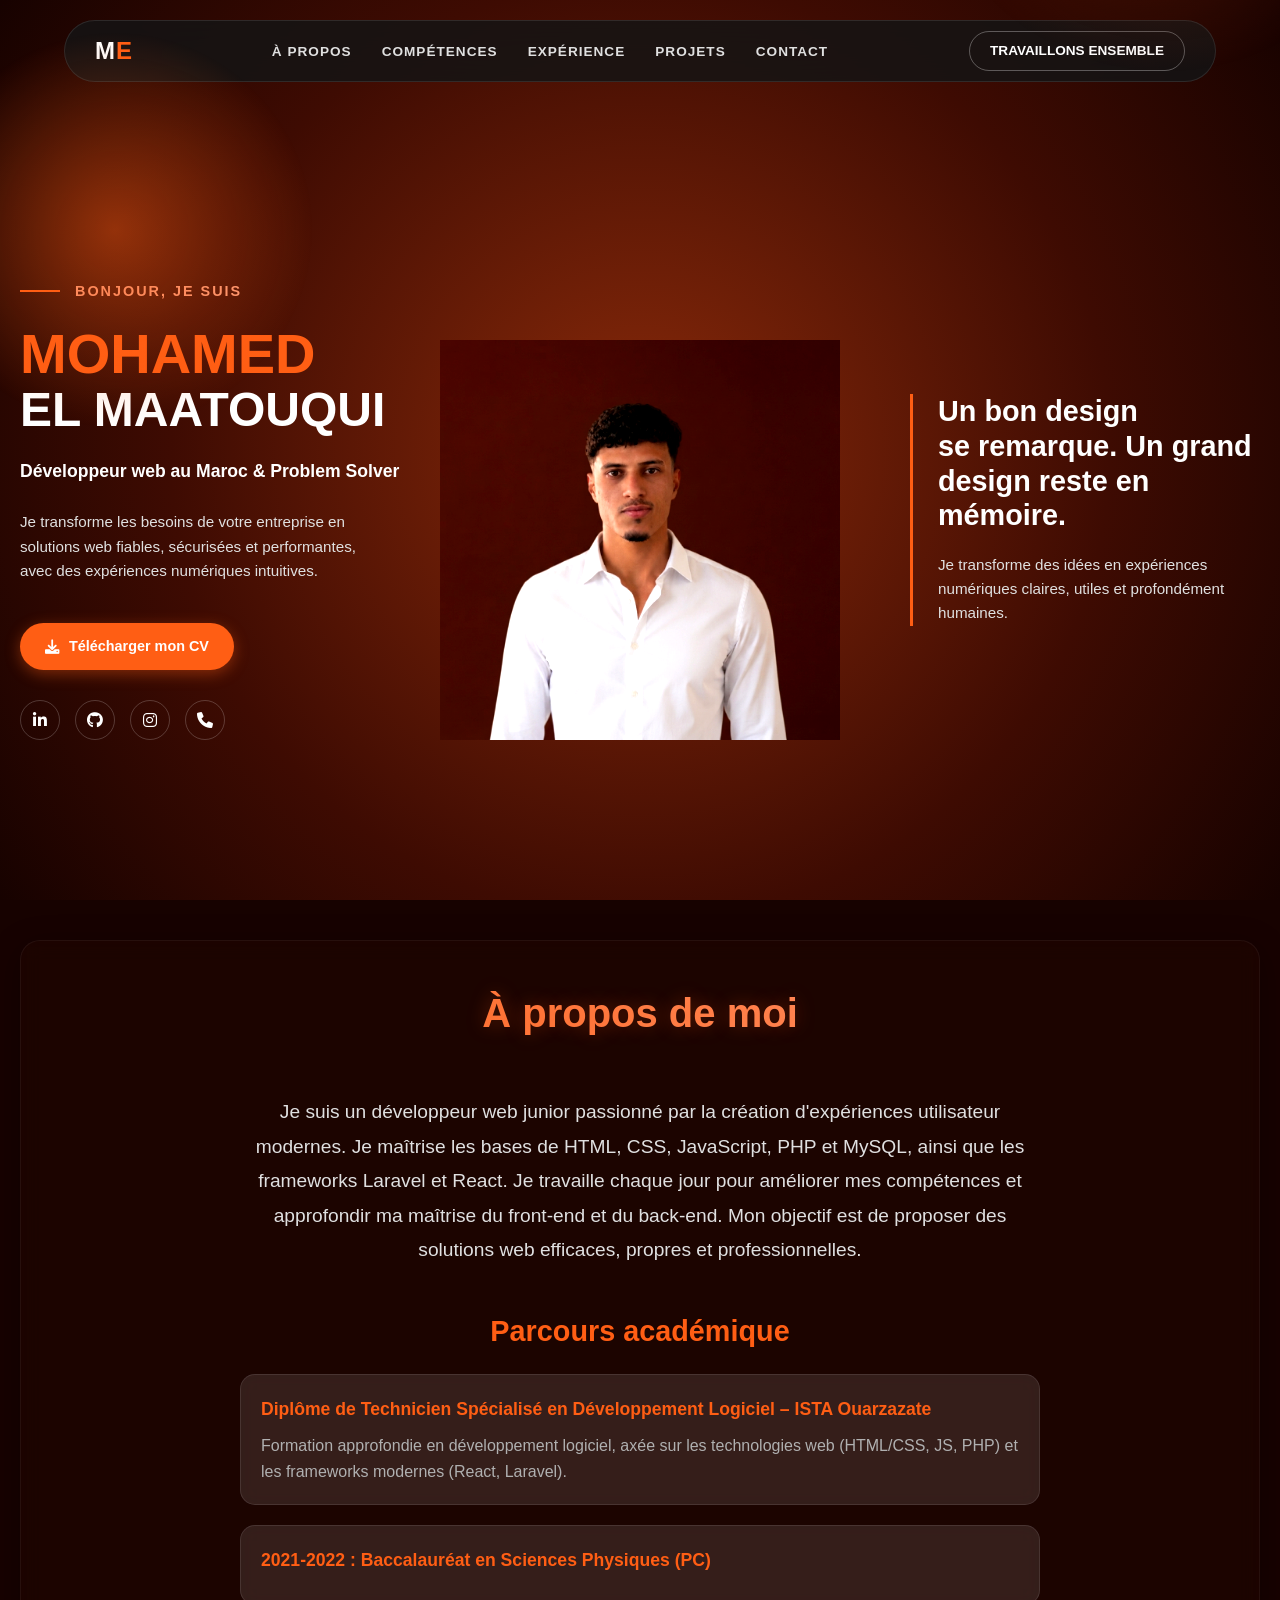
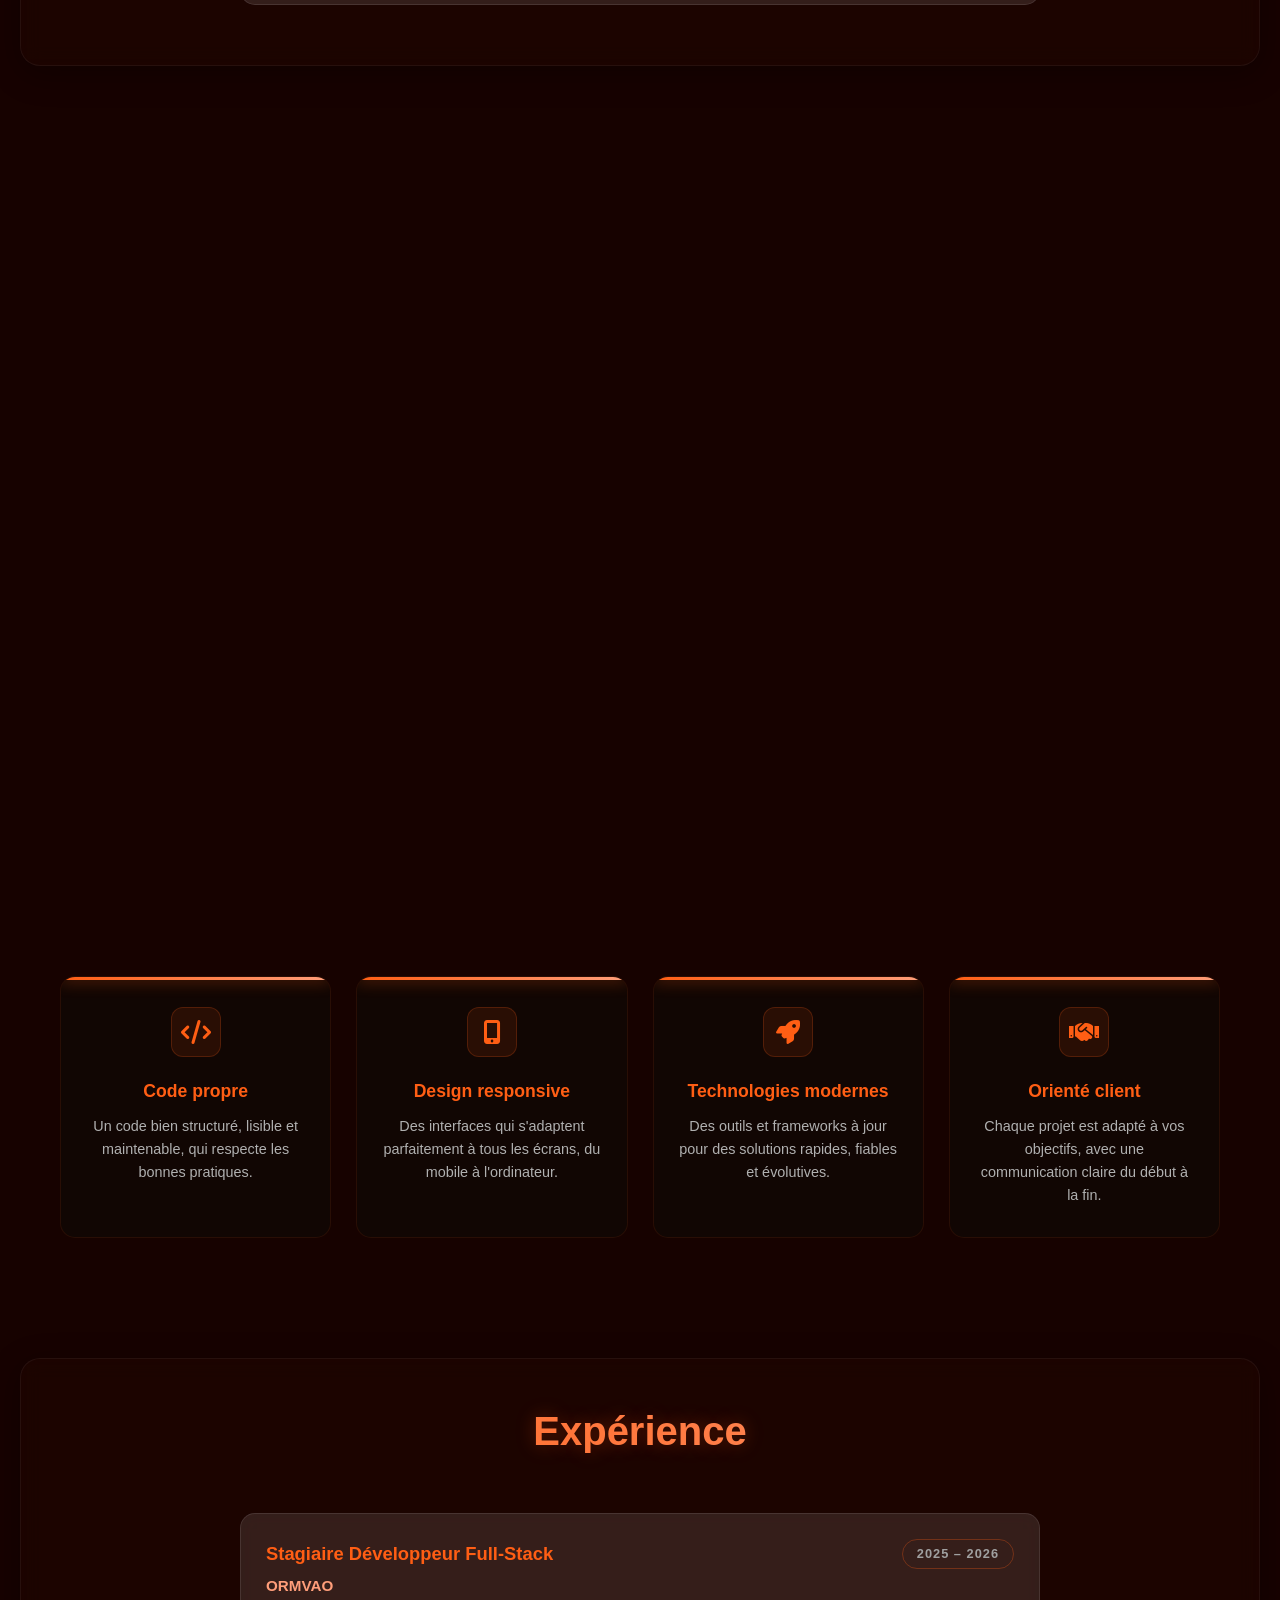
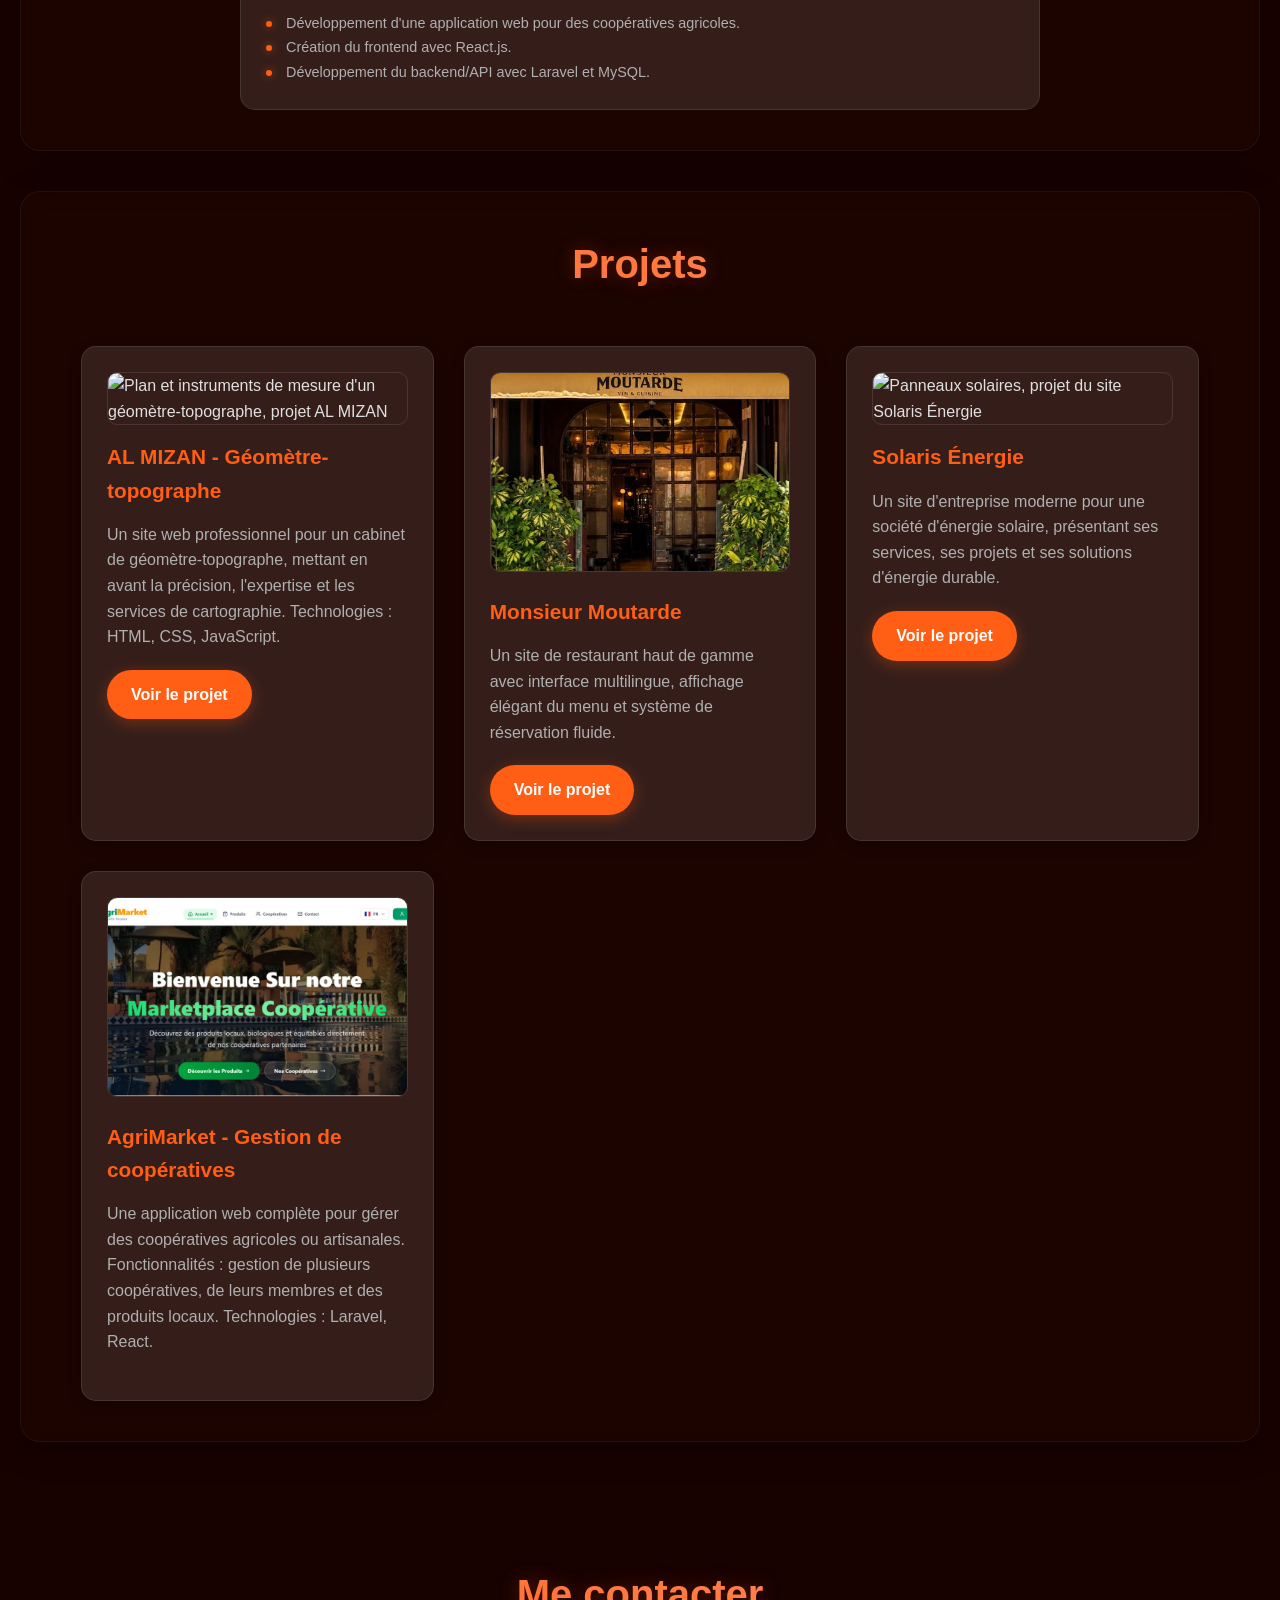
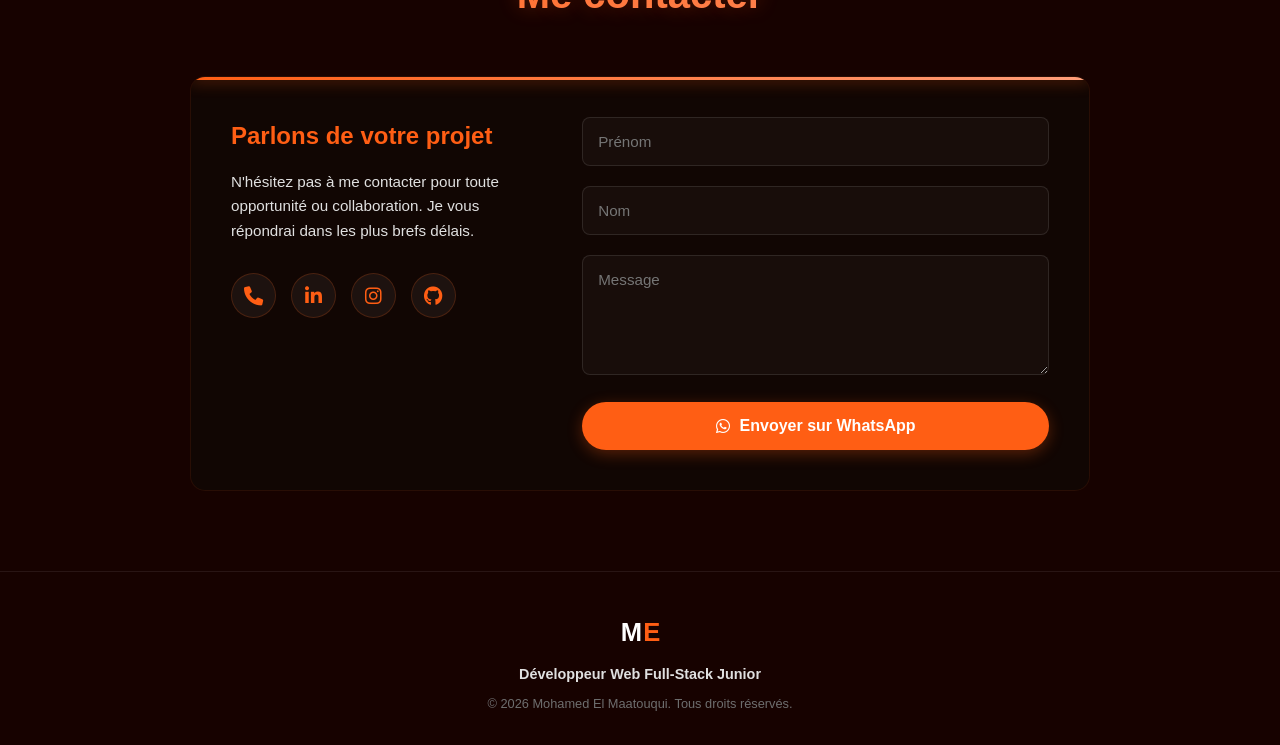
==== commit 4e583452: "Add Google verification" ====
--- a/index.html
+++ b/index.html
@@ -3,6 +3,7 @@
 <head>
     <meta charset="UTF-8">
     <meta name="viewport" content="width=device-width, initial-scale=1.0">
+    <meta name="google-site-verification" content="16tydOdwxLaFJMxzUvtP1CUqROPg59K8yJVlb_u9c5s" />
     <meta name="google-site-verification" content="K3acmIouDz2bPYPYfK6_kBRXBATJ98zgOu8jOFPLVNM" />
     <meta name="theme-color" content="#170200">
 
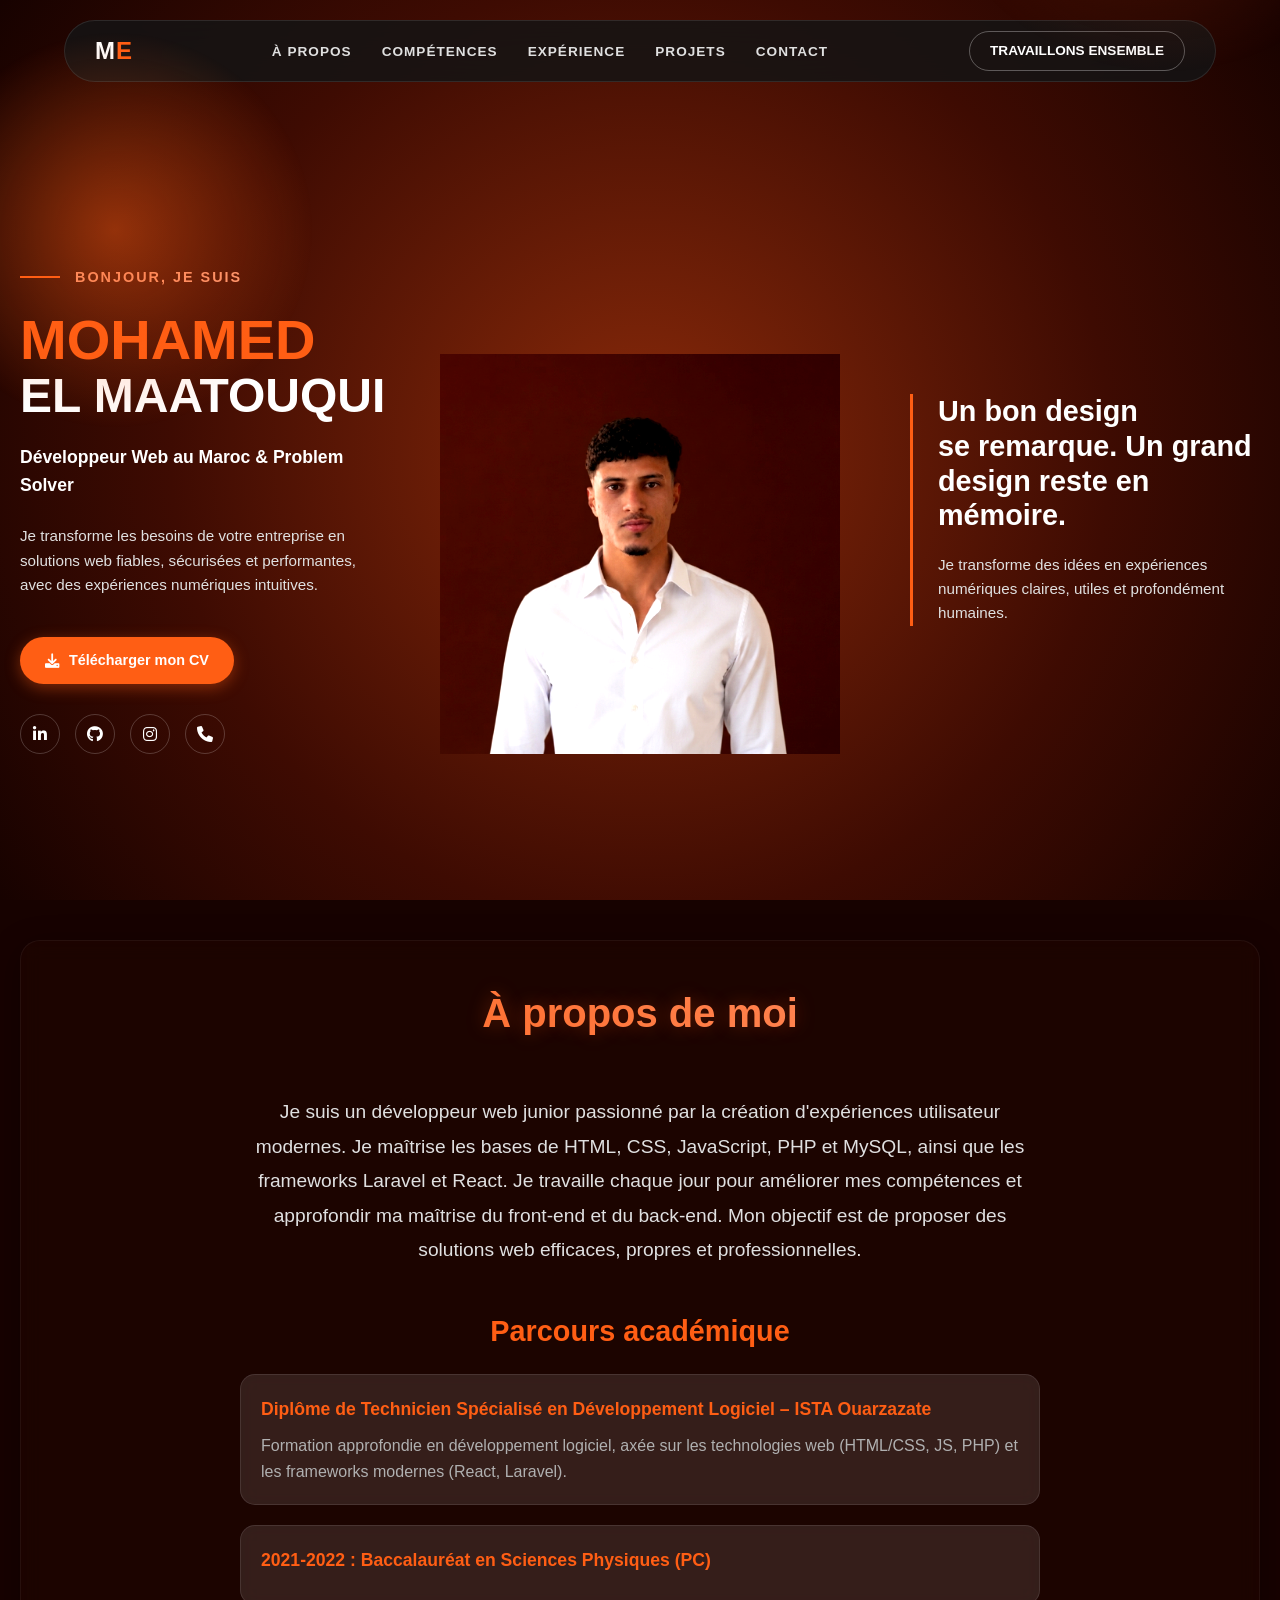
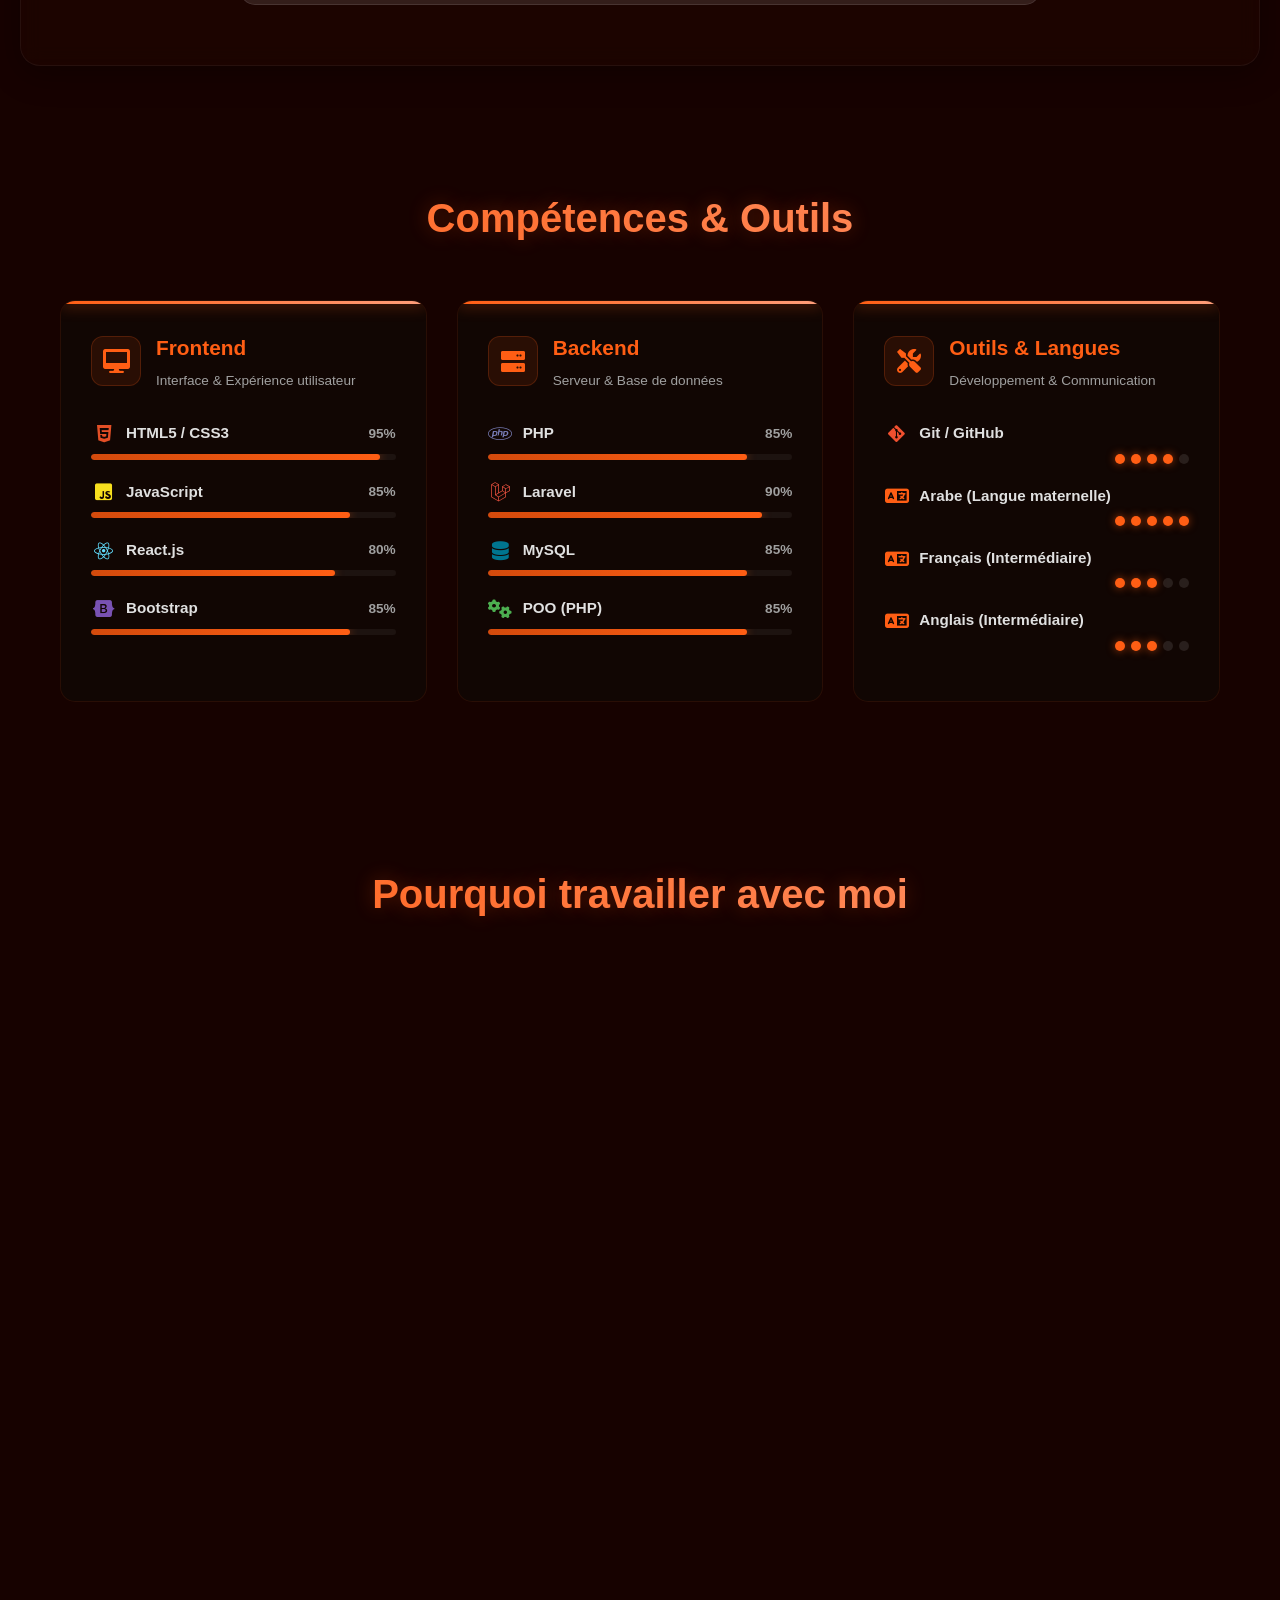
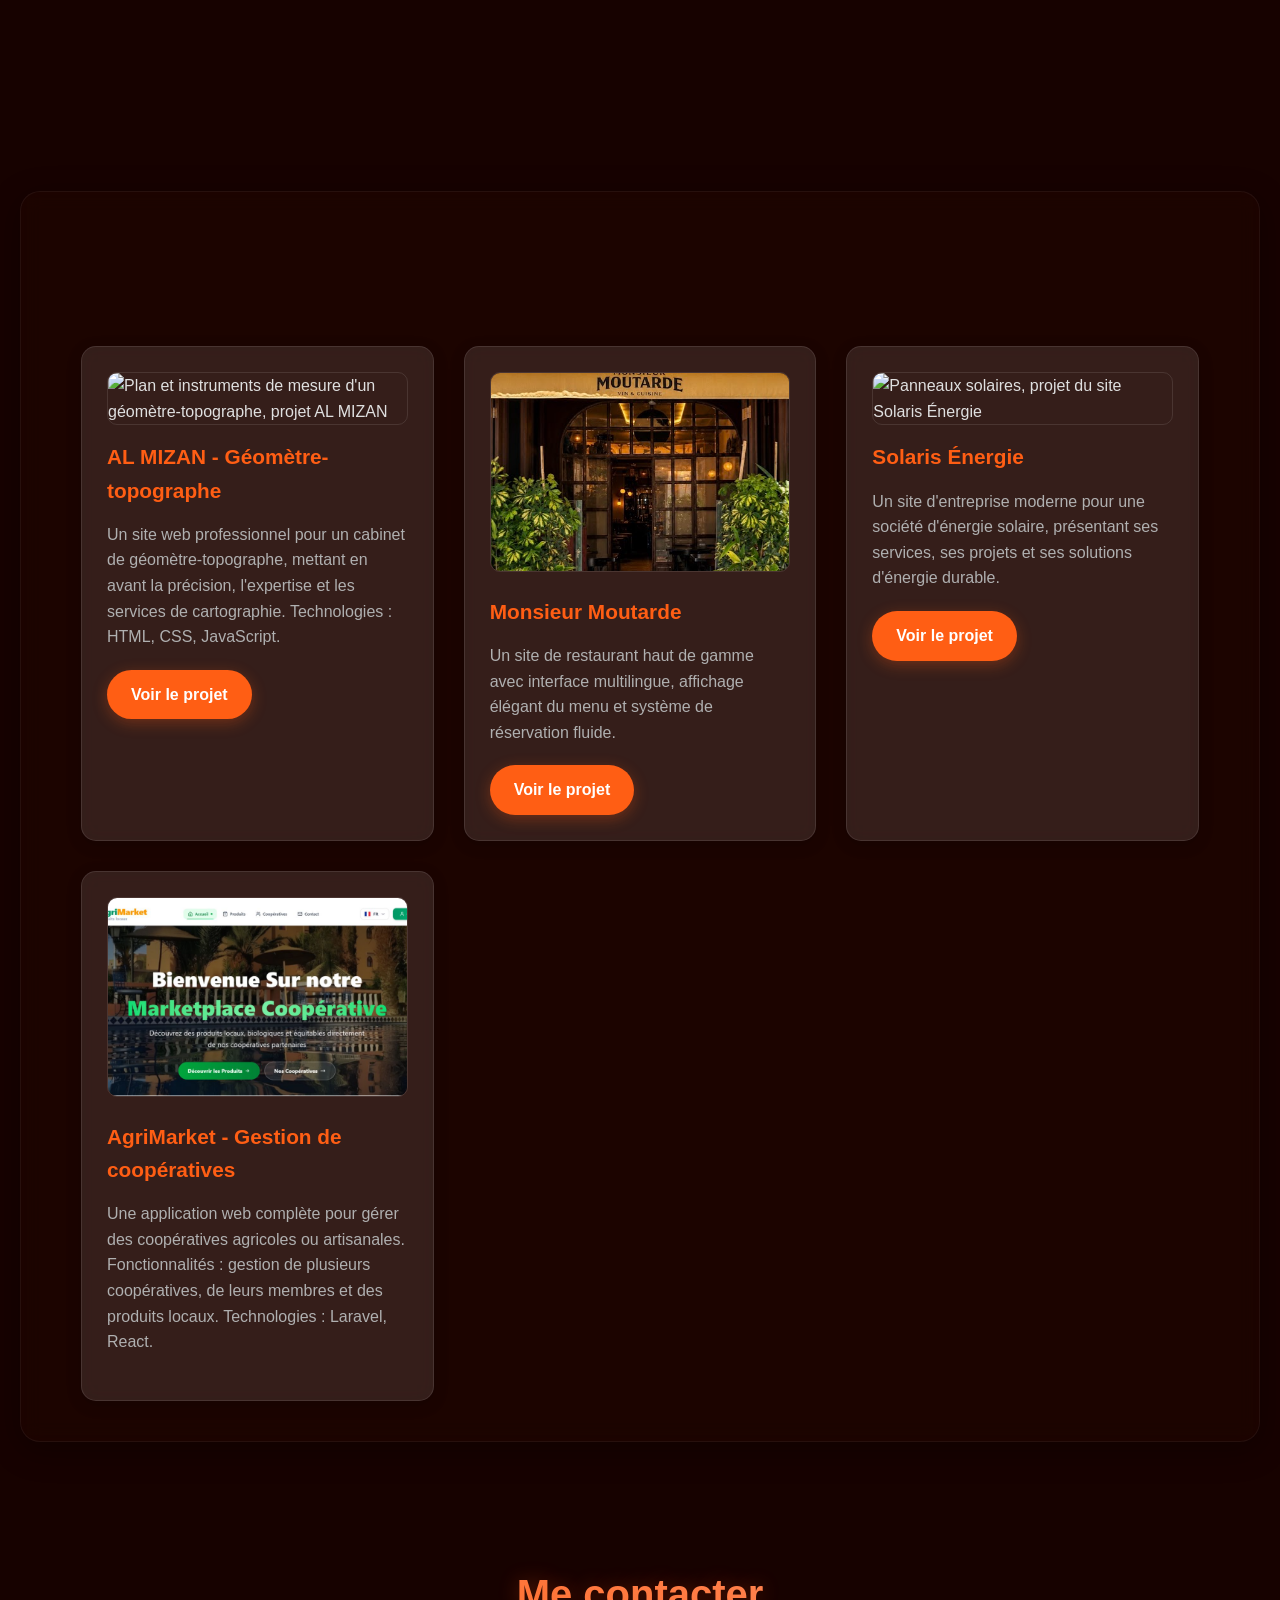
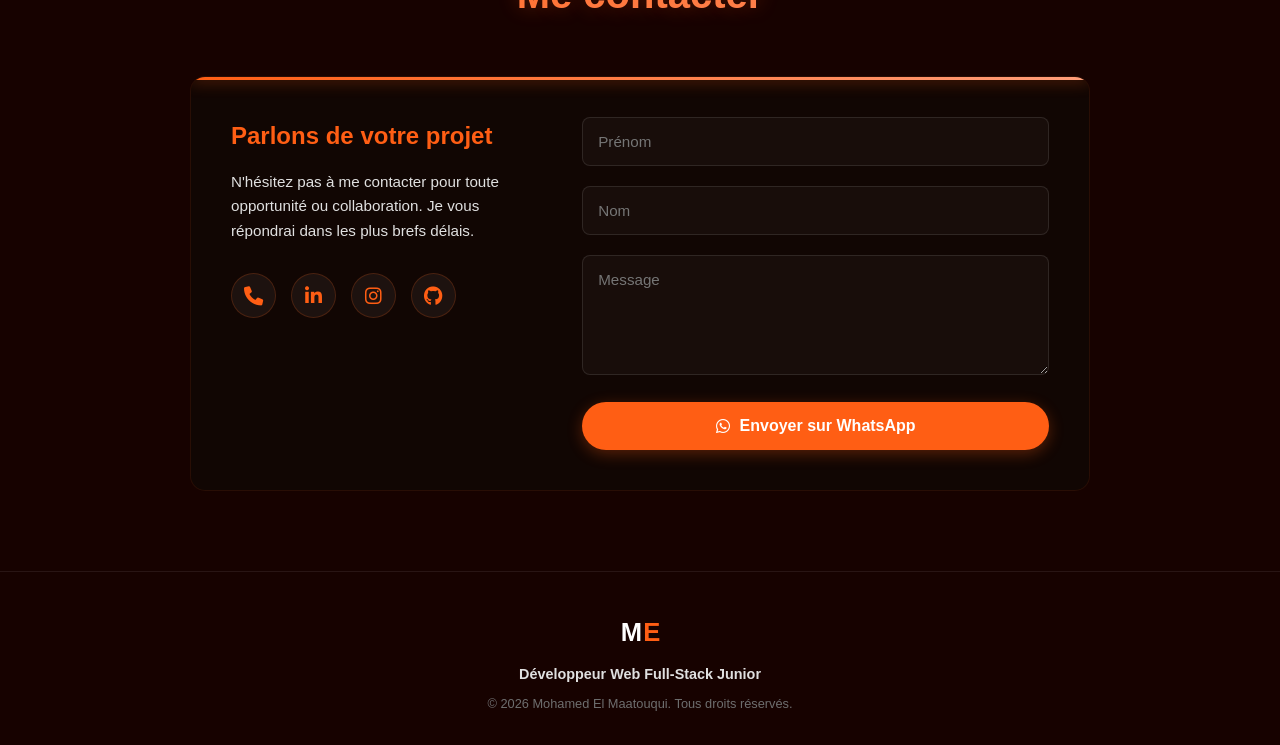
==== commit acbc04a6: "Update portfolio" ====
--- a/index.html
+++ b/index.html
@@ -93,7 +93,7 @@
                     <span class="name-first">MOHAMED</span>
                     <span class="name-last">EL MAATOUQUI</span>
                 </h1>
-                <p class="hero-role">Développeur web au Maroc &amp; Problem Solver</p>
+                <p class="hero-role">Développeur Web au Maroc &amp; Problem Solver</p>
                 <div class="hero-desc">
                     Je transforme les besoins de votre entreprise en solutions web fiables, sécurisées et performantes, avec des expériences numériques intuitives.
                 </div>
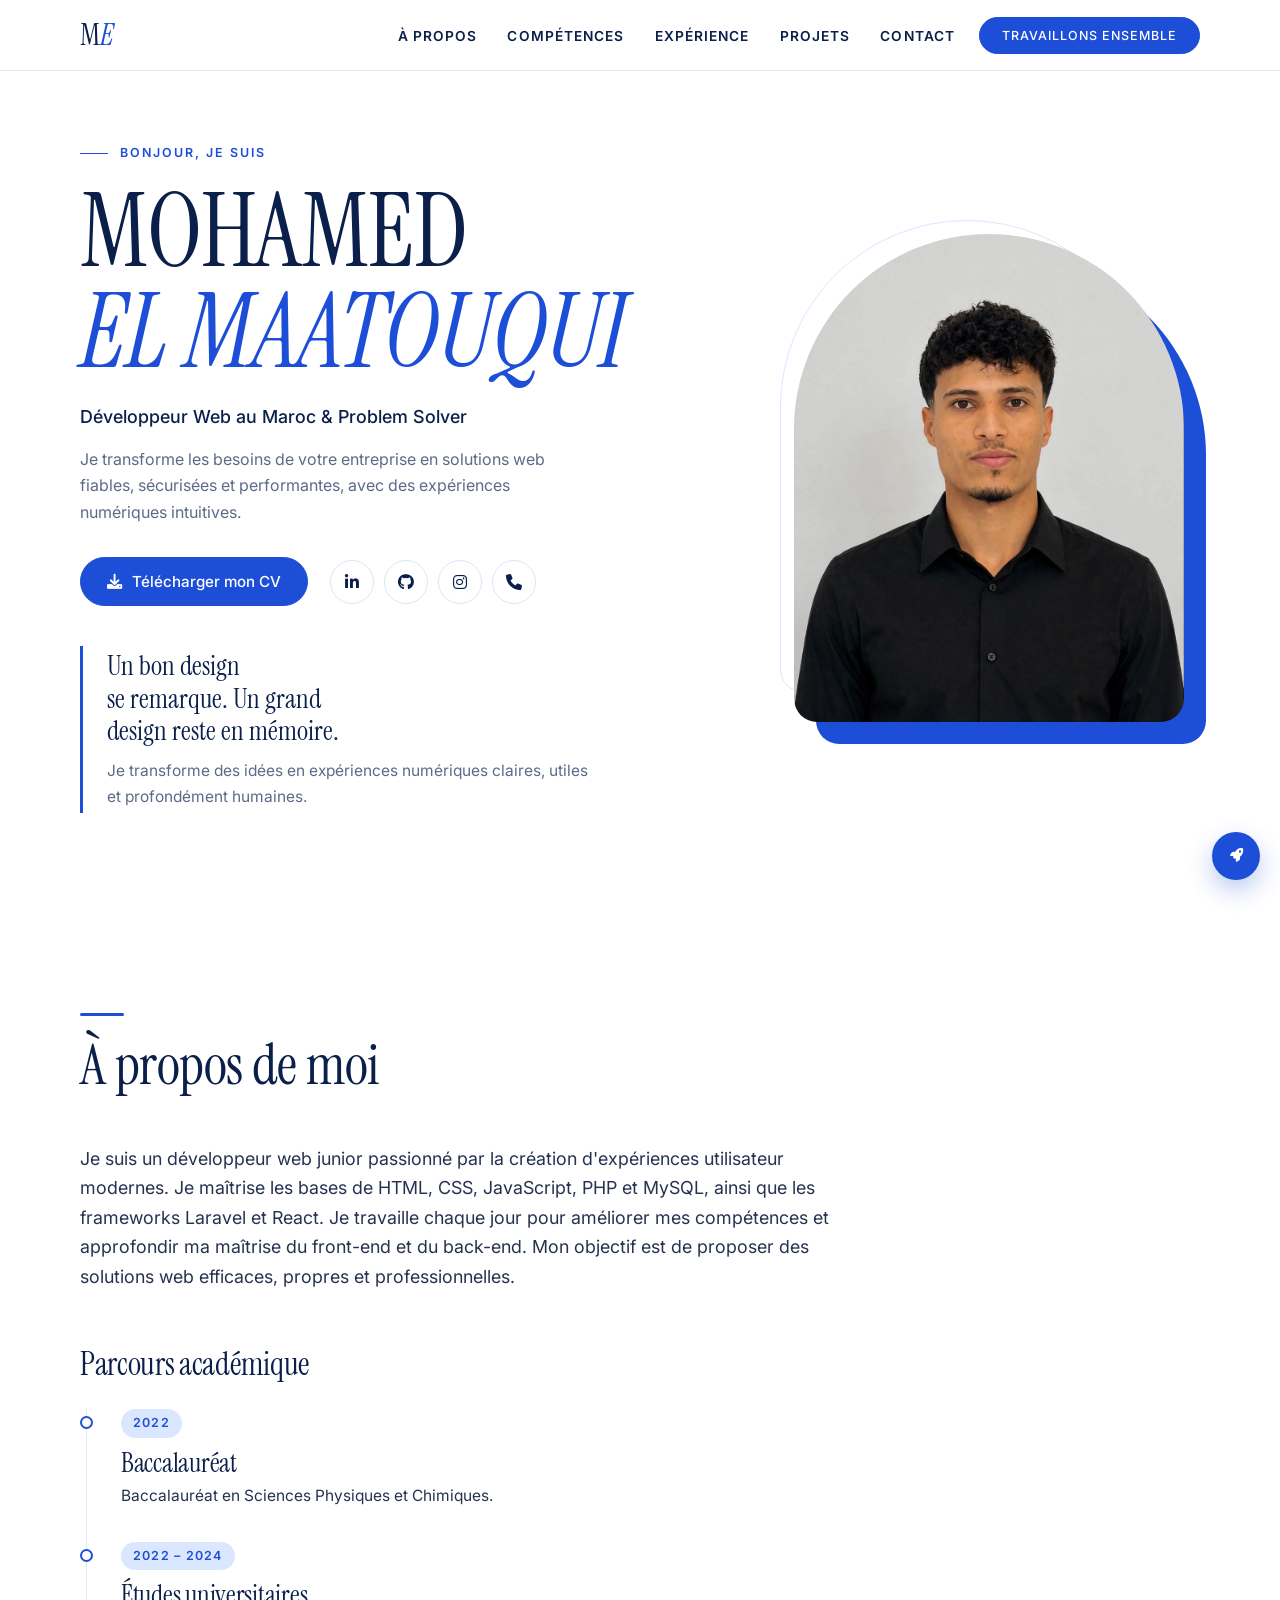
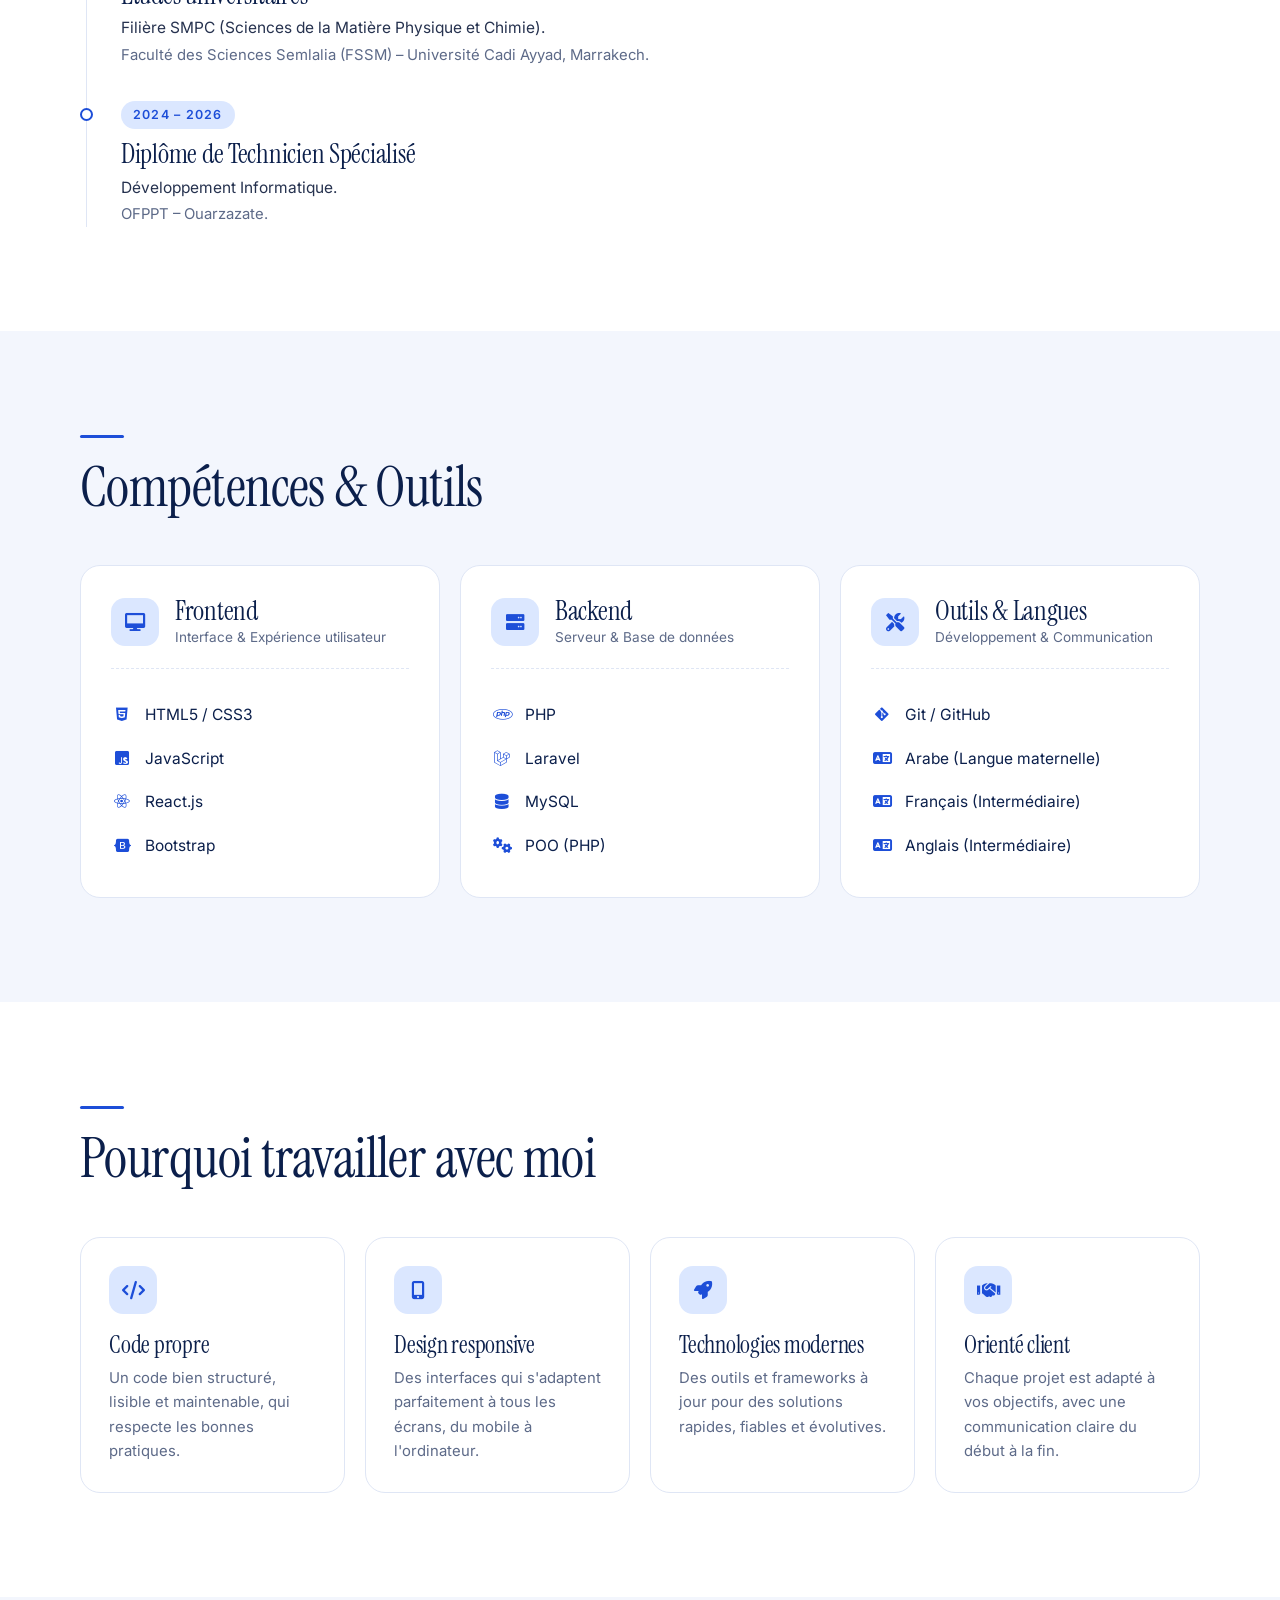
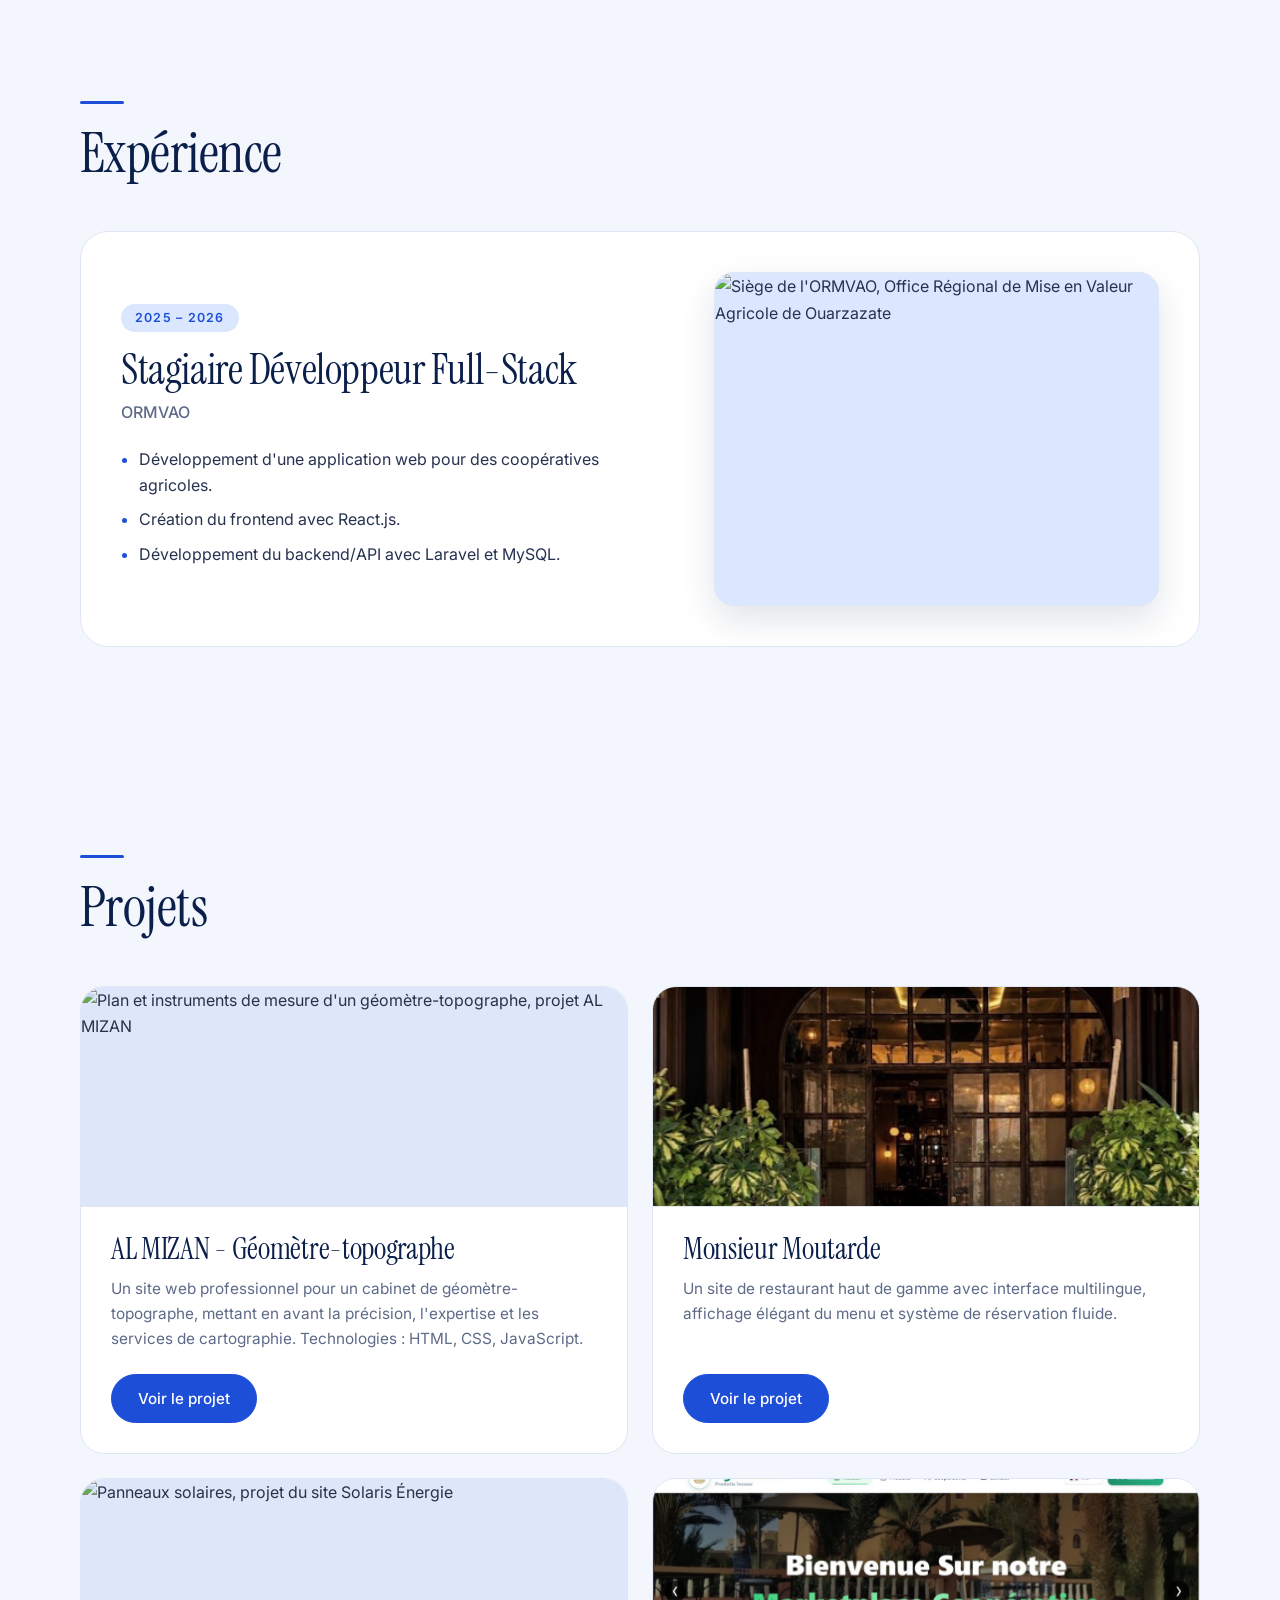
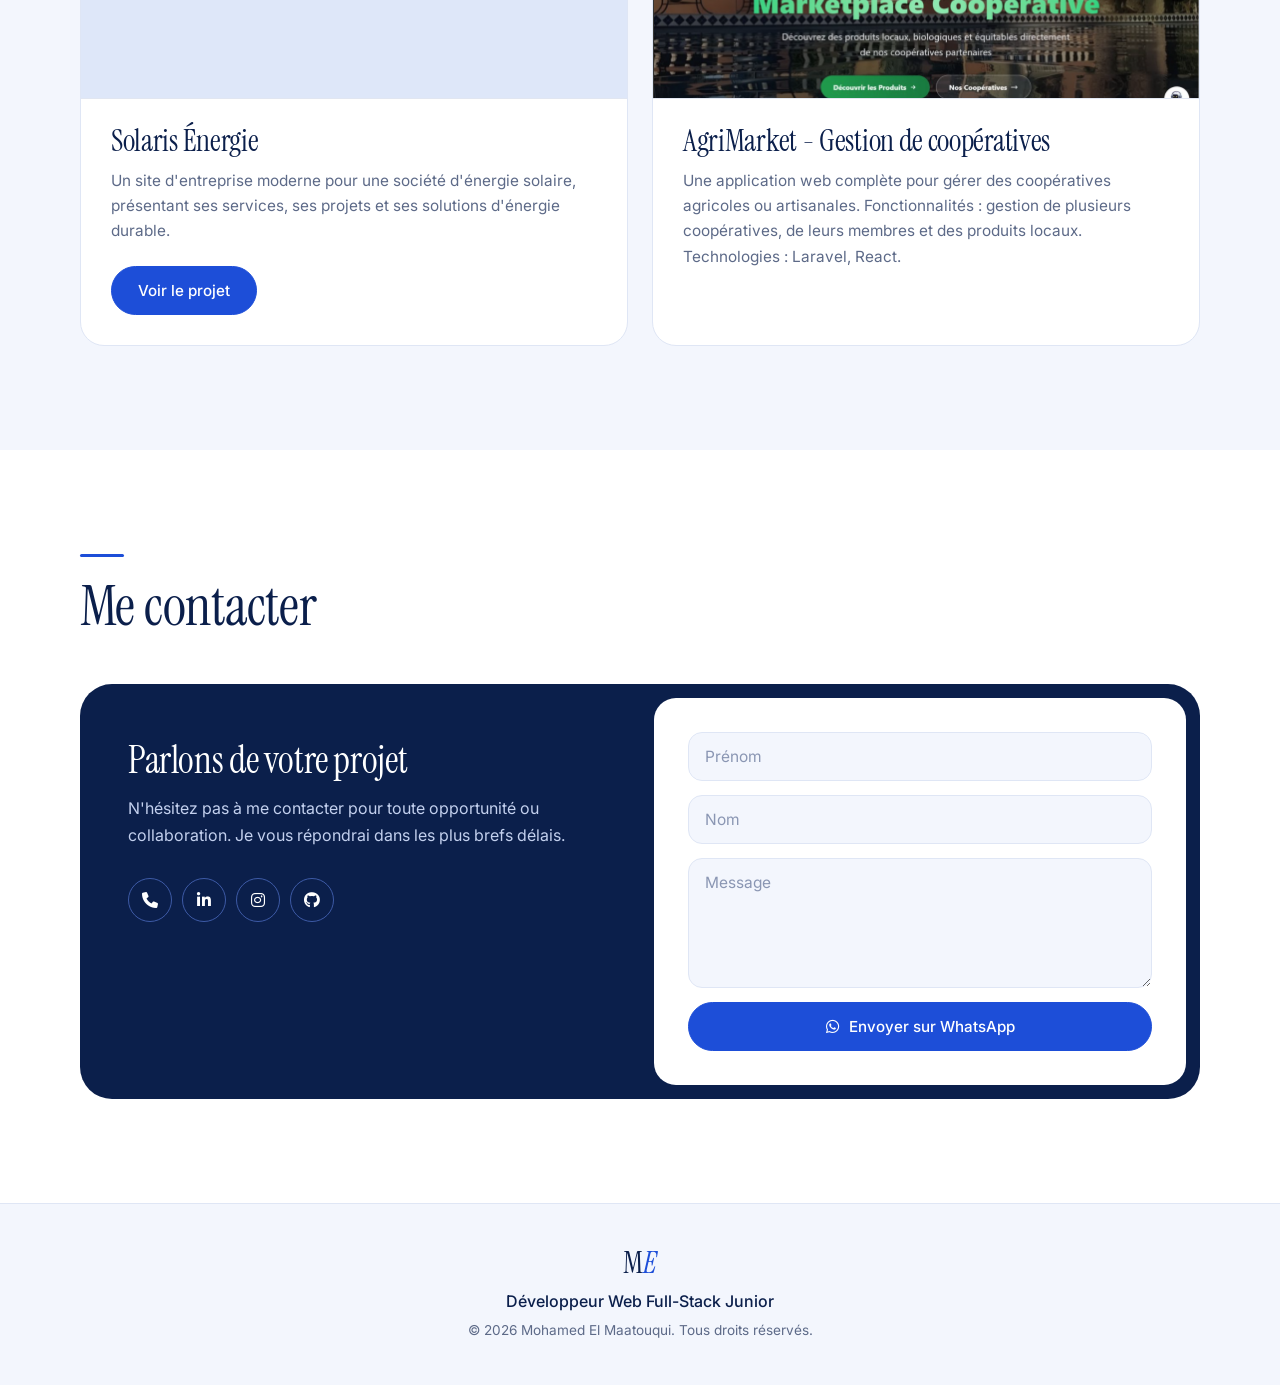
==== commit 183c20ec: "Update portfolio" ====
--- a/index.html
+++ b/index.html
@@ -31,7 +31,7 @@
 
     <link rel="icon" href="data:image/svg+xml,<svg xmlns=%22http://www.w3.org/2000/svg%22 viewBox=%220 0 100 100%22><rect width=%22100%22 height=%22100%22 rx=%2220%22 fill=%22%23ff5e14%22/><text x=%2250%22 y=%2268%22 font-size=%2255%22 font-weight=%22bold%22 text-anchor=%22middle%22 fill=%22white%22 font-family=%22Arial%22>ME</text></svg>">
 
-    <!-- Données structurées (aide Google à comprendre qui vous êtes) -->
+    <!-- Données structurées -->
     <script type="application/ld+json">
     {
       "@context": "https://schema.org",
@@ -128,12 +128,22 @@
             <p class="about-text reveal reveal-up delay-100">Je suis un développeur web junior passionné par la création d'expériences utilisateur modernes. Je maîtrise les bases de HTML, CSS, JavaScript, PHP et MySQL, ainsi que les frameworks Laravel et React. Je travaille chaque jour pour améliorer mes compétences et approfondir ma maîtrise du front-end et du back-end. Mon objectif est de proposer des solutions web efficaces, propres et professionnelles.</p>
             <h3 class="education-title reveal reveal-scale delay-200">Parcours académique</h3>
             <div class="education-timeline">
+                <div class="education-item reveal reveal-left delay-100">
+                    <span class="edu-date">2022</span>
+                    <h4>Baccalauréat</h4>
+                    <p>Baccalauréat en Sciences Physiques et Chimiques.</p>
+                </div>
+                <div class="education-item reveal reveal-left delay-200">
+                    <span class="edu-date">2022 – 2024</span>
+                    <h4>Études universitaires</h4>
+                    <p>Filière SMPC (Sciences de la Matière Physique et Chimie).</p>
+                    <p>Faculté des Sciences Semlalia (FSSM) – Université Cadi Ayyad, Marrakech.</p>
+                </div>
                 <div class="education-item reveal reveal-left delay-300">
-                    <h4>Diplôme de Technicien Spécialisé en Développement Logiciel – ISTA Ouarzazate</h4>
-                    <p>Formation approfondie en développement logiciel, axée sur les technologies web (HTML/CSS, JS, PHP) et les frameworks modernes (React, Laravel).</p>
-                </div>
-                <div class="education-item reveal reveal-left delay-400">
-                    <h4>2021-2022 : Baccalauréat en Sciences Physiques (PC)</h4>
+                    <span class="edu-date">2024 – 2026</span>
+                    <h4>Diplôme de Technicien Spécialisé</h4>
+                    <p>Développement Informatique.</p>
+                    <p>OFPPT – Ouarzazate.</p>
                 </div>
             </div>
         </div>
@@ -313,17 +323,23 @@
         <div class="container">
             <h2 class="section-title reveal reveal-scale">Expérience</h2>
             <div class="experience-timeline">
-                <div class="experience-item reveal reveal-left delay-100">
-                    <div class="experience-header">
+                <div class="experience-item reveal reveal-up delay-100">
+
+                    <!-- Gauche : textes -->
+                    <div class="experience-content">
+                        <span class="experience-period">2025 – 2026</span>
                         <h4>Stagiaire Développeur Full-Stack</h4>
-                        <span class="experience-period">2025 – 2026</span>
-                    </div>
-                    <p class="experience-company">ORMVAO</p>
-                    <ul class="experience-list">
-                        <li>Développement d'une application web pour des coopératives agricoles.</li>
-                        <li>Création du frontend avec React.js.</li>
-                        <li>Développement du backend/API avec Laravel et MySQL.</li>
-                    </ul>
+                        <p class="experience-company">ORMVAO</p>
+                        <ul class="experience-list">
+                            <li>Développement d'une application web pour des coopératives agricoles.</li>
+                            <li>Création du frontend avec React.js.</li>
+                            <li>Développement du backend/API avec Laravel et MySQL.</li>
+                        </ul>
+                    </div>
+
+                    <!-- Droite : image uniquement -->
+                    <img src="ormvao.webp" alt="Siège de l'ORMVAO, Office Régional de Mise en Valeur Agricole de Ouarzazate" class="experience-photo" width="1200" height="888" loading="lazy">
+
                 </div>
             </div>
         </div>
@@ -342,7 +358,7 @@
                 </div>
 
                 <div class="project-card reveal reveal-up delay-200">
-                    <img src="rest/image.png" alt="Site web du restaurant Monsieur Moutarde, façade du restaurant" class="project-thumbnail" width="600" height="200" loading="lazy">
+                    <img src="restaurant-monsieur-moutarde/image.png" alt="Site web du restaurant Monsieur Moutarde, façade du restaurant" class="project-thumbnail" width="600" height="200" loading="lazy">
                     <h3>Monsieur Moutarde</h3>
                     <p>Un site de restaurant haut de gamme avec interface multilingue, affichage élégant du menu et système de réservation fluide.</p>
                     <a href="restaurant-monsieur-moutarde/index.html" class="btn btn-primary" aria-label="Voir le projet Monsieur Moutarde, site de restaurant">Voir le projet</a>
--- a/styles.css
+++ b/styles.css
@@ -1,1184 +1,232 @@
-* {
-    margin: 0;
-    padding: 0;
-    box-sizing: border-box;
-}
-
-body {
-    font-family: 'Segoe UI', Tahoma, Geneva, Verdana, sans-serif;
-    line-height: 1.6;
-    color: #e0e0e0;
-    background: #170200;
-    min-height: 100vh;
-    overflow-x: hidden;
-}
-
-.container {
-    max-width: 1200px;
-    margin: 0 auto;
-    padding: 0 20px;
-}
-
-.new-navbar {
-    position: fixed;
-    top: 20px;
-    left: 50%;
-    transform: translateX(-50%);
-    width: 90%;
-    max-width: 1200px;
-    background: rgba(20, 20, 20, 0.85);
-    backdrop-filter: blur(15px);
-    border-radius: 50px;
-    border: 1px solid rgba(255, 255, 255, 0.1);
-    z-index: 1000;
-    padding: 10px 30px;
-}
-
-.new-navbar .nav-container {
-    display: flex;
-    justify-content: space-between;
-    align-items: center;
-    width: 100%;
-}
-
-.nav-logo-box {
-    display: flex;
-    align-items: center;
-    font-size: 1.5rem;
-    font-weight: 800;
-    letter-spacing: -1px;
-}
-
-.logo-m {
-    color: #fff;
-}
-
-.logo-e {
-    color: #ff5e14;
-    margin-left: 2px;
-}
-
-.new-navbar .nav-links {
-    display: flex;
-    list-style: none;
-    margin: 0;
-    padding: 0;
-}
-
-.new-navbar .nav-links li {
-    margin: 0 15px;
-}
-
-.new-navbar .nav-links a {
-    color: #e0e0e0;
-    text-decoration: none;
-    font-size: 0.85rem;
-    font-weight: 600;
-    letter-spacing: 1px;
-    transition: color 0.3s;
-}
-
-.new-navbar .nav-links a:hover {
-    color: #ff5e14;
-}
-
-.nav-btn {
-    border: 1px solid rgba(255, 255, 255, 0.3);
-    border-radius: 30px;
-    padding: 8px 20px;
-    color: #fff;
-    text-decoration: none;
-    font-size: 0.85rem;
-    font-weight: 600;
-    transition: all 0.3s;
-}
-
-.nav-btn:hover {
-    background: #ff5e14;
-    border-color: #ff5e14;
-}
-
-/* Mobile hamburger */
-.nav-hamburger {
-    display: none;
-    flex-direction: column;
-    justify-content: center;
-    gap: 5px;
-    width: 32px;
-    height: 32px;
-    background: none;
-    border: none;
-    cursor: pointer;
-    padding: 4px;
-}
-
-.nav-hamburger span {
-    display: block;
-    width: 100%;
-    height: 2px;
-    background: #fff;
-    border-radius: 2px;
-    transition: all 0.3s ease;
-}
-
-.nav-hamburger.active span:nth-child(1) {
-    transform: translateY(7px) rotate(45deg);
-}
-
-.nav-hamburger.active span:nth-child(2) {
-    opacity: 0;
-}
-
-.nav-hamburger.active span:nth-child(3) {
-    transform: translateY(-7px) rotate(-45deg);
-}
-
-.mobile-menu {
-    display: none;
-    flex-direction: column;
-    align-items: center;
-    gap: 20px;
-    max-height: 0;
-    overflow: hidden;
-    opacity: 0;
-    transition: all 0.3s ease;
-}
-
-.mobile-menu.active {
-    display: flex;
-    max-height: 400px;
-    opacity: 1;
-    margin-top: 20px;
-    padding-top: 20px;
-    border-top: 1px solid rgba(255, 255, 255, 0.1);
-}
-
-.mobile-nav-links {
-    list-style: none;
-    display: flex;
-    flex-direction: column;
-    gap: 18px;
-    text-align: center;
-    width: 100%;
-}
-
-.mobile-nav-links a {
-    color: #e0e0e0;
-    text-decoration: none;
-    font-size: 0.95rem;
-    font-weight: 600;
-    letter-spacing: 1px;
-    transition: color 0.3s;
-}
-
-.mobile-nav-links a:hover {
-    color: #ff5e14;
-}
-
-.mobile-nav-btn {
-    display: inline-block;
-    text-align: center;
-}
-
-/* HERO SECTION */
-.new-hero {
-    min-height: 100vh;
-    background: radial-gradient(circle at center, #8a2a0a 0%, #3e0b02 60%, #170200 100%);
-    display: flex;
-    align-items: center;
-    padding: 120px 20px 0;
-    overflow: hidden;
-    position: relative;
-}
-
-.hero-grid {
-    max-width: 1400px;
-    margin: 0 auto;
-    width: 100%;
-    display: grid;
-    grid-template-columns: 1fr 1fr 1fr;
-    gap: 20px;
-    align-items: center;
-    position: relative;
-    z-index: 10;
-}
-
-/* Left Column */
-.hero-left {
-    display: flex;
-    flex-direction: column;
-    justify-content: center;
-    padding-right: 20px;
-}
-
-.greeting {
-    display: flex;
-    align-items: center;
-    font-size: 0.9rem;
-    font-weight: 700;
-    letter-spacing: 2px;
-    color: #ff9e7a;
-    margin-bottom: 20px;
-}
-
-.greeting .line {
-    width: 40px;
-    height: 2px;
-    background: #ff5e14;
-    margin-right: 15px;
-}
-
-.hero-name {
-    display: flex;
-    flex-direction: column;
-    line-height: 1.1;
-    margin-bottom: 20px;
-}
-
-.name-first {
-    font-size: 3.5rem;
-    font-weight: 900;
-    color: #ff5e14;
-}
-
-.name-last {
-    font-size: 3rem;
-    font-weight: 900;
-    color: #fff;
-}
-
-.hero-role {
-    font-size: 1.1rem;
-    font-weight: 600;
-    margin-bottom: 25px;
-    color: #fff;
-}
-
-.hero-desc {
-    font-size: 0.95rem;
-    line-height: 1.6;
-    color: #e0e0e0;
-    margin-bottom: 40px;
-    max-width: 90%;
-}
-
-.hero-actions {
-    display: flex;
-    align-items: center;
-    gap: 30px;
-    flex-wrap: wrap;
-}
-
-.btn-download {
-    background: #ff5e14;
-    color: #fff;
-    padding: 12px 25px;
-    border-radius: 30px;
-    text-decoration: none;
-    font-weight: 700;
-    font-size: 0.9rem;
-    display: flex;
-    align-items: center;
-    gap: 10px;
-    transition: all 0.3s;
-    box-shadow: 0 4px 15px rgba(255, 94, 20, 0.4);
-}
-
-.btn-download:hover {
-    background: #e04a08;
-    transform: translateY(-2px);
-}
-
-.hero-socials {
-    display: flex;
-    gap: 15px;
-}
-
-.hero-socials a {
-    width: 40px;
-    height: 40px;
-    border-radius: 50%;
-    border: 1px solid rgba(255, 255, 255, 0.2);
-    display: flex;
-    align-items: center;
-    justify-content: center;
-    color: #fff;
-    text-decoration: none;
-    transition: all 0.3s;
-}
-
-.hero-socials a:hover {
-    background: rgba(255, 255, 255, 0.1);
-    border-color: #fff;
-}
-
-/* Center Column - Image */
-.hero-center {
-    display: flex;
-    justify-content: center;
-    align-items: flex-end;
-    height: 100%;
-    position: relative;
-}
-
-.hero-portrait {
-    width: 100%;
-    max-width: 450px;
-    object-fit: cover;
-    z-index: 5;
-    mix-blend-mode: multiply;
-    filter: contrast(1.1) brightness(1.1);
-}
-
-/* Right Column */
-.hero-right {
-    display: flex;
-    align-items: center;
-    justify-content: flex-end;
-    padding-left: 20px;
-}
-
-.quote-block {
-    border-left: 3px solid #ff5e14;
-    padding-left: 25px;
-    max-width: 350px;
-}
-
-.quote-block .hero-quote {
-    font-size: 1.8rem;
-    line-height: 1.2;
-    font-weight: 800;
-    color: #fff;
-    margin-bottom: 20px;
-}
-
-.quote-block p {
-    font-size: 0.95rem;
-    color: #e0e0e0;
-    line-height: 1.6;
-}
-
-/* Additional Button styles used elsewhere */
-.btn {
-    padding: 12px 24px;
-    border: none;
-    border-radius: 25px;
-    font-size: 1rem;
-    font-weight: 600;
-    cursor: pointer;
-    transition: all 0.3s ease;
-    text-decoration: none;
-    display: inline-block;
-}
-.btn-primary {
-    background: #ff5e14;
-    color: white;
-    box-shadow: 0 4px 15px rgba(255, 94, 20, 0.3);
-}
-.btn-primary:hover {
-    transform: translateY(-2px);
-    background: #e04a08;
-    box-shadow: 0 6px 20px rgba(255, 94, 20, 0.5);
-}
-
-
-
-
-section {
-    padding: 80px 0;
-}
-
-.section-title {
-    font-size: 2.5rem;
-    text-align: center;
-    margin-bottom: 50px;
-    background: linear-gradient(45deg, #ff5e14, #ff9e7a);
-    -webkit-background-clip: text;
-    -webkit-text-fill-color: transparent;
-    background-clip: text;
-    text-shadow: 0 0 20px rgba(255, 94, 20, 0.3);
-}
-
-
-.about {
-    background: rgba(40, 10, 0, 0.3);
-    backdrop-filter: blur(10px);
-    border-radius: 20px;
-    margin: 40px 20px;
-    padding: 40px;
-    box-shadow: 0 8px 32px rgba(0, 0, 0, 0.3);
-    border: 1px solid rgba(255, 255, 255, 0.05);
-}
-
-.about-text {
-    font-size: 1.2rem;
-    text-align: center;
-    max-width: 800px;
-    margin: 0 auto;
-    line-height: 1.8;
-}
-
-.education-title {
-    font-size: 1.8rem;
-    text-align: center;
-    margin: 40px 0 20px;
-    color: #ff5e14;
-}
-
-.education-timeline {
-    max-width: 800px;
-    margin: 0 auto;
-}
-
-.education-item {
-    background: rgba(255, 255, 255, 0.1);
-    backdrop-filter: blur(10px);
-    border-radius: 15px;
-    padding: 20px;
-    margin-bottom: 20px;
-    border: 1px solid rgba(255, 255, 255, 0.1);
-    transition: all 0.3s ease;
-}
-
-.education-item:hover {
-    transform: translateY(-2px);
-    box-shadow: 0 4px 15px rgba(255, 94, 20, 0.2);
-    border-color: rgba(255, 94, 20, 0.3);
-}
-
-.education-item h4 {
-    color: #ff5e14;
-    margin-bottom: 10px;
-    font-size: 1.1rem;
-}
-
-.education-item p {
-    color: #b0b0b0;
-    line-height: 1.6;
-}
-
-
-/* SKILLS DASHBOARD */
-.skills {
-    padding: 80px 0;
-}
-
-.skills-dashboard {
-    display: grid;
-    grid-template-columns: repeat(auto-fit, minmax(300px, 1fr));
-    gap: 30px;
-    margin-top: 40px;
-}
-
-.skills-card {
-    background: #110603;
-    border: 1px solid rgba(255, 94, 20, 0.1);
-    border-radius: 15px;
-    padding: 30px;
-    position: relative;
-    overflow: hidden;
-    transition: all 0.3s ease;
-}
-
-/* Glowing top border */
-.skills-card::before {
-    content: '';
-    position: absolute;
+/* ==========================================================
+   Portfolio — Mohamed El Maatouqui
+   Design : blanc + bleu.
+   ========================================================== */
+@import url("https://fonts.googleapis.com/css2?family=Inter:wght@400;500;600&family=Instrument+Serif:ital@0;1&display=swap");
+
+:root{
+  --bg:#fff; --soft:#f3f6fd; --line:#dfe6f5;
+  --navy:#0b1f4b; --ink:#26324f; --muted:#5d6a88;
+  --blue:#1d4ed8; --blue-d:#173fae; --sky:#dbe7ff;
+  --serif:"Instrument Serif",Georgia,"Times New Roman",serif;
+  --sans:Inter,system-ui,-apple-system,"Segoe UI",Roboto,sans-serif;
+  --w:1120px;
+}
+*,*::before,*::after{box-sizing:border-box;margin:0;padding:0}
+html{scroll-behavior:smooth;scroll-padding-top:84px}
+body{font-family:var(--sans);color:var(--ink);background:var(--bg);line-height:1.65;font-size:16px;-webkit-font-smoothing:antialiased;overflow-x:hidden}
+img{max-width:100%;display:block}
+a{color:inherit;text-decoration:none}
+ul{list-style:none}
+:focus-visible{outline:3px solid var(--blue);outline-offset:3px;border-radius:6px}
+.container{width:min(var(--w),100% - 40px);margin-inline:auto}
+h1,h2,h3,h4{font-family:var(--serif);font-weight:400;color:var(--navy);line-height:1.08;letter-spacing:-.01em}
+section{padding:104px 0}
+.skills,.experience,.projects{background:var(--soft)}
+.why-me,.about,.contact{background:var(--bg)}
+.hero.new-hero{background:var(--bg)}
+
+.section-title{font-size:clamp(2.3rem,5vw,3.5rem);margin-bottom:48px;position:relative;padding-top:22px}
+.section-title::before{content:"";position:absolute;top:0;left:0;width:44px;height:3px;background:var(--blue);border-radius:3px}
+
+/* ---------- Boutons ---------- */
+.btn,.nav-btn,.btn-download{display:inline-flex;align-items:center;justify-content:center;gap:10px;padding:14px 26px;border-radius:999px;font:500 .95rem var(--sans);border:1.5px solid var(--blue);cursor:pointer;transition:.25s;text-transform:none;letter-spacing:0}
+.btn-primary,.nav-btn,.btn-download{background:var(--blue);color:#fff}
+.btn-primary:hover,.nav-btn:hover,.btn-download:hover{background:var(--blue-d);border-color:var(--blue-d);transform:translateY(-2px)}
+
+/* ---------- Navigation ---------- */
+.navbar {
+    position: sticky;
     top: 0;
-    left: 0;
-    width: 100%;
-    height: 3px;
-    background: linear-gradient(90deg, #ff5e14, #ff9e7a);
-    box-shadow: 0 0 15px rgba(255, 94, 20, 0.8);
-}
-
-.skills-card:hover {
-    transform: translateY(-5px);
-    box-shadow: 0 10px 30px rgba(255, 94, 20, 0.15);
-    border-color: rgba(255, 94, 20, 0.3);
-}
-
-.card-header {
-    display: flex;
-    align-items: center;
-    gap: 15px;
-    margin-bottom: 30px;
-}
-
-.icon-box {
-    width: 50px;
-    height: 50px;
-    background: rgba(255, 94, 20, 0.1);
-    border: 1px solid rgba(255, 94, 20, 0.2);
-    border-radius: 12px;
-    display: flex;
-    align-items: center;
-    justify-content: center;
-    font-size: 1.5rem;
-    color: #ff5e14;
-}
-
-.card-header h3 {
-    font-size: 1.3rem;
-    color: #ff5e14;
-    margin-bottom: 5px;
-}
-
-.card-header p {
-    font-size: 0.85rem;
-    color: #a0a0a0;
-}
-
-.skill-row {
-    margin-bottom: 20px;
-}
-
-.skill-info {
-    display: flex;
-    align-items: center;
-    margin-bottom: 8px;
-    font-size: 0.95rem;
-}
-
-.skill-info i {
-    width: 25px;
-    font-size: 1.2rem;
-    margin-right: 10px;
-    text-align: center;
-}
-
-.skill-info span:not(.pct) {
-    font-weight: 600;
-    color: #e0e0e0;
-    flex-grow: 1;
-}
-
-.skill-info .pct {
-    font-size: 0.85rem;
-    color: #a0a0a0;
-    font-weight: 700;
-}
-
-.progress-bar {
-    height: 6px;
-    background: rgba(255, 255, 255, 0.05);
-    border-radius: 10px;
-    overflow: hidden;
-}
-
-.progress-fill {
-    height: 100%;
-    background: linear-gradient(90deg, #d34a0c, #ff5e14);
-    border-radius: 10px;
-    box-shadow: 0 0 10px rgba(255, 94, 20, 0.5);
-}
-
-.dots-indicator {
-    display: flex;
-    gap: 6px;
-    justify-content: flex-end;
-}
-
-.dot {
-    width: 10px;
-    height: 10px;
-    border-radius: 50%;
-    background: rgba(255, 255, 255, 0.1);
-}
-
-.dot.active {
-    background: #ff5e14;
-    box-shadow: 0 0 8px rgba(255, 94, 20, 0.6);
-}
-
-
-/* WHY WORK WITH ME */
-.why-me {
-    padding: 80px 0;
-}
-
-.why-me-grid {
-    display: grid;
-    grid-template-columns: repeat(auto-fit, minmax(230px, 1fr));
-    gap: 25px;
-    margin-top: 40px;
-}
-
-.why-me-card {
-    background: #110603;
-    border: 1px solid rgba(255, 94, 20, 0.1);
-    border-radius: 15px;
-    padding: 30px 25px;
-    text-align: center;
-    position: relative;
-    overflow: hidden;
-    transition: all 0.3s ease;
-}
-
-.why-me-card::before {
-    content: '';
-    position: absolute;
-    top: 0;
-    left: 0;
-    width: 100%;
-    height: 3px;
-    background: linear-gradient(90deg, #ff5e14, #ff9e7a);
-    box-shadow: 0 0 15px rgba(255, 94, 20, 0.8);
-}
-
-.why-me-card:hover {
-    transform: translateY(-5px);
-    box-shadow: 0 10px 30px rgba(255, 94, 20, 0.15);
-    border-color: rgba(255, 94, 20, 0.3);
-}
-
-.why-me-card .icon-box {
-    margin: 0 auto 20px;
-}
-
-.why-me-card h4 {
-    color: #ff5e14;
-    font-size: 1.1rem;
-    margin-bottom: 10px;
-}
-
-.why-me-card p {
-    color: #b0b0b0;
-    font-size: 0.9rem;
-    line-height: 1.6;
-}
-
-
-/* EXPERIENCE */
-.experience {
-    background: rgba(40, 10, 0, 0.3);
-    backdrop-filter: blur(10px);
-    border-radius: 20px;
-    margin: 40px 20px;
-    padding: 40px;
-    box-shadow: 0 8px 32px rgba(0, 0, 0, 0.3);
-    border: 1px solid rgba(255, 255, 255, 0.05);
-}
-
-.experience-timeline {
-    max-width: 800px;
-    margin: 0 auto;
-}
-
-.experience-item {
-    background: rgba(255, 255, 255, 0.1);
-    backdrop-filter: blur(10px);
-    border-radius: 15px;
-    padding: 25px;
-    border: 1px solid rgba(255, 255, 255, 0.1);
-    transition: all 0.3s ease;
-}
-
-.experience-item:hover {
-    transform: translateY(-2px);
-    box-shadow: 0 4px 15px rgba(255, 94, 20, 0.2);
-    border-color: rgba(255, 94, 20, 0.3);
-}
-
-.experience-header {
-    display: flex;
-    justify-content: space-between;
-    align-items: center;
-    flex-wrap: wrap;
-    gap: 10px;
-    margin-bottom: 5px;
-}
-
-.experience-header h4 {
-    color: #ff5e14;
-    font-size: 1.15rem;
-}
-
-.experience-period {
-    font-size: 0.8rem;
-    font-weight: 700;
-    letter-spacing: 1px;
-    color: #a0a0a0;
-    border: 1px solid rgba(255, 94, 20, 0.3);
-    border-radius: 20px;
-    padding: 4px 14px;
-}
-
-.experience-company {
-    color: #ff9e7a;
-    font-weight: 600;
-    font-size: 0.95rem;
-    margin-bottom: 12px;
-}
-
-.experience-list {
-    list-style: none;
-    padding: 0;
-}
-
-.experience-list li {
-    color: #b0b0b0;
-    font-size: 0.9rem;
-    line-height: 1.7;
-    padding-left: 20px;
-    position: relative;
-}
-
-.experience-list li::before {
-    content: '';
-    position: absolute;
-    left: 0;
-    top: 10px;
-    width: 6px;
-    height: 6px;
-    border-radius: 50%;
-    background: #ff5e14;
-    box-shadow: 0 0 8px rgba(255, 94, 20, 0.6);
-}
-
-
-.projects {
-    background: rgba(40, 10, 0, 0.3);
-    backdrop-filter: blur(10px);
-    border-radius: 20px;
-    margin: 40px 20px;
-    padding: 40px;
-    box-shadow: 0 8px 32px rgba(0, 0, 0, 0.3);
-    border: 1px solid rgba(255, 255, 255, 0.05);
-}
-
-.projects-grid {
-    display: grid;
-    grid-template-columns: repeat(auto-fit, minmax(300px, 1fr));
-    gap: 30px;
-}
-
-.project-card {
-    background: rgba(255, 255, 255, 0.1);
-    backdrop-filter: blur(10px);
-    border-radius: 15px;
-    padding: 25px;
-    transition: all 0.3s ease;
-    border: 1px solid rgba(255, 255, 255, 0.1);
-    box-shadow: 0 4px 15px rgba(0, 0, 0, 0.2);
-}
-
-.project-card:hover {
-    transform: translateY(-5px);
-    box-shadow: 0 8px 25px rgba(255, 94, 20, 0.3);
-    border-color: rgba(255, 94, 20, 0.3);
-}
-
-.project-card .project-thumbnail {
-    width: 100%;
-    height: 200px;
-    object-fit: cover;
-    border-radius: 10px;
-    margin-bottom: 15px;
-    border: 1px solid rgba(255, 255, 255, 0.1);
-}
-
-.project-card h3 {
-    font-size: 1.3rem;
-    margin-bottom: 15px;
-    color: #ff5e14;
-}
-
-.project-card p {
-    margin-bottom: 20px;
-    color: #b0b0b0;
-}
-
-
-
-.contact {
-    padding: 80px 0;
-}
-
-.contact-card {
-    background: #110603;
-    border: 1px solid rgba(255, 94, 20, 0.1);
-    border-radius: 15px;
-    padding: 40px;
-    position: relative;
-    overflow: hidden;
-    display: grid;
-    grid-template-columns: 1fr 1.5fr;
-    gap: 40px;
-    max-width: 900px;
-    margin: 0 auto;
-}
-
-.contact-card::before {
-    content: '';
-    position: absolute;
-    top: 0;
-    left: 0;
-    width: 100%;
-    height: 3px;
-    background: linear-gradient(90deg, #ff5e14, #ff9e7a);
-    box-shadow: 0 0 15px rgba(255, 94, 20, 0.8);
-}
-
-.contact-info h3 {
-    font-size: 1.5rem;
-    color: #ff5e14;
-    margin-bottom: 15px;
-}
-
-.contact-info p {
-    color: #e0e0e0;
-    margin-bottom: 30px;
-    font-size: 0.95rem;
-}
-
-.social-links-new {
-    display: flex;
-    gap: 15px;
-}
-
-.social-links-new a {
-    width: 45px;
-    height: 45px;
-    border-radius: 50%;
-    background: rgba(255, 255, 255, 0.05);
-    border: 1px solid rgba(255, 94, 20, 0.2);
-    display: flex;
-    align-items: center;
-    justify-content: center;
-    color: #ff5e14;
-    font-size: 1.2rem;
-    transition: all 0.3s;
-    text-decoration: none;
-}
-
-.social-links-new a:hover {
-    background: #ff5e14;
-    color: #fff;
-    box-shadow: 0 0 15px rgba(255, 94, 20, 0.5);
-    transform: translateY(-3px);
-}
-
-.contact-form {
-    display: flex;
-    flex-direction: column;
-    gap: 20px;
-}
-
-.form-group input,
-.form-group textarea {
-    width: 100%;
-    padding: 15px;
-    border: 1px solid rgba(255, 255, 255, 0.1);
-    border-radius: 8px;
-    background: rgba(255, 255, 255, 0.03);
-    color: #fff;
-    font-size: 0.95rem;
-    font-family: inherit;   /* ← هادا هو السطر الجديد */
-    transition: all 0.3s;
-}
-
-.form-group input:focus,
-.form-group textarea:focus {
-    outline: none;
-    border-color: #ff5e14;
-    box-shadow: 0 0 10px rgba(255, 94, 20, 0.3);
-    background: rgba(255, 255, 255, 0.06);
-}
-
-.form-group textarea {
-    resize: vertical;
-    min-height: 120px;
-}
-
-.contact-form .btn-primary {
-    width: 100%;
-    display: flex;
-    justify-content: center;
-    align-items: center;
-    gap: 10px;
-    font-size: 1rem;
-    padding: 15px;
-}
-
-
-/* BACK TO TOP */
-.back-to-top {
-    position: fixed;
-    bottom: 30px;
-    right: 30px;
-    width: 55px;
-    height: 55px;
-    border-radius: 50%;
-    background: linear-gradient(135deg, #ff5e14, #ff9e7a);
-    border: 1px solid rgba(255, 255, 255, 0.15);
-    display: flex;
-    align-items: center;
-    justify-content: center;
-    cursor: pointer;
-    box-shadow: 0 4px 20px rgba(255, 94, 20, 0.5);
-    opacity: 0;
-    visibility: hidden;
-    transform: translateY(20px);
-    transition: opacity 0.4s ease, visibility 0.4s ease, transform 0.4s cubic-bezier(0.5, 0, 0, 1), box-shadow 0.3s ease;
-    z-index: 999;
-}
-
-.back-to-top.visible {
-    opacity: 1;
-    visibility: visible;
-    transform: translateY(0);
-}
-
-.back-to-top i {
-    color: #fff;
-    font-size: 1.25rem;
-    transform: rotate(-45deg);
-    transition: transform 0.3s ease;
-}
-
-.back-to-top:hover {
-    transform: translateY(-5px);
-    box-shadow: 0 8px 28px rgba(255, 94, 20, 0.7);
-}
-
-.back-to-top:hover i {
-    animation: rocket-launch 0.7s ease;
-}
-
-@keyframes rocket-launch {
-    0% { transform: rotate(-45deg) translateY(0); }
-    40% { transform: rotate(-45deg) translateY(-6px); }
-    60% { transform: rotate(-45deg) translateY(-2px); }
-    100% { transform: rotate(-45deg) translateY(0); }
-}
-
-@media (max-width: 768px) {
-    .back-to-top {
-        width: 46px;
-        height: 46px;
-        bottom: 20px;
-        right: 20px;
-    }
-
-    .back-to-top i {
-        font-size: 1.05rem;
-    }
-}
-
-/* FOOTER */
-.site-footer {
-    padding: 40px 0 30px;
-    border-top: 1px solid rgba(255, 255, 255, 0.08);
-    text-align: center;
-}
-
-.footer-logo {
-    font-size: 1.6rem;
-    font-weight: 800;
-    letter-spacing: -1px;
-    margin-bottom: 10px;
-}
-
-.footer-tagline {
-    color: #e0e0e0;
-    font-size: 0.9rem;
-    font-weight: 600;
-    margin-bottom: 8px;
-}
-
-.footer-copy {
-    color: #6e6e6e;
-    font-size: 0.8rem;
-}
-
-
-/* Dynamic Animations */
-.reveal {
-    opacity: 0;
-    transition: all 0.8s cubic-bezier(0.5, 0, 0, 1);
-}
-.reveal.active {
-    opacity: 1;
-    transform: translate(0) scale(1);
-}
-.reveal-up { transform: translateY(60px); }
-.reveal-left { transform: translateX(-60px); }
-.reveal-right { transform: translateX(60px); }
-.reveal-scale { transform: scale(0.85); }
-
-.delay-100 { transition-delay: 100ms; }
-.delay-200 { transition-delay: 200ms; }
-.delay-300 { transition-delay: 300ms; }
-.delay-400 { transition-delay: 400ms; }
-.delay-500 { transition-delay: 500ms; }
-
-/* Floating Background Shapes */
-.bg-shape {
-    position: absolute;
-    border-radius: 50%;
-    z-index: 0;
-    opacity: 0.6;
-    animation: float 20s infinite ease-in-out alternate;
-    pointer-events: none;
-}
-.shape-1 {
-    width: 400px; height: 400px; 
-    background: radial-gradient(circle, rgba(255,94,20,0.8) 0%, rgba(255,94,20,0) 70%);
-    top: 15%; left: -150px;
-}
-.shape-2 {
-    width: 500px; height: 500px; 
-    background: radial-gradient(circle, rgba(138,42,10,0.8) 0%, rgba(138,42,10,0) 70%);
-    bottom: 10%; right: -200px; 
-    animation-duration: 25s; animation-direction: alternate-reverse;
-}
-@keyframes float {
-    0% { transform: translate(0, 0) scale(1); }
-    50% { transform: translate(100px, 150px) scale(1.2); }
-    100% { transform: translate(-50px, 80px) scale(0.9); }
-}
-
-
-@media (max-width: 992px) {
-    .hero-grid {
-        grid-template-columns: 1fr;
-        gap: 40px;
-        text-align: center;
-        padding-top: 40px;
-        padding-bottom: 40px;
-    }
-
-    .hero-left {
-        align-items: center;
-        padding-right: 0;
-    }
-
-    .greeting {
-        justify-content: center;
-    }
-
-    .hero-desc {
-        margin-left: auto;
-        margin-right: auto;
-    }
-
-    .hero-actions {
-        justify-content: center;
-    }
-
-    .hero-right {
-        justify-content: center;
-        padding-left: 0;
-    }
-
-    .quote-block {
-        border-left: none;
-        border-top: 3px solid #ff5e14;
-        padding-left: 0;
-        padding-top: 20px;
-        margin: 0 auto;
-    }
-    
-    .hero-portrait {
-        max-width: 350px;
-    }
-}
-
-@media (max-width: 768px) {
-    .new-navbar {
-        padding: 10px 20px;
-    }
-
-    .new-navbar .nav-links, .new-navbar .nav-container > .nav-btn {
-        display: none; 
-    }
-
-    .nav-hamburger {
-        display: flex;
-    }
-
-    .contact-card {
-        grid-template-columns: 1fr;
-        padding: 25px;
-        gap: 25px;
-    }
-
-    .name-first {
-        font-size: 2.5rem;
-    }
-    .name-last {
-        font-size: 2.2rem;
-    }
-
-    .btn {
-        width: 200px;
-    }
-
-    .section-title {
-        font-size: 2rem;
-    }
-
-    .skills-grid,
-    .languages-grid {
-        grid-template-columns: repeat(auto-fit, minmax(100px, 1fr));
-    }
-
-    .projects-grid {
-        grid-template-columns: 1fr;
-    }
-
-    .about,
-    .skills,
-    .why-me,
-    .experience,
-    .projects,
-    .contact {
-        margin: 20px 10px;
-        padding: 20px;
-    }
-
-    .education-item,
-    .experience-item {
-        padding: 15px;
-    }
-
-    .experience-header {
-        flex-direction: column;
-        align-items: flex-start;
-    }
-}
-
-@media (max-width: 480px) {
-    .hero-title {
-        font-size: 2rem;
-    }
-
-    .hero-subtitle {
-        font-size: 1rem;
-    }
-
-    .hero-description {
-        font-size: 0.9rem;
-    }
-
-    .section-title {
-        font-size: 1.8rem;
-    }
-
-    .skill-card {
-        padding: 15px;
-    }
-
-    .skill-card i {
-        font-size: 1.5rem;
-    }
-
-    .project-card {
-        padding: 20px;
-    }
-
-    .education-item {
-        padding: 15px;
-    }
+    z-index: 100;
+    background-color: #ffffff !important;
+    backdrop-filter: none;
+    -webkit-backdrop-filter: none;
+    border-bottom: 1px solid var(--line);
+}
+.bg-shape{display:none}
+.nav-container{width:min(var(--w),100% - 40px);margin-inline:auto;height:70px;display:flex;align-items:center;justify-content:space-between;gap:24px}
+.nav-logo-box,.footer-logo{font-family:var(--serif);font-size:1.9rem;line-height:1;color:var(--navy)}
+.logo-m{color:var(--navy)}
+.logo-e{color:var(--blue);font-style:italic}
+.nav-links{display:flex;gap:30px;margin-left:auto}
+.nav-links a{position:relative;font-size:.86rem;font-weight:600;letter-spacing:.08em;color:var(--navy);padding:6px 0;transition:.2s}
+.nav-links a::after{content:"";position:absolute;left:0;bottom:0;width:0;height:2px;background:var(--blue);transition:width .25s}
+.nav-links a:hover{color:var(--blue)}
+.nav-links a:hover::after{width:100%}
+.nav-btn{padding:10px 22px;font-size:.78rem;letter-spacing:.08em}
+.nav-hamburger{display:none;width:44px;height:44px;background:none;border:0;cursor:pointer;flex-direction:column;justify-content:center;align-items:center;gap:5px}
+.nav-hamburger span{display:block;width:22px;height:2px;background:var(--navy);transition:.25s}
+.mobile-menu{display:none}
+
+/* ---------- Hero ---------- */
+.hero{padding:72px 0 96px}
+.hero-grid{width:min(var(--w),100% - 40px);margin-inline:auto;display:grid;grid-template-columns:1.2fr .8fr;grid-template-areas:"left center" "right center";gap:40px 64px;align-items:center}
+.hero-left{grid-area:left}
+.hero-center{grid-area:center;position:relative;max-width:390px;width:100%;margin-inline:auto}
+.hero-right{grid-area:right;align-self:start}
+.greeting{display:flex;align-items:center;gap:12px;font-size:.78rem;font-weight:600;letter-spacing:.16em;color:var(--blue);margin-bottom:18px}
+.greeting .line{width:28px;height:1.5px;background:var(--blue);display:block}
+.hero-name{margin-bottom:20px}
+.name-first,.name-last{display:block;font-size:clamp(3.2rem,8.5vw,6.4rem);line-height:.98;text-transform:none}
+.name-first{color:var(--navy)}
+.name-last{color:var(--blue);font-style:italic}
+.hero-role{font-size:1.12rem;font-weight:500;color:var(--navy);margin-bottom:14px}
+.hero-desc{max-width:520px;color:var(--muted);margin-bottom:32px}
+.hero-actions{display:flex;flex-wrap:wrap;align-items:center;gap:22px}
+.hero-socials{display:flex;gap:10px}
+.hero-socials a,.social-links-new a{width:44px;height:44px;border:1px solid var(--line);border-radius:50%;display:grid;place-items:center;color:var(--navy);background:#fff;transition:.25s}
+.hero-socials a:hover,.social-links-new a:hover{background:var(--blue);color:#fff;border-color:var(--blue);transform:translateY(-3px)}
+.hero-center::before{content:"";position:absolute;inset:26px -22px -22px 22px;background:var(--blue);border-radius:200px 200px 24px 24px}
+.hero-center::after{content:"";position:absolute;inset:-14px 30px 30px -14px;border:1.5px solid var(--sky);border-radius:200px 200px 24px 24px}
+.hero-portrait{position:relative;z-index:2;width:100%;aspect-ratio:4/5;object-fit:cover;border-radius:200px 200px 24px 24px;background:var(--sky)}
+.quote-block{border-left:3px solid var(--blue);padding:4px 0 4px 24px;max-width:520px}
+.hero-quote{font-family:var(--serif);font-size:1.7rem;line-height:1.2;color:var(--navy);margin-bottom:10px}
+.quote-block p:last-child{color:var(--muted);font-size:.97rem}
+
+/* ---------- À propos ---------- */
+.about-text{font-size:1.12rem;max-width:760px;margin-bottom:56px}
+.education-title{font-size:2rem;margin-bottom:26px}
+.education-timeline{border-left:1.5px solid var(--line);margin-left:6px;max-width:760px;margin-bottom:0}
+.education-item{position:relative;padding:0 0 32px 34px}
+.education-item:last-child{padding-bottom:0}
+.education-item::before{content:"";position:absolute;left:-7px;top:8px;width:13px;height:13px;border-radius:50%;background:#fff;border:2.5px solid var(--blue)}
+.edu-date{display:inline-block;font-size:.78rem;font-weight:600;letter-spacing:.1em;color:var(--blue);background:var(--sky);padding:4px 12px;border-radius:999px;margin-bottom:10px}
+.education-item h4{font-size:1.7rem;color:var(--navy);margin-bottom:6px}
+.education-item p{color:var(--ink);font-size:.97rem}
+.education-item p+p{color:var(--muted);font-size:.93rem;margin-top:2px}
+
+/* ---------- Compétences ---------- */
+.skills-dashboard{display:grid;grid-template-columns:repeat(3,1fr);gap:20px}
+.skills-card,.why-me-card,.project-card{background:#fff}
+.skills-card{border:1px solid var(--line);border-radius:20px;padding:30px;transition:.3s}
+.skills-card:hover,.why-me-card:hover,.project-card:hover{transform:translateY(-5px);box-shadow:0 18px 40px rgba(29,78,216,.1);border-color:var(--sky)}
+.card-header{display:flex;align-items:center;gap:16px;margin-bottom:24px;padding-bottom:20px;border-bottom:1px dashed var(--line)}
+.icon-box{width:48px;height:48px;border-radius:14px;background:var(--sky);color:var(--blue);display:grid;place-items:center;font-size:1.15rem;flex:none}
+.card-header h3{font-size:1.7rem}
+.card-header p{font-size:.85rem;color:var(--muted)}
+.skill-row{padding:9px 0}
+.skill-info{display:flex;align-items:center;gap:12px;font-size:.97rem;color:var(--navy)}
+.skill-info i{color:var(--blue)!important;width:22px;text-align:center}
+/* Pas de pourcentages ni de barres : le niveau des langues reste écrit en toutes lettres */
+.pct,.progress-bar,.dots-indicator{display:none}
+
+/* ---------- Pourquoi moi ---------- */
+.why-me-grid{display:grid;grid-template-columns:repeat(4,1fr);gap:20px}
+.why-me-card{border:1px solid var(--line);border-radius:20px;padding:28px;transition:.3s}
+.why-me-card .icon-box{margin-bottom:18px}
+.why-me-card h4{font-size:1.5rem;margin-bottom:8px}
+.why-me-card p{font-size:.93rem;color:var(--muted)}
+
+/* ---------- Expérience : texte à gauche, image à droite ---------- */
+.experience-timeline{max-width:none;margin:0;padding:0;border:0}
+
+.experience-item{
+  position:relative;
+  display:grid;
+  grid-template-columns:1.1fr .9fr;
+  gap:48px;
+  align-items:center;
+  background:#fff;
+  border:1px solid var(--line);
+  border-radius:28px;
+  padding:40px;
+}
+.experience-item::before{display:none}
+
+.experience-content{display:flex;flex-direction:column;align-items:flex-start;min-width:0}
+.experience-period{
+  display:inline-block;
+  font-size:.78rem;font-weight:600;letter-spacing:.1em;text-transform:uppercase;
+  color:var(--blue);background:var(--sky);
+  padding:4px 14px;border-radius:999px;margin-bottom:16px;
+}
+.experience-content h4{font-size:clamp(1.9rem,3.4vw,2.6rem);margin-bottom:6px}
+.experience-company{color:var(--muted);font-weight:500;margin:0 0 20px}
+.experience-list{padding-left:18px;list-style:disc}
+.experience-list li{margin-bottom:8px}
+.experience-list li::marker{color:var(--blue)}
+
+.experience-photo{
+  width:100%;height:auto;
+  aspect-ratio:4/3;object-fit:cover;
+  border-radius:20px;
+  border:1px solid var(--line);
+  background:var(--sky);
+  box-shadow:0 14px 34px rgba(11,31,75,.12);
+  margin:0;
+}
+
+/* ---------- Projets ---------- */
+.projects-grid{display:grid;grid-template-columns:repeat(2,1fr);gap:24px}
+.project-card{border:1px solid var(--line);border-radius:24px;overflow:hidden;padding:0 0 30px;display:flex;flex-direction:column;align-items:flex-start;transition:.3s}
+.project-thumbnail{width:100%;height:220px;object-fit:cover;background:var(--sky);filter:saturate(.75);margin-bottom:26px;border-bottom:1px solid var(--line)}
+.project-card h3{font-size:1.9rem;padding:0 30px;margin-bottom:10px}
+.project-card p{padding:0 30px;color:var(--muted);font-size:.96rem;margin-bottom:22px;flex:1}
+.project-card .btn{margin:0 30px}
+
+/* ---------- Contact ---------- */
+.contact-card{display:grid;grid-template-columns:1fr 1fr;background:var(--navy);border-radius:32px;overflow:hidden}
+.contact-info{padding:56px 48px;color:#c3d0ee}
+.contact-info h3{color:#fff;font-size:2.4rem;margin-bottom:14px}
+.contact-info p{margin-bottom:30px}
+.social-links-new{display:flex;gap:10px;flex-wrap:wrap}
+.social-links-new a{background:transparent;border-color:#3d5aa6;color:#fff}
+.social-links-new a:hover{background:#fff;color:var(--navy);border-color:#fff}
+.contact-form{background:#fff;margin:14px;border-radius:22px;padding:34px;display:flex;flex-direction:column;gap:14px}
+.form-group{display:flex}
+.contact-form input,.contact-form textarea{width:100%;font:400 .97rem var(--sans);color:var(--navy);background:var(--soft);border:1.5px solid var(--line);border-radius:14px;padding:14px 16px;transition:.2s}
+.contact-form textarea{min-height:130px;resize:vertical}
+.contact-form input:focus,.contact-form textarea:focus{outline:none;border-color:var(--blue);background:#fff;box-shadow:0 0 0 4px var(--sky)}
+.contact-form ::placeholder{color:#8a96b3}
+
+/* ---------- Footer ---------- */
+.site-footer{background:var(--soft);border-top:1px solid var(--line);padding:44px 0;text-align:center}
+.footer-tagline{color:var(--navy);font-weight:500;margin:10px 0 4px}
+.footer-copy{font-size:.85rem;color:var(--muted)}
+
+/* ---------- Retour en haut ---------- */
+.back-to-top{position:fixed;right:20px;bottom:20px;z-index:90;width:48px;height:48px;border-radius:50%;border:0;background:var(--blue);color:#fff;cursor:pointer;display:grid;place-items:center;box-shadow:0 10px 24px rgba(29,78,216,.3);transition:.25s}
+.back-to-top:hover{background:var(--blue-d);transform:translateY(-3px)}
+
+/* ---------- Animations (CSS seul, aucun état caché : le contenu reste toujours visible) ---------- */
+@keyframes rise{from{opacity:0;transform:translateY(26px)}to{opacity:1;transform:none}}
+@supports (animation-timeline:view()){
+  .reveal{animation:rise linear both;animation-timeline:view();animation-range:entry 0% entry 35%}
+  .back-to-top{animation:rise linear both;animation-timeline:scroll(root);animation-range:0 400px}
+}
+@media (prefers-reduced-motion:reduce){*{animation:none!important;transition:none!important;scroll-behavior:auto!important}}
+
+/* ---------- Responsive ---------- */
+@media (max-width:1000px){
+  section{padding:76px 0}
+  .skills-dashboard{grid-template-columns:1fr}
+  .why-me-grid{grid-template-columns:repeat(2,1fr)}
+  .hero{padding:44px 0 72px}
+  .hero-grid{grid-template-columns:1fr;grid-template-areas:"center" "left" "right";gap:44px}
+  .hero-center{max-width:300px}
+  .contact-card{grid-template-columns:1fr}
+  .experience-item{grid-template-columns:1fr;gap:28px;padding:28px}
+}
+@media (max-width:900px){
+  .nav-links,.nav-container>.nav-btn{display:none}
+  .nav-hamburger{display:flex}
+  .mobile-menu{display:none;background:#fff;border-top:1px solid var(--line);padding:8px 20px 24px}
+  .mobile-menu.active,.mobile-menu.open,.mobile-menu.show,.mobile-menu.is-active,.mobile-menu.is-open{display:block}
+  .mobile-nav-links li{border-bottom:1px solid var(--line)}
+  .mobile-nav-links a{display:block;padding:15px 0;font-size:.85rem;font-weight:500;letter-spacing:.09em;color:var(--navy)}
+  .mobile-nav-btn{display:flex;margin-top:18px;width:100%}
+  .nav-hamburger.active span:nth-child(1),.nav-hamburger.open span:nth-child(1),.nav-hamburger.is-active span:nth-child(1){transform:translateY(7px) rotate(45deg)}
+  .nav-hamburger.active span:nth-child(2),.nav-hamburger.open span:nth-child(2),.nav-hamburger.is-active span:nth-child(2){opacity:0}
+  .nav-hamburger.active span:nth-child(3),.nav-hamburger.open span:nth-child(3),.nav-hamburger.is-active span:nth-child(3){transform:translateY(-7px) rotate(-45deg)}
+}
+@media (max-width:700px){
+  .projects-grid,.why-me-grid{grid-template-columns:1fr}
+  .contact-info{padding:40px 26px}
+  .contact-form{padding:24px 20px;margin:10px}
+  .skills-card{padding:24px}
+  .project-thumbnail{height:190px}
+  .hero-center::before{inset:20px -12px -14px 14px}
+  .hero-center::after{inset:-10px 22px 22px -10px}
+  .experience-item{padding:22px;border-radius:22px}
 }
